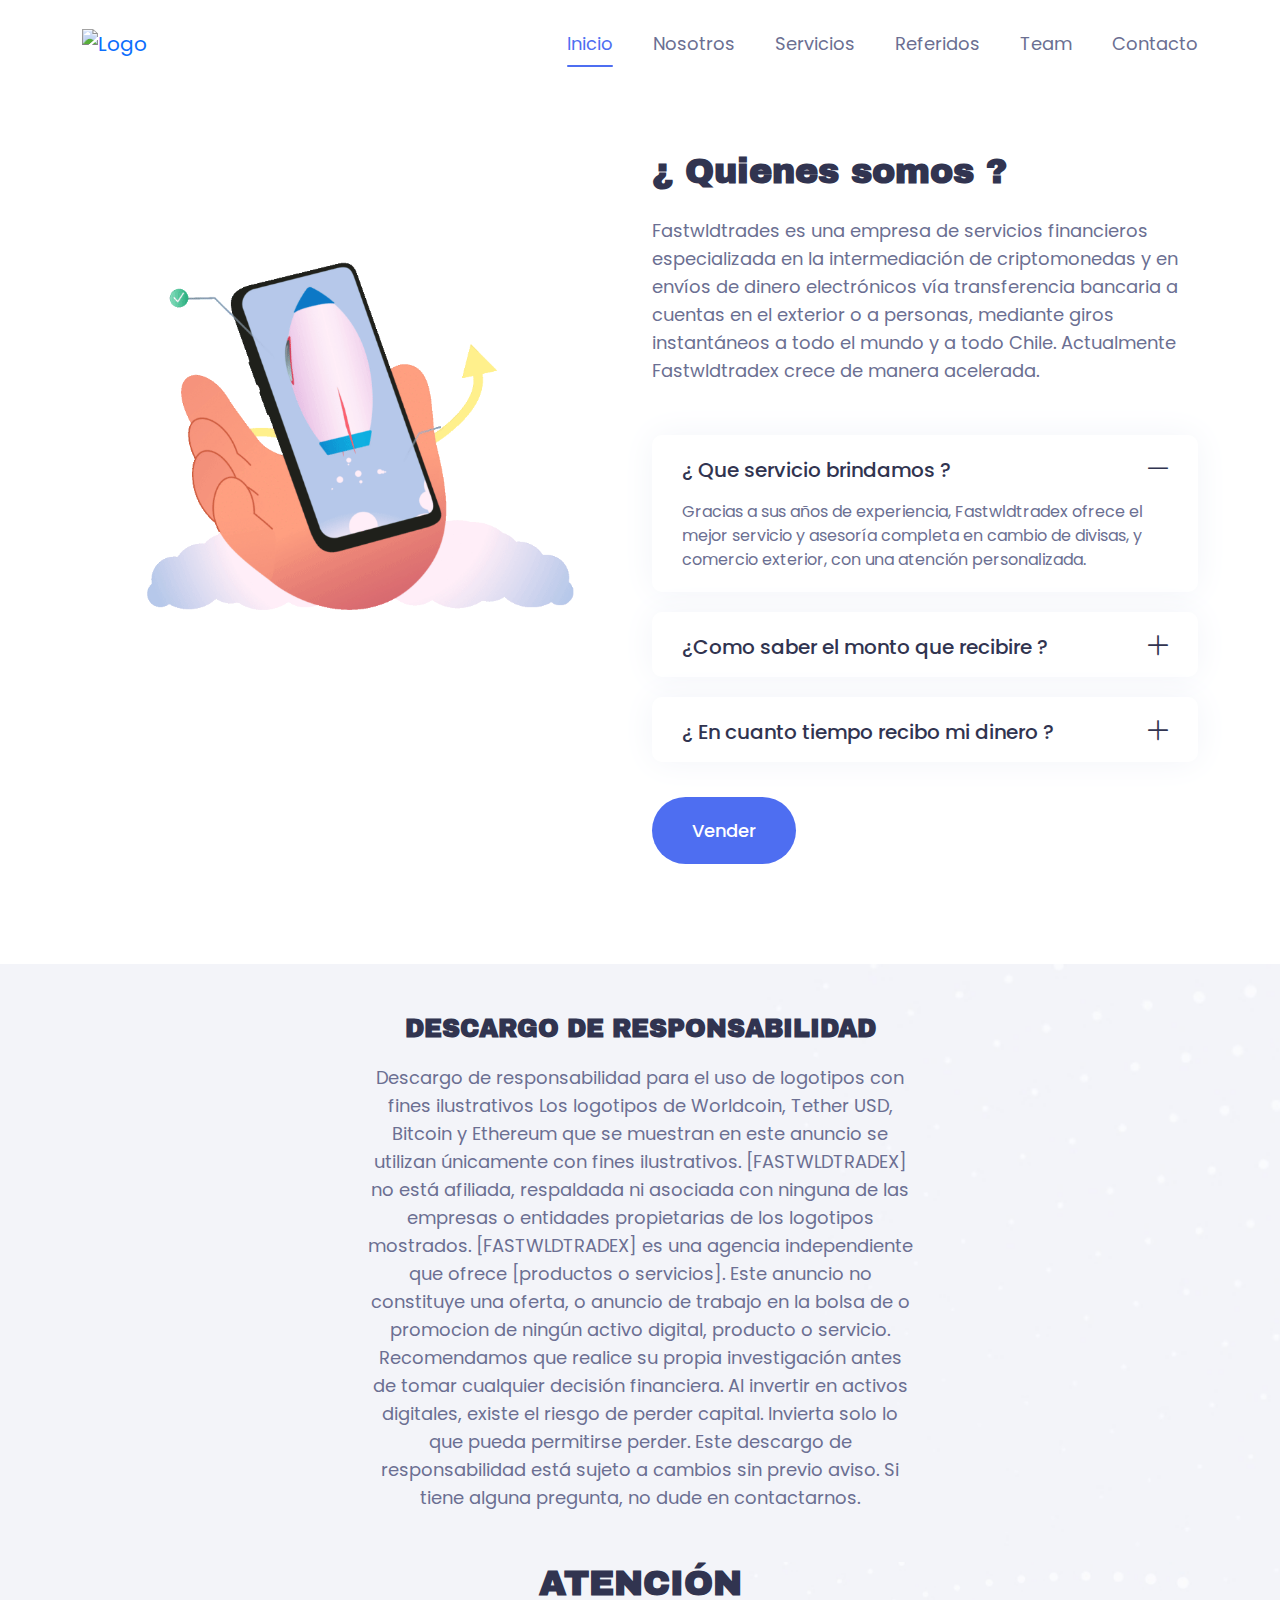
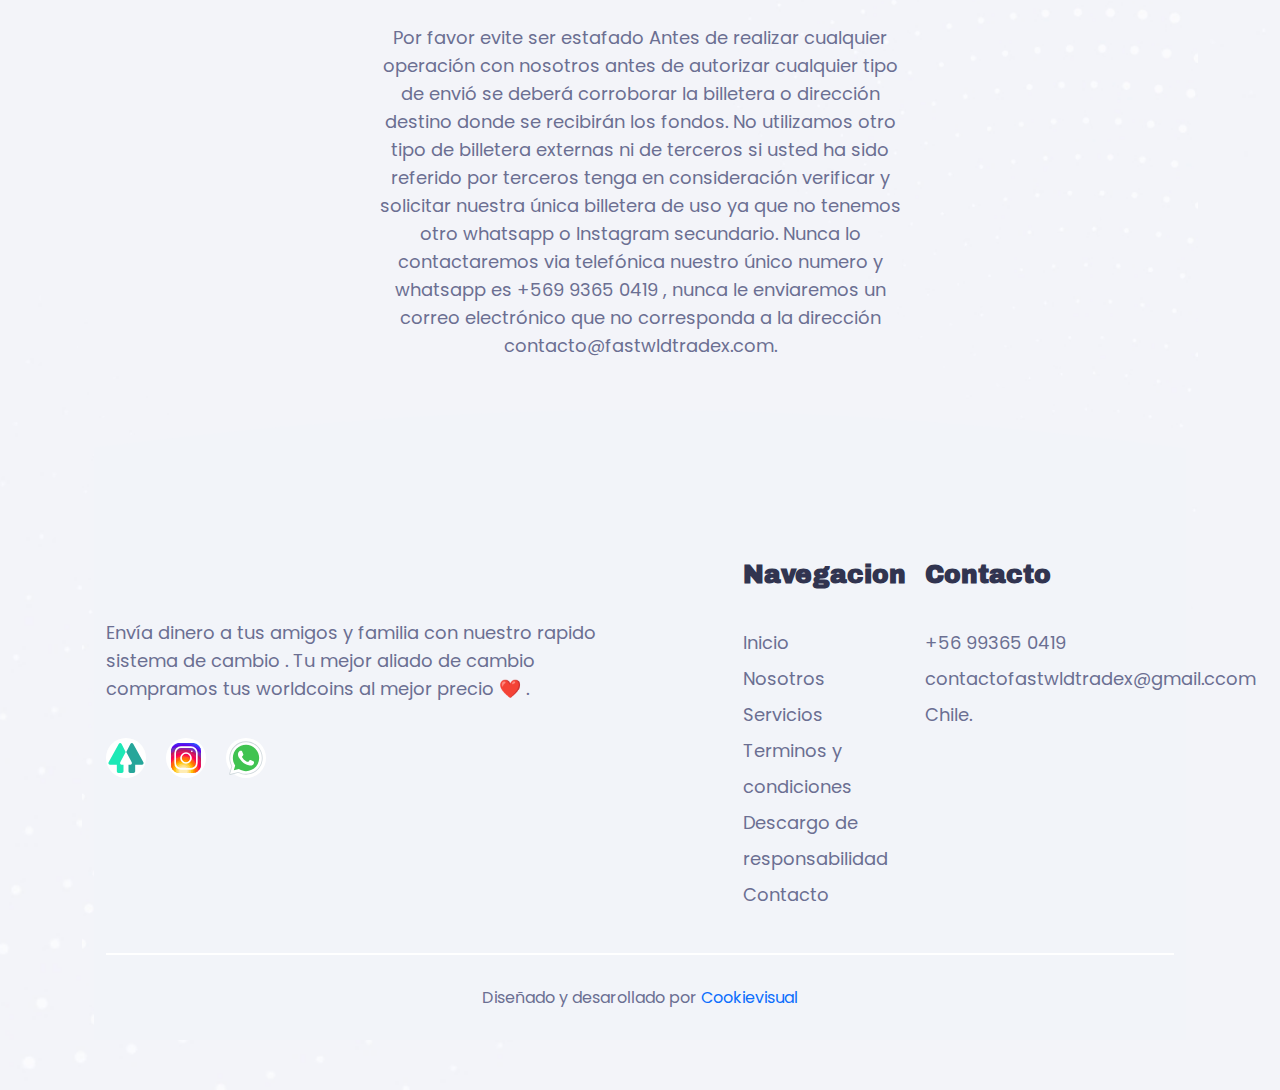
==== descargo-de-responsabilidad.html @ e29452a1 "Add files via upload" ====
<!DOCTYPE html>
<html class="no-js" lang="">
  <head>
    <meta charset="utf-8" />
    <meta http-equiv="x-ua-compatible" content="ie=edge" />
    <title>
      Fastwldtradex || Compra de criptomonedas - Compramos tus worldcoin
    </title>
    <meta name="description" content="" />
    <meta name="viewport" content="width=device-width, initial-scale=1" />
    <link
      rel="shortcut icon"
      type="image/x-icon"
      href="assets/img/logo/ico.svg"
    />
    <!-- Place favicon.ico in the root directory -->

    <!-- ========================= CSS here ========================= -->
    <link rel="stylesheet" href="assets/css/bootstrap-5.0.0-beta2.min.css" />
    <link rel="stylesheet" href="assets/css/LineIcons.2.0.css" />
    <link rel="stylesheet" href="assets/css/tiny-slider.css" />
    <link rel="stylesheet" href="assets/css/animate.css" />
    <link rel="stylesheet" href="assets/css/main.css" />
  </head>
  <body>
    <!-- ========================= preloader start ========================= -->
    <div class="preloader">
      <div class="loader">
        <div class="spinner">
          <div class="spinner-container">
            <div class="spinner-rotator">
              <div class="spinner-left">
                <div class="spinner-circle"></div>
              </div>
              <div class="spinner-right">
                <div class="spinner-circle"></div>
              </div>
            </div>
          </div>
        </div>
      </div>
    </div>
    <!-- preloader end -->

    <!-- ========================= header start ========================= -->
    <header class="header">
      <div class="navbar-area">
        <div class="container">
          <div class="row align-items-center">
            <div class="col-lg-12">
              <nav class="navbar navbar-expand-lg">
                <a class="navbar-brand" href="index.html">
                  <img src="assets/img/logo/logo3.svg" alt="Logo" />
                </a>
                <button
                  class="navbar-toggler"
                  type="button"
                  data-bs-toggle="collapse"
                  data-bs-target="#navbarSupportedContent"
                  aria-controls="navbarSupportedContent"
                  aria-expanded="false"
                  aria-label="Toggle navigation"
                >
                  <span class="toggler-icon"></span>
                  <span class="toggler-icon"></span>
                  <span class="toggler-icon"></span>
                </button>

                <div
                  class="collapse navbar-collapse sub-menu-bar"
                  id="navbarSupportedContent"
                >
                  <ul id="nav" class="navbar-nav ms-auto">
                    <li class="nav-item">
                      <a class="page-scroll active" href="#home">Inicio</a>
                    </li>
                    <li class="nav-item">
                      <a class="page-scroll" href="#about">Nosotros</a>
                    </li>
                    <li class="nav-item">
                      <a class="page-scroll" href="#service">Servicios</a>
                    </li>
                    <li class="nav-item">
                      <a
                        class=""
                        href="https://api.whatsapp.com/send/?phone=56993650419&text=Hola!%20Quiero%20ponerme%20en%20contacto%20con%20un%20agente%20FASTWLDTRADEX%20quiero%20participar%20en%20el%20programa%20de%20referidos%20obtener%20mi%20numero%20de%20identificacion%20y%20ganar%20hasta%20dos%20porciento%20en%20comisiones%20con%20pago%20inmediato%20ID:AXSREFZEVEWLD%20"
                        >Referidos</a
                      >
                    </li>
                    <li class="nav-item">
                      <a class="" href="https://www.linktr.ee/fastwldtradex"
                        >Team</a
                      >
                    </li>
                    <li class="nav-item">
                      <a
                        class=""
                        href="https://api.whatsapp.com/send/?phone=56993650419&text=Hola!%20Quiero%20ponerme%20en%20contacto%20con%20un%20agente%20FASTWLDTRADEX%20quiero%20convertir%20mis%20tokens%20a%20dinero%20real%20ID:AXSREFZEVEWLD%20"
                        >Contacto</a
                      >
                    </li>
                  </ul>
                </div>
                <!-- navbar collapse -->
              </nav>
              <!-- navbar -->
            </div>
          </div>
          <!-- row -->
        </div>
        <!-- container -->
      </div>
      <!-- navbar area -->
    </header>
    <!-- ========================= header end ========================= -->

  
   

    <!-- ========================= about-section start ========================= -->
    <section id="about" class="about-section pt-150">
      <div class="container">
        <div class="row">
          <div class="col-lg-6">
            <div class="about-img mb-50">
              <img src="assets/img/logo/colors-startup-business-launch-on-phone-screen.gif" alt="about" />
            </div>
          </div>
          <div class="col-lg-6">
            <div class="about-content mb-50">
              <div class="section-title mb-50">
                <h1 class="mb-25">¿ Quienes somos ?</h1>
                <p>
                  Fastwldtrades es una empresa de servicios financieros
                  especializada en la intermediación de criptomonedas y en
                  envíos de dinero electrónicos vía transferencia bancaria a
                  cuentas en el exterior o a personas, mediante giros
                  instantáneos a todo el mundo y a todo Chile. Actualmente
                  Fastwldtradex crece de manera acelerada.
                </p>
              </div>
              <div class="accordion pb-15" id="accordionExample">
                <div class="single-faq">
                  <button
                    class="w-100 text-start"
                    type="button"
                    data-bs-toggle="collapse"
                    data-bs-target="#collapseOne"
                    aria-expanded="true"
                    aria-controls="collapseOne"
                  >
                    ¿ Que servicio brindamos ?
                  </button>

                  <div
                    id="collapseOne"
                    class="collapse show"
                    aria-labelledby="headingOne"
                    data-bs-parent="#accordionExample"
                  >
                    <div class="faq-content">
                      Gracias a sus años de experiencia, Fastwldtradex ofrece el
                      mejor servicio y asesoría completa en cambio de divisas, y
                      comercio exterior, con una atención personalizada.
                    </div>
                  </div>
                </div>
                <div class="single-faq">
                  <button
                    class="w-100 text-start collapsed"
                    type="button"
                    data-bs-toggle="collapse"
                    data-bs-target="#collapseTwo"
                    aria-expanded="false"
                    aria-controls="collapseTwo"
                  >
                    ¿Como saber el monto que recibire ?
                  </button>
                  <div
                    id="collapseTwo"
                    class="collapse"
                    aria-labelledby="headingTwo"
                    data-bs-parent="#accordionExample"
                  >
                    <div class="faq-content">
                      Compramos y vendemos una gran variedad de divisas
                      internacionales, la activa participación que tenemos en el
                      Mercado Cambiario y el sistema de cotización en tiempo
                      real con el que contamos, nos permite valorar mucho más su
                      moneda, otorgando la mejor tasa de cambio del mercado..
                    </div>
                  </div>
                </div>
                <div class="single-faq">
                  <button
                    class="w-100 text-start collapsed"
                    type="button"
                    data-bs-toggle="collapse"
                    data-bs-target="#collapseThree"
                    aria-expanded="false"
                    aria-controls="collapseThree"
                  >
                    ¿ En cuanto tiempo recibo mi dinero ?
                  </button>
                  <div
                    id="collapseThree"
                    class="collapse"
                    aria-labelledby="headingThree"
                    data-bs-parent="#accordionExample"
                  >
                    <div class="faq-content">
                      En un plazo minimo desde 5 minutos y en un plazo maximo de
                      hasta 2 horas limite.
                    </div>
                  </div>
                </div>
              </div>
              <a
                href="https://api.whatsapp.com/send/?phone=56993650419&text=Hola!%20Quiero%20ponerme%20en%20contacto%20con%20un%20agente%20FASTWLDTRADEX%20quiero%20convertir%20mis%20tokens%20a%20dinero%20real%20ID:AXSREFZEVEWLD%20"
                class="main-btn btn-hover"
                >Vender</a
              >
            </div>
          </div>
        </div>
      </div>
    </section>
    <!-- ========================= about-section end ========================= -->

    <!-- ========================= service-section start ========================= -->
    <section id="service" class="service-section img-bg pt-50 pb-50 mt-50">
      <div class="container">
        <div class="row justify-content-center">
          <div class="col-xxl-6 col-xl-6 col-lg-7 col-md-8">
            <div class="section-title text-center mb-50">
              <h3 class="mb-20">DESCARGO DE RESPONSABILIDAD</h3>
              <p>
                Descargo de responsabilidad para el uso de logotipos con fines ilustrativos
                Los logotipos de Worldcoin, Tether USD, Bitcoin y Ethereum que se muestran en este anuncio se utilizan únicamente con fines ilustrativos.
                
                [FASTWLDTRADEX] no está afiliada, respaldada ni asociada con ninguna de las empresas o entidades propietarias de los logotipos mostrados.
                
                [FASTWLDTRADEX] es una agencia independiente que ofrece [productos o servicios].
                
                Este anuncio no constituye una oferta, o anuncio de trabajo  en la bolsa de o promocion de ningún activo digital, producto o servicio.
                
                Recomendamos que realice su propia investigación antes de tomar cualquier decisión financiera.
                
                Al invertir en activos digitales, existe el riesgo de perder capital. Invierta solo lo que pueda permitirse perder.
                
                Este descargo de responsabilidad está sujeto a cambios sin previo aviso.
                
                Si tiene alguna pregunta, no dude en contactarnos.
                
              </p>
            </div>
          </div>
        </div>
        <section id="service" class="service-section img-bg">
          <div class="container">
            <div class="row justify-content-center">
              <div class="col-xxl-6 col-xl-6 col-lg-7 col-md-8">
                <div class="section-title text-center mb-50">
                  <h1 class="mb-20">ATENCIÓN</h1>
                  <p>
                    Por favor evite ser estafado Antes de realizar cualquier operación con nosotros antes de autorizar cualquier tipo de envió se deberá corroborar la billetera o dirección destino donde se recibirán los fondos. No utilizamos otro tipo de billetera externas ni de terceros si usted ha sido referido por terceros tenga en consideración verificar y solicitar nuestra única billetera de uso ya que no tenemos otro whatsapp o Instagram secundario. Nunca lo contactaremos via telefónica nuestro único numero y whatsapp es +569 9365 0419 , nunca le enviaremos un correo electrónico que no corresponda a la dirección contacto@fastwldtradex.com. 
                    
                  </p>
                </div>
              </div>
            </div>

   <!-- ========================= footer start ========================= -->
   <footer class="footer">
    <div class="container">
      <div class="widget-wrapper">
        <div class="row">
          <div class="col-xl-6 col-md-6">
            <div class="footer-widget">
              <div class="logo mb-35">
                <a href="index.html">
                  <img src="assets/img/logo/logo3.svg" alt="" />
                </a>
              </div>
              <p class="desc mb-35">
                Envía dinero a tus amigos y familia con nuestro rapido sistema
                de cambio . Tu mejor aliado de cambio compramos tus worldcoins
                al mejor precio ❤️ .
              </p>
              <ul class="socials">
                <li>
                  <a href="https://www.linktr.ee/fastwldtradex">
                    <i
                      ><svg
                        xmlns="http://www.w3.org/2000/svg"
                        x="0px"
                        y="0px"
                        width="40"
                        height="40"
                        viewBox="0 0 48 48"
                      >
                        <path
                          fill="#1de9b6"
                          d="M18.89,32H21v8c0,1.1-0.9,2-2,2h-4c-1.1,0-2-0.9-2-2v-8H4.89c-1.52,0-2.48-1.64-1.75-2.97 L15.25,7.16c0.76-1.37,2.74-1.37,3.5,0l4.85,9.74l-6.46,12.13C16.41,30.36,17.37,32,18.89,32z"
                        ></path>
                        <path
                          fill="#26a69a"
                          d="M43.11,32H35v8c0,1.1-0.9,2-2,2h-4c-1.1,0-2-0.9-2-2v-8h2.11c1.52,0,2.48-1.64,1.75-2.97L24.3,16.9 l4.95-9.74c0.76-1.37,2.74-1.37,3.5,0l12.11,21.87C45.59,30.36,44.63,32,43.11,32z"
                        ></path></svg
                    ></i>
                  </a>
                </li>

                <li>
                  <a href="https://www.instagram.com/fastwldtradex">
                    <i
                      ><svg
                        xmlns="http://www.w3.org/2000/svg"
                        x="0px"
                        y="0px"
                        width="40"
                        height="40"
                        viewBox="0 0 48 48"
                      >
                        <path
                          fill="#304ffe"
                          d="M41.67,13.48c-0.4,0.26-0.97,0.5-1.21,0.77c-0.09,0.09-0.14,0.19-0.12,0.29v1.03l-0.3,1.01l-0.3,1l-0.33,1.1 l-0.68,2.25l-0.66,2.22l-0.5,1.67c0,0.26-0.01,0.52-0.03,0.77c-0.07,0.96-0.27,1.88-0.59,2.74c-0.19,0.53-0.42,1.04-0.7,1.52 c-0.1,0.19-0.22,0.38-0.34,0.56c-0.4,0.63-0.88,1.21-1.41,1.72c-0.41,0.41-0.86,0.79-1.35,1.11c0,0,0,0-0.01,0 c-0.08,0.07-0.17,0.13-0.27,0.18c-0.31,0.21-0.64,0.39-0.98,0.55c-0.23,0.12-0.46,0.22-0.7,0.31c-0.05,0.03-0.11,0.05-0.16,0.07 c-0.57,0.27-1.23,0.45-1.89,0.54c-0.04,0.01-0.07,0.01-0.11,0.02c-0.4,0.07-0.79,0.13-1.19,0.16c-0.18,0.02-0.37,0.03-0.55,0.03 l-0.71-0.04l-3.42-0.18c0-0.01-0.01,0-0.01,0l-1.72-0.09c-0.13,0-0.27,0-0.4-0.01c-0.54-0.02-1.06-0.08-1.58-0.19 c-0.01,0-0.01,0-0.01,0c-0.95-0.18-1.86-0.5-2.71-0.93c-0.47-0.24-0.93-0.51-1.36-0.82c-0.18-0.13-0.35-0.27-0.52-0.42 c-0.48-0.4-0.91-0.83-1.31-1.27c-0.06-0.06-0.11-0.12-0.16-0.18c-0.06-0.06-0.12-0.13-0.17-0.19c-0.38-0.48-0.7-0.97-0.96-1.49 c-0.24-0.46-0.43-0.95-0.58-1.49c-0.06-0.19-0.11-0.37-0.15-0.57c-0.01-0.01-0.02-0.03-0.02-0.05c-0.1-0.41-0.19-0.84-0.24-1.27 c-0.06-0.33-0.09-0.66-0.09-1c-0.02-0.13-0.02-0.27-0.02-0.4l1.91-2.95l1.87-2.88l0.85-1.31l0.77-1.18l0.26-0.41v-1.03 c0.02-0.23,0.03-0.47,0.02-0.69c-0.01-0.7-0.15-1.38-0.38-2.03c-0.22-0.69-0.53-1.34-0.85-1.94c-0.38-0.69-0.78-1.31-1.11-1.87 C14,7.4,13.66,6.73,13.75,6.26C14.47,6.09,15.23,6,16,6h16c4.18,0,7.78,2.6,9.27,6.26C41.43,12.65,41.57,13.06,41.67,13.48z"
                        ></path>
                        <path
                          fill="#4928f4"
                          d="M42,16v0.27l-1.38,0.8l-0.88,0.51l-0.97,0.56l-1.94,1.13l-1.9,1.1l-1.94,1.12l-0.77,0.45 c0,0.48-0.12,0.92-0.34,1.32c-0.31,0.58-0.83,1.06-1.49,1.47c-0.67,0.41-1.49,0.74-2.41,0.98c0,0,0-0.01-0.01,0 c-3.56,0.92-8.42,0.5-10.78-1.26c-0.66-0.49-1.12-1.09-1.32-1.78c-0.06-0.23-0.09-0.48-0.09-0.73v-7.19 c0.01-0.15-0.09-0.3-0.27-0.45c-0.54-0.43-1.81-0.84-3.23-1.25c-1.11-0.31-2.3-0.62-3.3-0.92c-0.79-0.24-1.46-0.48-1.86-0.71 c0.18-0.35,0.39-0.7,0.61-1.03c1.4-2.05,3.54-3.56,6.02-4.13C14.47,6.09,15.23,6,16,6h10.8c5.37,0.94,10.32,3.13,14.47,6.26 c0.16,0.39,0.3,0.8,0.4,1.22c0.18,0.66,0.29,1.34,0.32,2.05C42,15.68,42,15.84,42,16z"
                        ></path>
                        <path
                          fill="#6200ea"
                          d="M42,16v4.41l-0.22,0.68l-0.75,2.33l-0.78,2.4l-0.41,1.28l-0.38,1.19l-0.37,1.13l-0.36,1.12l-0.19,0.59 l-0.25,0.78c0,0.76-0.02,1.43-0.07,2c-0.01,0.06-0.02,0.12-0.02,0.18c-0.06,0.53-0.14,0.98-0.27,1.36 c-0.01,0.06-0.03,0.12-0.05,0.17c-0.26,0.72-0.65,1.18-1.23,1.48c-0.14,0.08-0.3,0.14-0.47,0.2c-0.53,0.18-1.2,0.27-2.02,0.32 c-0.6,0.04-1.29,0.05-2.07,0.05H31.4l-1.19-0.05L30,37.61l-2.17-0.09l-2.2-0.09l-7.25-0.3l-1.88-0.08h-0.26 c-0.78-0.01-1.45-0.06-2.03-0.14c-0.84-0.13-1.49-0.35-1.98-0.68c-0.7-0.45-1.11-1.11-1.35-2.03c-0.06-0.22-0.11-0.45-0.14-0.7 c-0.1-0.58-0.15-1.25-0.18-2c0-0.15,0-0.3-0.01-0.46c-0.01-0.01,0-0.01,0-0.01v-0.58c-0.01-0.29-0.01-0.59-0.01-0.9l0.05-1.61 l0.03-1.15l0.04-1.34v-0.19l0.07-2.46l0.07-2.46l0.07-2.31l0.06-2.27l0.02-0.6c0-0.31-1.05-0.49-2.22-0.64 c-0.93-0.12-1.95-0.23-2.56-0.37c0.05-0.23,0.1-0.46,0.16-0.68c0.18-0.72,0.45-1.4,0.79-2.05c0.18-0.35,0.39-0.7,0.61-1.03 c2.16-0.95,4.41-1.69,6.76-2.17c2.06-0.43,4.21-0.66,6.43-0.66c7.36,0,14.16,2.49,19.54,6.69c0.52,0.4,1.03,0.83,1.53,1.28 C42,15.68,42,15.84,42,16z"
                        ></path>
                        <path
                          fill="#673ab7"
                          d="M42,18.37v4.54l-0.55,1.06l-1.05,2.05l-0.56,1.08l-0.51,0.99l-0.22,0.43c0,0.31,0,0.61-0.02,0.9 c0,0.43-0.02,0.84-0.05,1.22c-0.04,0.45-0.1,0.86-0.16,1.24c-0.15,0.79-0.36,1.47-0.66,2.03c-0.04,0.07-0.08,0.14-0.12,0.2 c-0.11,0.18-0.24,0.35-0.38,0.51c-0.18,0.22-0.38,0.41-0.61,0.57c-0.34,0.26-0.74,0.47-1.2,0.63c-0.57,0.21-1.23,0.35-2.01,0.43 c-0.51,0.05-1.07,0.08-1.68,0.08l-0.42,0.02l-2.08,0.12h-0.01L27.5,36.6l-2.25,0.13l-3.1,0.18l-3.77,0.22l-0.55,0.03 c-0.51,0-0.99-0.03-1.45-0.09c-0.05-0.01-0.09-0.02-0.14-0.02c-0.68-0.11-1.3-0.29-1.86-0.54c-0.68-0.3-1.27-0.7-1.77-1.18 c-0.44-0.43-0.82-0.92-1.13-1.47c-0.07-0.13-0.14-0.25-0.2-0.39c-0.3-0.59-0.54-1.25-0.72-1.97c-0.03-0.12-0.06-0.25-0.08-0.38 c-0.06-0.23-0.11-0.47-0.14-0.72c-0.11-0.64-0.17-1.32-0.2-2.03v-0.01c-0.01-0.29-0.02-0.57-0.02-0.87l-0.49-1.17l-0.07-0.18 L9.5,25.99L8.75,24.2l-0.12-0.29l-0.72-1.73l-0.8-1.93c0,0,0,0-0.01,0L6.29,18.3L6,17.59V16c0-0.63,0.06-1.25,0.17-1.85 c0.05-0.23,0.1-0.46,0.16-0.68c0.85-0.49,1.74-0.94,2.65-1.34c2.08-0.93,4.31-1.62,6.62-2.04c1.72-0.31,3.51-0.48,5.32-0.48 c7.31,0,13.94,2.65,19.12,6.97c0.2,0.16,0.39,0.32,0.58,0.49C41.09,17.48,41.55,17.91,42,18.37z"
                        ></path>
                        <path
                          fill="#8e24aa"
                          d="M42,21.35v5.14l-0.57,1.19l-1.08,2.25l-0.01,0.03c0,0.43-0.02,0.82-0.05,1.17c-0.1,1.15-0.38,1.88-0.84,2.33 c-0.33,0.34-0.74,0.53-1.25,0.63c-0.03,0.01-0.07,0.01-0.1,0.02c-0.16,0.03-0.33,0.05-0.51,0.05c-0.62,0.06-1.35,0.02-2.19-0.04 c-0.09,0-0.19-0.01-0.29-0.02c-0.61-0.04-1.26-0.08-1.98-0.11c-0.39-0.01-0.8-0.02-1.22-0.02h-0.02l-1.01,0.08h-0.01l-2.27,0.16 l-2.59,0.2l-0.38,0.03l-3.03,0.22l-1.57,0.12l-1.55,0.11c-0.27,0-0.53,0-0.79-0.01c0,0-0.01-0.01-0.01,0 c-1.13-0.02-2.14-0.09-3.04-0.26c-0.83-0.14-1.56-0.36-2.18-0.69c-0.64-0.31-1.17-0.75-1.6-1.31c-0.41-0.55-0.71-1.24-0.9-2.07 c0-0.01,0-0.01,0-0.01c-0.14-0.67-0.22-1.45-0.22-2.33l-0.15-0.27L9.7,26.35l-0.13-0.22L9.5,25.99l-0.93-1.65l-0.46-0.83 l-0.58-1.03l-1-1.79L6,19.75v-3.68c0.88-0.58,1.79-1.09,2.73-1.55c1.14-0.58,2.32-1.07,3.55-1.47c1.34-0.44,2.74-0.79,4.17-1.02 c1.45-0.24,2.94-0.36,4.47-0.36c6.8,0,13.04,2.43,17.85,6.47c0.22,0.17,0.43,0.36,0.64,0.54c0.84,0.75,1.64,1.56,2.37,2.41 C41.86,21.18,41.94,21.26,42,21.35z"
                        ></path>
                        <path
                          fill="#c2185b"
                          d="M42,24.71v7.23c-0.24-0.14-0.57-0.31-0.98-0.49c-0.22-0.11-0.47-0.22-0.73-0.32 c-0.38-0.17-0.79-0.33-1.25-0.49c-0.1-0.04-0.2-0.07-0.31-0.1c-0.18-0.07-0.37-0.13-0.56-0.19c-0.59-0.18-1.24-0.35-1.92-0.5 c-0.26-0.05-0.53-0.1-0.8-0.14c-0.87-0.15-1.8-0.24-2.77-0.25c-0.08-0.01-0.17-0.01-0.25-0.01l-2.57,0.02l-3.5,0.02h-0.01 l-7.49,0.06c-2.38,0-3.84,0.57-4.72,0.8c0,0-0.01,0-0.01,0.01c-0.93,0.24-1.22,0.09-1.3-1.54c-0.02-0.45-0.03-1.03-0.03-1.74 l-0.56-0.43l-0.98-0.74l-0.6-0.46l-0.12-0.09L8.88,24.1l-0.25-0.19l-0.52-0.4l-0.96-0.72L6,21.91v-3.4 c0.1-0.08,0.19-0.15,0.29-0.21c1.45-1,3-1.85,4.64-2.54c1.46-0.62,3-1.11,4.58-1.46c0.43-0.09,0.87-0.18,1.32-0.24 c1.33-0.23,2.7-0.34,4.09-0.34c6.01,0,11.53,2.09,15.91,5.55c0.66,0.52,1.3,1.07,1.9,1.66c0.82,0.78,1.59,1.61,2.3,2.49 c0.14,0.18,0.28,0.36,0.42,0.55C41.64,24.21,41.82,24.46,42,24.71z"
                        ></path>
                        <path
                          fill="#d81b60"
                          d="M42,28.72V32c0,0.65-0.06,1.29-0.18,1.91c-0.18,0.92-0.49,1.8-0.91,2.62c-0.22,0.05-0.47,0.05-0.75,0.01 c-0.63-0.11-1.37-0.44-2.17-0.87c-0.04-0.01-0.08-0.03-0.11-0.05c-0.25-0.13-0.51-0.27-0.77-0.43c-0.53-0.29-1.09-0.61-1.65-0.91 c-0.12-0.06-0.24-0.12-0.35-0.18c-0.64-0.33-1.3-0.63-1.96-0.86c0,0,0,0-0.01,0c-0.14-0.05-0.29-0.1-0.44-0.14 c-0.57-0.16-1.15-0.26-1.71-0.26l-1.1-0.32l-4.87-1.41c0,0,0,0-0.01,0l-2.99-0.87h-0.01l-1.3-0.38c-3.76,0-6.07,1.6-7.19,0.99 c-0.44-0.23-0.7-0.81-0.79-1.95c-0.03-0.32-0.04-0.68-0.04-1.1l-1.17-0.57l-0.05-0.02h-0.01l-0.84-0.42L9.7,26.35l-0.07-0.03 l-0.17-0.09L7.5,25.28L6,24.55v-3.43c0.17-0.15,0.35-0.29,0.53-0.43c0.19-0.15,0.38-0.29,0.57-0.44c0.01,0,0.01,0,0.01,0 c1.18-0.85,2.43-1.6,3.76-2.22c1.55-0.74,3.2-1.31,4.91-1.68c0.25-0.06,0.51-0.12,0.77-0.16c1.42-0.27,2.88-0.41,4.37-0.41 c5.27,0,10.11,1.71,14.01,4.59c1.13,0.84,2.18,1.77,3.14,2.78c0.79,0.83,1.52,1.73,2.18,2.67c0.05,0.07,0.1,0.14,0.15,0.2 c0.37,0.54,0.71,1.09,1.03,1.66C41.64,28.02,41.82,28.37,42,28.72z"
                        ></path>
                        <path
                          fill="#f50057"
                          d="M41.82,33.91c-0.18,0.92-0.49,1.8-0.91,2.62c-0.19,0.37-0.4,0.72-0.63,1.06c-0.14,0.21-0.29,0.41-0.44,0.6 c-0.36-0.14-0.89-0.34-1.54-0.56c0,0,0,0,0-0.01c-0.49-0.17-1.05-0.35-1.65-0.52c-0.17-0.05-0.34-0.1-0.52-0.15 c-0.71-0.19-1.45-0.36-2.17-0.46c-0.6-0.1-1.19-0.16-1.74-0.16l-0.46-0.13h-0.01l-2.42-0.7l-1.49-0.43l-1.66-0.48h-0.01l-0.54-0.15 l-6.53-1.88l-1.88-0.54l-1.4-0.33l-2.28-0.54l-0.28-0.07c0,0,0,0-0.01,0l-2.29-0.53c0-0.01,0-0.01,0-0.01l-0.41-0.09l-0.21-0.05 l-1.67-0.39l-0.19-0.05l-1.42-1.17L6,27.9v-4.08c0.37-0.36,0.75-0.7,1.15-1.03c0.12-0.11,0.25-0.21,0.38-0.31 c0.12-0.1,0.25-0.2,0.38-0.3c0.91-0.69,1.87-1.31,2.89-1.84c1.3-0.7,2.68-1.26,4.13-1.66c0.28-0.09,0.56-0.17,0.85-0.23 c1.64-0.41,3.36-0.62,5.14-0.62c4.47,0,8.63,1.35,12.07,3.66c1.71,1.15,3.25,2.53,4.55,4.1c0.66,0.79,1.26,1.62,1.79,2.5 c0.05,0.07,0.09,0.13,0.13,0.2c0.32,0.53,0.62,1.08,0.89,1.64c0.25,0.5,0.47,1,0.67,1.52C41.34,32.25,41.6,33.07,41.82,33.91z"
                        ></path>
                        <path
                          fill="#ff1744"
                          d="M40.28,37.59c-0.14,0.21-0.29,0.41-0.44,0.6c-0.44,0.55-0.92,1.05-1.46,1.49c-0.47,0.39-0.97,0.74-1.5,1.04 c-0.2-0.05-0.4-0.11-0.61-0.19c-0.66-0.23-1.35-0.61-1.99-1.01c-0.96-0.61-1.79-1.27-2.16-1.57c-0.14-0.12-0.21-0.18-0.21-0.18 l-1.7-0.15L30,37.6l-2.2-0.19l-2.28-0.2l-3.37-0.3l-5.34-0.47l-0.02-0.01l-1.88-0.91l-1.9-0.92l-1.53-0.74l-0.33-0.16l-0.41-0.2 l-1.42-0.69L7.43,31.9l-0.59-0.29L6,31.35v-4.47c0.47-0.56,0.97-1.09,1.5-1.6c0.34-0.32,0.7-0.64,1.07-0.94 c0.06-0.05,0.12-0.1,0.18-0.14c0.04-0.05,0.09-0.08,0.13-0.1c0.59-0.48,1.21-0.91,1.85-1.3c0.74-0.47,1.52-0.89,2.33-1.24 c0.87-0.39,1.78-0.72,2.72-0.97c1.63-0.46,3.36-0.7,5.14-0.7c4.08,0,7.85,1.24,10.96,3.37c1.99,1.36,3.71,3.08,5.07,5.07 c0.45,0.64,0.85,1.32,1.22,2.02c0.13,0.26,0.26,0.52,0.37,0.78c0.12,0.25,0.23,0.5,0.34,0.75c0.21,0.52,0.4,1.04,0.57,1.58 c0.32,1,0.56,2.02,0.71,3.08C40.21,36.89,40.25,37.24,40.28,37.59z"
                        ></path>
                        <path
                          fill="#ff5722"
                          d="M38.39,39.42c0,0.08,0,0.17-0.01,0.26c-0.47,0.39-0.97,0.74-1.5,1.04c-0.22,0.12-0.44,0.24-0.67,0.34 c-0.23,0.11-0.46,0.21-0.7,0.3c-0.34-0.18-0.8-0.4-1.29-0.61c-0.69-0.31-1.44-0.59-2.02-0.68c-0.14-0.03-0.27-0.04-0.39-0.04 l-1.64-0.21h-0.02l-2.04-0.27l-2.06-0.27l-0.96-0.12l-7.56-0.98c-0.49,0-1.01-0.03-1.55-0.1c-0.66-0.06-1.35-0.16-2.04-0.3 c-0.68-0.12-1.37-0.28-2.03-0.45c-0.69-0.16-1.37-0.35-2-0.53c-0.73-0.22-1.41-0.43-1.98-0.62c-0.47-0.15-0.87-0.29-1.18-0.4 c-0.18-0.43-0.33-0.88-0.44-1.34C6.1,33.66,6,32.84,6,32v-1.67c0.32-0.53,0.67-1.05,1.06-1.54c0.71-0.94,1.52-1.8,2.4-2.56 c0.03-0.04,0.07-0.07,0.1-0.09l0.01-0.01c0.31-0.28,0.63-0.53,0.97-0.77c0.04-0.04,0.08-0.07,0.12-0.1 c0.16-0.12,0.33-0.24,0.51-0.35c1.43-0.97,3.01-1.73,4.7-2.24c1.6-0.48,3.29-0.73,5.05-0.73c3.49,0,6.75,1.03,9.47,2.79 c2.01,1.29,3.74,2.99,5.06,4.98c0.16,0.23,0.31,0.46,0.46,0.7c0.69,1.17,1.26,2.43,1.68,3.75c0.05,0.15,0.09,0.3,0.13,0.46 c0.08,0.27,0.15,0.55,0.21,0.83c0.02,0.07,0.04,0.14,0.06,0.22c0.14,0.63,0.24,1.29,0.31,1.95c0,0.01,0,0.01,0,0.01 C38.36,38.22,38.39,38.82,38.39,39.42z"
                        ></path>
                        <path
                          fill="#ff6f00"
                          d="M36.33,39.42c0,0.35-0.02,0.73-0.06,1.11c-0.02,0.18-0.04,0.36-0.06,0.53c-0.23,0.11-0.46,0.21-0.7,0.3 c-0.45,0.17-0.91,0.31-1.38,0.41c-0.32,0.07-0.65,0.13-0.98,0.16h-0.01c-0.31-0.19-0.67-0.42-1.04-0.68 c-0.67-0.47-1.37-1-1.93-1.43c-0.01-0.01-0.01-0.01-0.02-0.02c-0.59-0.45-1.01-0.79-1.01-0.79l-1.06,0.04l-2.04,0.07l-0.95,0.04 l-3.82,0.14l-3.23,0.12c-0.21,0.01-0.46,0.01-0.77,0h-0.01c-0.42-0.01-0.92-0.04-1.47-0.09c-0.64-0.05-1.34-0.11-2.05-0.18 c-0.69-0.08-1.39-0.16-2.06-0.24c-0.74-0.08-1.44-0.17-2.04-0.25c-0.47-0.06-0.88-0.11-1.21-0.15c-0.28-0.32-0.53-0.65-0.77-1.01 c-0.36-0.54-0.67-1.11-0.91-1.72c-0.18-0.43-0.33-0.88-0.44-1.34c0.29-0.89,0.67-1.73,1.12-2.54c0.36-0.66,0.78-1.29,1.24-1.89 c0.45-0.59,0.94-1.14,1.47-1.64v-0.01c0.15-0.15,0.3-0.29,0.45-0.42c0.28-0.26,0.57-0.5,0.87-0.73h0.01 c0.01-0.02,0.02-0.02,0.03-0.03c0.24-0.19,0.49-0.36,0.74-0.53c1.48-1.01,3.15-1.76,4.95-2.2c1.19-0.29,2.44-0.45,3.73-0.45 c2.54,0,4.94,0.61,7.05,1.71h0.01c1.81,0.93,3.41,2.21,4.7,3.75c0.71,0.82,1.32,1.72,1.82,2.67c0.35,0.64,0.65,1.31,0.9,1.99 c0.02,0.06,0.04,0.11,0.06,0.16c0.17,0.5,0.32,1.02,0.45,1.54c0.09,0.37,0.16,0.75,0.22,1.13c0.02,0.12,0.04,0.23,0.05,0.35 C36.28,37.99,36.33,38.7,36.33,39.42z"
                        ></path>
                        <path
                          fill="#ff9800"
                          d="M34.28,39.42v0.1c0,0.34-0.03,0.77-0.06,1.23c-0.03,0.34-0.06,0.69-0.09,1.02c-0.32,0.07-0.65,0.13-0.98,0.16 h-0.01C32.76,41.98,32.39,42,32,42h-1.75l-0.38-0.11l-1.97-0.6l-2-0.6l-4.63-1.39l-2-0.6c0,0-0.83,0.33-2,0.72h-0.01 c-0.45,0.15-0.94,0.31-1.46,0.47c-0.65,0.19-1.34,0.38-2.02,0.53c-0.7,0.16-1.39,0.28-2.01,0.33c-0.19,0.02-0.38,0.03-0.55,0.03 c-0.56-0.31-1.1-0.68-1.59-1.09c-0.43-0.36-0.83-0.75-1.2-1.18c-0.28-0.32-0.53-0.65-0.77-1.01c0.07-0.45,0.15-0.89,0.27-1.32 c0.3-1.19,0.77-2.33,1.39-3.37c0.34-0.59,0.72-1.16,1.16-1.69c0.01-0.03,0.04-0.06,0.07-0.08c-0.01-0.01,0-0.01,0-0.01 c0.13-0.17,0.27-0.33,0.41-0.48c0-0.01,0-0.01,0-0.01c0.41-0.44,0.83-0.86,1.29-1.25c0.16-0.13,0.31-0.26,0.48-0.39 c0.03-0.03,0.06-0.05,0.1-0.08c2.25-1.72,5.06-2.76,8.09-2.76c3.44,0,6.57,1.29,8.94,3.41c1.14,1.03,2.11,2.26,2.84,3.63 c0.06,0.1,0.12,0.21,0.17,0.32c0.09,0.18,0.18,0.37,0.26,0.57c0.33,0.72,0.59,1.48,0.77,2.26c0.02,0.08,0.04,0.16,0.06,0.24 c0.08,0.37,0.15,0.75,0.2,1.13C34.24,38.21,34.28,38.81,34.28,39.42z"
                        ></path>
                        <path
                          fill="#ffc107"
                          d="M32.22,39.42c0,0.2-0.01,0.42-0.02,0.65c-0.02,0.37-0.05,0.77-0.1,1.18c-0.02,0.25-0.06,0.5-0.1,0.75h-5.48 l-1.06-0.17l-4.14-0.66l-0.59-0.09l-1.35-0.22c-0.59,0-1.87,0.26-3.22,0.51c-0.71,0.13-1.43,0.27-2.08,0.36 c-0.08,0.01-0.16,0.02-0.23,0.03h-0.01c-0.7-0.15-1.38-0.38-2.02-0.68c-0.2-0.09-0.4-0.19-0.6-0.3c-0.56-0.31-1.1-0.68-1.59-1.09 c-0.01-0.12-0.02-0.22-0.02-0.27c0-0.26,0.01-0.51,0.03-0.76c0.04-0.64,0.13-1.26,0.27-1.86c0.22-0.91,0.54-1.79,0.97-2.6 c0.08-0.17,0.17-0.34,0.27-0.5c0.04-0.08,0.09-0.15,0.13-0.23c0.18-0.29,0.38-0.57,0.58-0.85c0.42-0.55,0.89-1.07,1.39-1.54 c0.01,0,0.01,0,0.01,0c0.04-0.04,0.08-0.08,0.12-0.11c0.05-0.04,0.09-0.09,0.14-0.12c0.2-0.18,0.4-0.34,0.61-0.49 c0-0.01,0.01-0.01,0.01-0.01c1.89-1.41,4.23-2.24,6.78-2.24c1.98,0,3.82,0.5,5.43,1.38h0.01c1.38,0.76,2.58,1.79,3.53,3.03 c0.37,0.48,0.7,0.99,0.98,1.53h0.01c0.05,0.1,0.1,0.2,0.15,0.3c0.3,0.59,0.54,1.21,0.72,1.85h0.01c0.01,0.05,0.03,0.1,0.04,0.15 c0.12,0.43,0.22,0.87,0.29,1.32c0.01,0.09,0.02,0.19,0.03,0.28C32.19,38.43,32.22,38.92,32.22,39.42z"
                        ></path>
                        <path
                          fill="#ffd54f"
                          d="M30.17,39.31c0,0.16,0,0.33-0.02,0.49v0.01c0,0.01,0,0.01,0,0.01c-0.02,0.72-0.12,1.43-0.28,2.07 c0,0.04-0.01,0.07-0.03,0.11h-4.67l-3.85-0.83l-0.51-0.11l-0.08,0.02l-4.27,0.88L16.27,42H16c-0.64,0-1.27-0.06-1.88-0.18 c-0.09-0.02-0.18-0.04-0.27-0.06h-0.01c-0.7-0.15-1.38-0.38-2.02-0.68c-0.02-0.11-0.04-0.22-0.05-0.33 c-0.07-0.43-0.1-0.88-0.1-1.33c0-0.17,0-0.34,0.01-0.51c0.03-0.54,0.11-1.07,0.23-1.58c0.08-0.38,0.19-0.75,0.32-1.1 c0.11-0.31,0.24-0.61,0.38-0.9c0.12-0.25,0.26-0.49,0.4-0.73c0.14-0.23,0.29-0.45,0.45-0.67c0.4-0.55,0.87-1.06,1.39-1.51 c0.3-0.26,0.63-0.51,0.97-0.73c1.46-0.96,3.21-1.52,5.1-1.52c0.37,0,0.73,0.02,1.08,0.07h0.02c1.07,0.12,2.07,0.42,2.99,0.87 c0.01,0,0.01,0,0.01,0c1.45,0.71,2.68,1.78,3.58,3.1c0.15,0.22,0.3,0.46,0.43,0.7c0.11,0.19,0.21,0.39,0.3,0.59 c0.14,0.31,0.27,0.64,0.38,0.97h0.01c0.11,0.37,0.21,0.74,0.28,1.13v0.01C30.11,38.16,30.17,38.73,30.17,39.31z"
                        ></path>
                        <path
                          fill="#ffe082"
                          d="M28.11,39.52v0.03c0,0.59-0.07,1.17-0.21,1.74c-0.05,0.24-0.12,0.48-0.21,0.71h-4.48l-2.29-0.63L18.63,42H16 c-0.64,0-1.27-0.06-1.88-0.18c-0.02-0.03-0.03-0.06-0.04-0.09c-0.14-0.43-0.25-0.86-0.3-1.31c-0.04-0.29-0.06-0.59-0.06-0.9 c0-0.12,0-0.25,0.02-0.37c0.01-0.47,0.08-0.93,0.2-1.37c0.06-0.3,0.15-0.59,0.27-0.87c0.04-0.14,0.1-0.27,0.17-0.4 c0.15-0.34,0.33-0.67,0.53-0.99c0.22-0.32,0.46-0.62,0.73-0.9c0.32-0.36,0.68-0.69,1.09-0.96c0.7-0.51,1.5-0.89,2.37-1.1 c0.58-0.16,1.19-0.24,1.82-0.24c2,0,3.79,0.8,5.09,2.09c0.05,0.05,0.11,0.11,0.16,0.18h0.01c0.14,0.15,0.27,0.3,0.4,0.47 c0.37,0.47,0.68,0.98,0.92,1.54c0.12,0.26,0.22,0.53,0.3,0.81c0.01,0.04,0.02,0.07,0.03,0.11c0.14,0.49,0.23,1,0.25,1.53 C28.1,39.2,28.11,39.36,28.11,39.52z"
                        ></path>
                        <path
                          fill="#ffecb3"
                          d="M26.06,39.52c0,0.41-0.05,0.8-0.16,1.17c-0.1,0.4-0.25,0.78-0.44,1.14c-0.03,0.06-0.1,0.17-0.1,0.17h-8.88 c-0.01-0.01-0.02-0.03-0.02-0.04c-0.12-0.19-0.22-0.38-0.3-0.59c-0.2-0.46-0.32-0.96-0.36-1.48c-0.02-0.12-0.02-0.25-0.02-0.37 c0-0.06,0-0.13,0.01-0.19c0.01-0.44,0.07-0.86,0.19-1.25c0.1-0.36,0.23-0.69,0.4-1.01c0,0,0.01-0.01,0.01-0.02 c0.12-0.21,0.25-0.42,0.4-0.62c0.49-0.66,1.14-1.2,1.89-1.55c0.01,0,0.01,0,0.01,0c0.24-0.12,0.49-0.22,0.75-0.29c0,0,0,0,0.01,0 c0.46-0.14,0.96-0.21,1.47-0.21c0.59,0,1.16,0.09,1.68,0.28c0.19,0.05,0.37,0.13,0.55,0.22c0,0,0,0,0.01,0 c0.86,0.41,1.59,1.05,2.09,1.85c0.1,0.15,0.19,0.31,0.27,0.48c0.04,0.07,0.08,0.15,0.11,0.22c0.23,0.52,0.37,1.09,0.41,1.69 c0.01,0.05,0.01,0.1,0.01,0.16C26.06,39.36,26.06,39.44,26.06,39.52z"
                        ></path>
                        <g>
                          <path
                            fill="none"
                            stroke="#fff"
                            stroke-linecap="round"
                            stroke-linejoin="round"
                            stroke-miterlimit="10"
                            stroke-width="2"
                            d="M30,11H18c-3.9,0-7,3.1-7,7v12c0,3.9,3.1,7,7,7h12c3.9,0,7-3.1,7-7V18C37,14.1,33.9,11,30,11z"
                          ></path>
                          <circle cx="31" cy="16" r="1" fill="#fff"></circle>
                        </g>
                        <g>
                          <circle
                            cx="24"
                            cy="24"
                            r="6"
                            fill="none"
                            stroke="#fff"
                            stroke-linecap="round"
                            stroke-linejoin="round"
                            stroke-miterlimit="10"
                            stroke-width="2"
                          ></circle>
                        </g></svg
                    ></i>
                  </a>
                </li>
                <li>
                  <a
                    href="https://api.whatsapp.com/send/?phone=56993650419&text=Hola!%20Quiero%20ponerme%20en%20contacto%20con%20un%20agente%20FASTWLDTRADEX%20quiero%20convertir%20mis%20tokens%20a%20dinero%20real%20ID:AXSREFZEVEWLD%20"
                  >
                    <i
                      ><svg
                        xmlns="http://www.w3.org/2000/svg"
                        x="0px"
                        y="0px"
                        width="40"
                        height="40"
                        viewBox="0 0 48 48"
                      >
                        <path
                          fill="#fff"
                          d="M4.868,43.303l2.694-9.835C5.9,30.59,5.026,27.324,5.027,23.979C5.032,13.514,13.548,5,24.014,5c5.079,0.002,9.845,1.979,13.43,5.566c3.584,3.588,5.558,8.356,5.556,13.428c-0.004,10.465-8.522,18.98-18.986,18.98c-0.001,0,0,0,0,0h-0.008c-3.177-0.001-6.3-0.798-9.073-2.311L4.868,43.303z"
                        ></path>
                        <path
                          fill="#fff"
                          d="M4.868,43.803c-0.132,0-0.26-0.052-0.355-0.148c-0.125-0.127-0.174-0.312-0.127-0.483l2.639-9.636c-1.636-2.906-2.499-6.206-2.497-9.556C4.532,13.238,13.273,4.5,24.014,4.5c5.21,0.002,10.105,2.031,13.784,5.713c3.679,3.683,5.704,8.577,5.702,13.781c-0.004,10.741-8.746,19.48-19.486,19.48c-3.189-0.001-6.344-0.788-9.144-2.277l-9.875,2.589C4.953,43.798,4.911,43.803,4.868,43.803z"
                        ></path>
                        <path
                          fill="#cfd8dc"
                          d="M24.014,5c5.079,0.002,9.845,1.979,13.43,5.566c3.584,3.588,5.558,8.356,5.556,13.428c-0.004,10.465-8.522,18.98-18.986,18.98h-0.008c-3.177-0.001-6.3-0.798-9.073-2.311L4.868,43.303l2.694-9.835C5.9,30.59,5.026,27.324,5.027,23.979C5.032,13.514,13.548,5,24.014,5 M24.014,42.974C24.014,42.974,24.014,42.974,24.014,42.974C24.014,42.974,24.014,42.974,24.014,42.974 M24.014,42.974C24.014,42.974,24.014,42.974,24.014,42.974C24.014,42.974,24.014,42.974,24.014,42.974 M24.014,4C24.014,4,24.014,4,24.014,4C12.998,4,4.032,12.962,4.027,23.979c-0.001,3.367,0.849,6.685,2.461,9.622l-2.585,9.439c-0.094,0.345,0.002,0.713,0.254,0.967c0.19,0.192,0.447,0.297,0.711,0.297c0.085,0,0.17-0.011,0.254-0.033l9.687-2.54c2.828,1.468,5.998,2.243,9.197,2.244c11.024,0,19.99-8.963,19.995-19.98c0.002-5.339-2.075-10.359-5.848-14.135C34.378,6.083,29.357,4.002,24.014,4L24.014,4z"
                        ></path>
                        <path
                          fill="#40c351"
                          d="M35.176,12.832c-2.98-2.982-6.941-4.625-11.157-4.626c-8.704,0-15.783,7.076-15.787,15.774c-0.001,2.981,0.833,5.883,2.413,8.396l0.376,0.597l-1.595,5.821l5.973-1.566l0.577,0.342c2.422,1.438,5.2,2.198,8.032,2.199h0.006c8.698,0,15.777-7.077,15.78-15.776C39.795,19.778,38.156,15.814,35.176,12.832z"
                        ></path>
                        <path
                          fill="#fff"
                          fill-rule="evenodd"
                          d="M19.268,16.045c-0.355-0.79-0.729-0.806-1.068-0.82c-0.277-0.012-0.593-0.011-0.909-0.011c-0.316,0-0.83,0.119-1.265,0.594c-0.435,0.475-1.661,1.622-1.661,3.956c0,2.334,1.7,4.59,1.937,4.906c0.237,0.316,3.282,5.259,8.104,7.161c4.007,1.58,4.823,1.266,5.693,1.187c0.87-0.079,2.807-1.147,3.202-2.255c0.395-1.108,0.395-2.057,0.277-2.255c-0.119-0.198-0.435-0.316-0.909-0.554s-2.807-1.385-3.242-1.543c-0.435-0.158-0.751-0.237-1.068,0.238c-0.316,0.474-1.225,1.543-1.502,1.859c-0.277,0.317-0.554,0.357-1.028,0.119c-0.474-0.238-2.002-0.738-3.815-2.354c-1.41-1.257-2.362-2.81-2.639-3.285c-0.277-0.474-0.03-0.731,0.208-0.968c0.213-0.213,0.474-0.554,0.712-0.831c0.237-0.277,0.316-0.475,0.474-0.791c0.158-0.317,0.079-0.594-0.04-0.831C20.612,19.329,19.69,16.983,19.268,16.045z"
                          clip-rule="evenodd"
                        ></path></svg
                    ></i>
                  </a>
                </li>
              </ul>
            </div>
          </div>

          <div class="col-xl-2 offset-xl-1 col-md-5 offset-md-1 col-sm-6">
            <div class="footer-widget">
              <h3>Navegacion</h3>
              <ul class="links">
                <li><a href="index.html">Inicio</a></li>
                <li><a href="#about">Nosotros</a></li>
                <li><a href="#service">Servicios</a></li>
                <li>
                  <a href="https://www.linktr.ee/fastwldtradex"
                    >Terminos y condiciones</a
                  >
                </li>
                <li>
                  <a href="https://www.linktr.ee/fastwldtradex"
                    >Descargo de responsabilidad</a
                  >
                </li>

                <li>
                  <a href="https://www.linktr.ee/fastwldtradex">Contacto</a>
                </li>
              </ul>
            </div>
          </div>

          <div class="col-xl-3 col-md-6">
            <div class="footer-widget">
              <h3>Contacto</h3>
              <ul>
                <li>
                  <a
                    href="https://api.whatsapp.com/send/?phone=56993650419&text=Hola!%20Quiero%20ponerme%20en%20contacto%20con%20un%20agente%20FASTWLDTRADEX%20quiero%20convertir%20mis%20tokens%20a%20dinero%20real%20ID:AXSREFZEVEWLD%20"
                    >+56 99365 0419</a
                  >
                </li>
                <li>
                  <a href="mailto:contactofastwldtradex@gmail.ccom"
                    >contactofastwldtradex@gmail.ccom</a
                  >
                </li>
                <li>Chile.</li>
              </ul>
              <div
                class="contact_map"
                style="width: 100%; height: 150px; margin-top: 25px"
              >
                <div class="gmap_canvas">
                  <iframe
                    id="gmap_canvas"
                    src="https://www.google.com/maps/embed?pb=!1m18!1m12!1m3!1d107070.07932304833!2d-71.61265957603652!3d-33.005357860338805!2m3!1f0!2f0!3f0!3m2!1i1024!2i768!4f13.1!3m3!1m2!1s0x9689de84ead41255%3A0x8e5fde76df3d413f!2zVmnDsWEgZGVsIE1hciwgVmFscGFyYcOtc28!5e0!3m2!1ses!2scl!4v1710814661804!5m2!1ses!2scl"
                    style="width: 100%"
                  ></iframe>
                </div>
              </div>
            </div>
          </div>
        </div>
      </div>

      <div class="copy-right">
        <p>
          Diseñado y desarollado por
          <a
            href="https://linktr.ee/cookievisual"
            rel="nofollow"
            target="_blank"
          >
            Cookievisual
          </a>
        </p>
      </div>
    </div>
  </footer>
  <!-- ========================= footer end ========================= -->

  <!-- ========================= scroll-top ========================= -->
  <a href="#" class="scroll-top btn-hover">
    <i class="lni lni-chevron-up"></i>
  </a>

  <!-- ========================= JS here ========================= -->
  <script src="assets/js/bootstrap-5.0.0-beta2.min.js"></script>
  <script src="assets/js/count-up.min.js"></script>
  <script src="assets/js/tiny-slider.js"></script>
  <script src="assets/js/wow.min.js"></script>
  <script src="assets/js/polifill.js"></script>
  <script src="assets/js/main.js"></script>
</body>
</html>
---- assets/css/tiny-slider.css ----
.tns-outer{padding:0 !important}.tns-outer [hidden]{display:none !important}.tns-outer [aria-controls],.tns-outer [data-action]{cursor:pointer}.tns-slider{-webkit-transition:all 0s;-moz-transition:all 0s;transition:all 0s}.tns-slider>.tns-item{-webkit-box-sizing:border-box;-moz-box-sizing:border-box;box-sizing:border-box}.tns-horizontal.tns-subpixel{white-space:nowrap}.tns-horizontal.tns-subpixel>.tns-item{display:inline-block;vertical-align:top;white-space:normal}.tns-horizontal.tns-no-subpixel:after{content:'';display:table;clear:both}.tns-horizontal.tns-no-subpixel>.tns-item{float:left}.tns-horizontal.tns-carousel.tns-no-subpixel>.tns-item{margin-right:-100%}.tns-no-calc{position:relative;left:0}.tns-gallery{position:relative;left:0;min-height:1px}.tns-gallery>.tns-item{position:absolute;left:-100%;-webkit-transition:transform 0s, opacity 0s;-moz-transition:transform 0s, opacity 0s;transition:transform 0s, opacity 0s}.tns-gallery>.tns-slide-active{position:relative;left:auto !important}.tns-gallery>.tns-moving{-webkit-transition:all 0.25s;-moz-transition:all 0.25s;transition:all 0.25s}.tns-autowidth{display:inline-block}.tns-lazy-img{-webkit-transition:opacity 0.6s;-moz-transition:opacity 0.6s;transition:opacity 0.6s;opacity:0.6}.tns-lazy-img.tns-complete{opacity:1}.tns-ah{-webkit-transition:height 0s;-moz-transition:height 0s;transition:height 0s}.tns-ovh{overflow:hidden}.tns-visually-hidden{position:absolute;left:-10000em}.tns-transparent{opacity:0;visibility:hidden}.tns-fadeIn{opacity:1;filter:alpha(opacity=100);z-index:0}.tns-normal,.tns-fadeOut{opacity:0;filter:alpha(opacity=0);z-index:-1}.tns-vpfix{white-space:nowrap}.tns-vpfix>div,.tns-vpfix>li{display:inline-block}.tns-t-subp2{margin:0 auto;width:310px;position:relative;height:10px;overflow:hidden}.tns-t-ct{width:2333.3333333%;width:-webkit-calc(100% * 70 / 3);width:-moz-calc(100% * 70 / 3);width:calc(100% * 70 / 3);position:absolute;right:0}.tns-t-ct:after{content:'';display:table;clear:both}.tns-t-ct>div{width:1.4285714%;width:-webkit-calc(100% / 70);width:-moz-calc(100% / 70);width:calc(100% / 70);height:10px;float:left}

/*# sourceMappingURL=sourcemaps/tiny-slider.css.map */
---- assets/css/main.css ----
/* ============================
  Template Name: Bliss
  Author: uideck
  Description: Digital Agency Bootstrap 5 Landing Page.
  Version: 1.0
=============================== */
@import url("https://fonts.googleapis.com/css2?family=Archivo+Black&family=Archivo:wght@400;500;600;700&family=Poppins:wght@400;500;600;700&display=swap");
.counter-up-section .counter-up-content .counter-up-wrapper .single-counter .icon, .footer .widget-wrapper .footer-widget .socials li a {
  display: flex;
  justify-content: center;
  align-items: center;
}

/*===========================
    01.COMMON css 
===========================*/
html {
  scroll-behavior: smooth;
}

body {
  font-family: "Poppins", sans-serif;
  font-weight: normal;
  font-style: normal;
  color: #6B6F92;
  overflow-x: hidden;
}

* {
  margin: 0;
  padding: 0;
  box-sizing: border-box;
}

a:focus,
input:focus,
textarea:focus,
button:focus,
.btn:focus,
.btn.focus,
.btn:not(:disabled):not(.disabled).active,
.btn:not(:disabled):not(.disabled):active {
  text-decoration: none;
  outline: none;
  box-shadow: none;
}

a:hover {
  color: #4E6EF1;
}

a {
  transition: all 0.3s ease-out 0s;
}

a,
a:focus,
a:hover {
  text-decoration: none;
}

i,
span,
a {
  display: inline-block;
}

audio,
canvas,
iframe,
img,
svg,
video {
  vertical-align: middle;
}

h1,
h2,
h3,
h4,
h5,
h6 {
  font-family: "Archivo Black", sans-serif;
  font-weight: 700;
  margin: 0px;
  color: #313450;
}

.section-title p {
  font-size: 18px;
  line-height: 28px;
}

h1 a,
h2 a,
h3 a,
h4 a,
h5 a,
h6 a {
  color: inherit;
}

h1 {
  font-size: 35px;
}

h2 {
  font-size: 30px;
}

h3 {
  font-size: 25px;
}

h4 {
  font-size: 20px;
}

h5 {
  font-size: 18px;
}

h6 {
  font-size: 16px;
}

ul,
ol {
  margin: 0px;
  padding: 0px;
  list-style-type: none;
}

p {
  font-size: 16px;
  font-weight: 400;
  line-height: 25px;
  margin: 0px;
}

.img-bg {
  background-position: center center;
  background-size: cover;
  background-repeat: no-repeat;
  width: 100%;
  height: 100%;
}

.error {
  color: orangered;
}

.success {
  color: green;
}

/*===== All Button Style =====*/
.main-btn {
  display: inline-block;
  font-weight: 500;
  text-align: center;
  white-space: nowrap;
  vertical-align: middle;
  user-select: none;
  padding: 20px 40px;
  font-size: 18px;
  border-radius: 50px;
  color: #fff;
  cursor: pointer;
  z-index: 5;
  transition: all .4s ease-in-out;
  border: none;
  background: #4E6EF1;
  overflow: hidden;
}

.main-btn:hover {
  color: #fff;
}

.main-btn.border-btn {
  border: 2px solid #4E6EF1;
  background: transparent;
  color: #313450;
}

.btn-hover {
  position: relative;
  overflow: hidden;
}

.btn-hover::after {
  content: '';
  position: absolute;
  width: 0%;
  height: 0%;
  border-radius: 50%;
  background: rgba(0, 0, 0, 0.05);
  top: 50%;
  left: 50%;
  padding: 50%;
  z-index: -1;
  transition: all 0.3s ease-out 0s;
  transform: translate3d(-50%, -50%, 0) scale(0);
}

.btn-hover:hover::after {
  transform: translate3d(-50%, -50%, 0) scale(1.3);
}

.scroll-top {
  width: 45px;
  height: 45px;
  background: #4E6EF1;
  display: none;
  justify-content: center;
  align-items: center;
  font-size: 18px;
  color: #fff;
  border-radius: 5px;
  position: fixed;
  bottom: 30px;
  right: 30px;
  z-index: 9;
  cursor: pointer;
  transition: all 0.3s ease-out 0s;
}

.scroll-top:hover {
  color: #fff;
  background: rgba(78, 110, 241, 0.8);
}

@keyframes animation1 {
  0% {
    transform: translateY(30px);
  }
  50% {
    transform: translateY(-30px);
  }
  100% {
    transform: translateY(30px);
  }
}

/*===== All Preloader Style =====*/
.preloader {
  /* Body Overlay */
  position: fixed;
  top: 0;
  left: 0;
  display: table;
  height: 100%;
  width: 100%;
  /* Change Background Color */
  background: #fff;
  z-index: 99999;
}

.preloader .loader {
  display: table-cell;
  vertical-align: middle;
  text-align: center;
}

.preloader .loader .spinner {
  position: absolute;
  left: 50%;
  top: 50%;
  width: 64px;
  margin-left: -32px;
  z-index: 18;
  pointer-events: none;
}

.preloader .loader .spinner .spinner-container {
  pointer-events: none;
  position: absolute;
  width: 100%;
  padding-bottom: 100%;
  top: 50%;
  left: 50%;
  margin-top: -50%;
  margin-left: -50%;
  animation: spinner-linspin 1568.2353ms linear infinite;
}

.preloader .loader .spinner .spinner-container .spinner-rotator {
  position: absolute;
  width: 100%;
  height: 100%;
  animation: spinner-easespin 5332ms cubic-bezier(0.4, 0, 0.2, 1) infinite both;
}

.preloader .loader .spinner .spinner-container .spinner-rotator .spinner-left {
  position: absolute;
  top: 0;
  left: 0;
  bottom: 0;
  overflow: hidden;
  right: 50%;
}

.preloader .loader .spinner .spinner-container .spinner-rotator .spinner-right {
  position: absolute;
  top: 0;
  right: 0;
  bottom: 0;
  overflow: hidden;
  left: 50%;
}

.preloader .loader .spinner-circle {
  box-sizing: border-box;
  position: absolute;
  width: 200%;
  height: 100%;
  border-style: solid;
  /* Spinner Color */
  border-color: #4E6EF1 #4E6EF1 #ddd;
  border-radius: 50%;
  border-width: 6px;
}

.preloader .loader .spinner-left .spinner-circle {
  left: 0;
  right: -100%;
  border-right-color: #ddd;
  animation: spinner-left-spin 1333ms cubic-bezier(0.4, 0, 0.2, 1) infinite both;
}

.preloader .loader .spinner-right .spinner-circle {
  left: -100%;
  right: 0;
  border-left-color: #ddd;
  animation: right-spin 1333ms cubic-bezier(0.4, 0, 0.2, 1) infinite both;
}

/* Preloader Animations */

@keyframes spinner-linspin {
  to {
    transform: rotate(360deg);
  }
}

@keyframes spinner-easespin {
  12.5% {
    transform: rotate(135deg);
  }
  25% {
    transform: rotate(270deg);
  }
  37.5% {
    transform: rotate(405deg);
  }
  50% {
    transform: rotate(540deg);
  }
  62.5% {
    transform: rotate(675deg);
  }
  75% {
    transform: rotate(810deg);
  }
  87.5% {
    transform: rotate(945deg);
  }
  to {
    transform: rotate(1080deg);
  }
}

@keyframes spinner-left-spin {
  0% {
    transform: rotate(130deg);
  }
  50% {
    transform: rotate(-5deg);
  }
  to {
    transform: rotate(130deg);
  }
}

@keyframes right-spin {
  0% {
    transform: rotate(-130deg);
  }
  50% {
    transform: rotate(5deg);
  }
  to {
    transform: rotate(-130deg);
  }
}

/*===========================
    02.HEADER css 
===========================*/
/*===== NAVBAR =====*/
.navbar-area {
  position: absolute;
  top: 0;
  left: 0;
  width: 100%;
  z-index: 99;
  transition: all 0.3s ease-out 0s;
}

.sticky {
  position: fixed;
  z-index: 99;
  background-color: #fff;
  box-shadow: 0px 20px 50px 0px rgba(0, 0, 0, 0.05);
  transition: all 0.3s ease-out 0s;
}

.sticky .navbar {
  padding: 17px 0;
}

@media only screen and (min-width: 768px) and (max-width: 991px), (max-width: 767px) {
  .sticky .navbar {
    padding: 15px 0;
  }
}

.sticky .navbar .navbar-nav .nav-item a {
  color: #313450;
}

.sticky .navbar .navbar-toggler .toggler-icon {
  background: #313450;
}

.navbar {
  padding: 0;
  border-radius: 5px;
  position: relative;
  transition: all 0.3s ease-out 0s;
  padding: 20px 0;
}

@media only screen and (min-width: 768px) and (max-width: 991px), (max-width: 767px) {
  .navbar {
    padding: 17px 0;
  }
}

.navbar-brand {
  padding: 0;
}

.navbar-brand img {
  max-width: 180px;
}

.navbar-toggler {
  padding: 0;
}

.navbar-toggler:focus {
  outline: none;
  box-shadow: none;
}

.navbar-toggler .toggler-icon {
  width: 30px;
  height: 2px;
  background-color: #313450;
  display: block;
  margin: 5px 0;
  position: relative;
  transition: all 0.3s ease-out 0s;
}

.navbar-toggler.active .toggler-icon:nth-of-type(1) {
  transform: rotate(45deg);
  top: 7px;
}

.navbar-toggler.active .toggler-icon:nth-of-type(2) {
  opacity: 0;
}

.navbar-toggler.active .toggler-icon:nth-of-type(3) {
  transform: rotate(135deg);
  top: -7px;
}

@media only screen and (min-width: 768px) and (max-width: 991px), (max-width: 767px) {
  .navbar-collapse {
    position: absolute;
    top: 100%;
    left: 0;
    width: 100%;
    background-color: #fff;
    z-index: 9;
    box-shadow: 0px 15px 20px 0px rgba(0, 0, 0, 0.1);
    padding: 5px 12px;
  }
}

.navbar-nav .nav-item {
  position: relative;
  margin-left: 40px;
}

@media only screen and (min-width: 768px) and (max-width: 991px), (max-width: 767px) {
  .navbar-nav .nav-item {
    margin-left: 20px;
  }
}

.navbar-nav .nav-item a {
  font-size: 18px;
  font-weight: 400;
  color: #6B6F92;
  transition: all 0.3s ease-out 0s;
  padding: 10px 0;
  position: relative;
}

@media only screen and (min-width: 768px) and (max-width: 991px), (max-width: 767px) {
  .navbar-nav .nav-item a {
    display: inline-block;
    padding: 6px 0px;
    color: #6B6F92;
  }
}

.navbar-nav .nav-item a::before {
  content: '';
  position: absolute;
  bottom: 0;
  right: 0;
  left: auto;
  width: 0;
  height: 2px;
  background: #4E6EF1;
  z-index: -1;
  opacity: 0;
  border-radius: 10px;
  transition: all 0.3s ease-out 0s;
}

.navbar-nav .nav-item a:hover, .navbar-nav .nav-item a.active {
  color: #4E6EF1;
}

.navbar-nav .nav-item a:hover::before, .navbar-nav .nav-item a.active::before {
  right: auto;
  left: 0;
  opacity: 1;
  width: 100%;
}

.navbar-nav .nav-item:hover .sub-menu {
  top: 100%;
  opacity: 1;
  visibility: visible;
}

@media only screen and (min-width: 768px) and (max-width: 991px) {
  .navbar-nav .nav-item:hover .sub-menu {
    top: 0;
  }
}

@media (max-width: 767px) {
  .navbar-nav .nav-item:hover .sub-menu {
    top: 0;
  }
}

.navbar-nav .nav-item .sub-menu {
  width: 200px;
  background-color: #fff;
  box-shadow: 0px 0px 20px 0px rgba(0, 0, 0, 0.1);
  position: absolute;
  top: 110%;
  left: 0;
  opacity: 0;
  visibility: hidden;
  transition: all 0.3s ease-out 0s;
}

@media only screen and (min-width: 768px) and (max-width: 991px) {
  .navbar-nav .nav-item .sub-menu {
    position: relative;
    width: 100%;
    top: 0;
    display: none;
    opacity: 1;
    visibility: visible;
  }
}

@media (max-width: 767px) {
  .navbar-nav .nav-item .sub-menu {
    position: relative;
    width: 100%;
    top: 0;
    display: none;
    opacity: 1;
    visibility: visible;
  }
}

.navbar-nav .nav-item .sub-menu li {
  display: block;
}

.navbar-nav .nav-item .sub-menu li a {
  display: block;
  padding: 8px 20px;
  color: #222;
}

.navbar-nav .nav-item .sub-menu li a.active, .navbar-nav .nav-item .sub-menu li a:hover {
  padding-left: 25px;
  color: #4E6EF1;
}

.navbar-nav .sub-nav-toggler {
  display: none;
}

@media only screen and (min-width: 768px) and (max-width: 991px) {
  .navbar-nav .sub-nav-toggler {
    display: block;
    position: absolute;
    right: 0;
    top: 0;
    background: none;
    color: #222;
    font-size: 18px;
    border: 0;
    width: 30px;
    height: 30px;
  }
}

@media (max-width: 767px) {
  .navbar-nav .sub-nav-toggler {
    display: block;
    position: absolute;
    right: 0;
    top: 0;
    background: none;
    color: #222;
    font-size: 18px;
    border: 0;
    width: 30px;
    height: 30px;
  }
}

.navbar-nav .sub-nav-toggler span {
  width: 8px;
  height: 8px;
  border-left: 1px solid #222;
  border-bottom: 1px solid #222;
  transform: rotate(-45deg);
  position: relative;
  top: -5px;
}

/* ============== hero-area ============ */
.hero-section {
  position: relative;
  z-index: 1;
  padding: 160px 0 120px;
  background-image: url("../img/hero/hero-bg.jpg");
  background-repeat: no-repeat;
  background-position: left bottom;
  background-size: cover;
}

@media only screen and (min-width: 1200px) and (max-width: 1399px) {
  .hero-section {
    padding: 180px 0 140px;
  }
}

@media only screen and (min-width: 992px) and (max-width: 1199px) {
  .hero-section {
    padding: 180px 0 140px;
  }
}

@media only screen and (min-width: 768px) and (max-width: 991px) {
  .hero-section .hero-content {
    margin-bottom: 50px;
  }
}

@media (max-width: 767px) {
  .hero-section .hero-content {
    margin-bottom: 50px;
  }
}

.hero-section .hero-content span {
  font-family: "Archivo Black", sans-serif;
  font-size: 30px;
  color: #4E6EF1;
  margin-bottom: 20px;
}

@media only screen and (min-width: 992px) and (max-width: 1199px) {
  .hero-section .hero-content span {
    font-size: 25px;
  }
}

.hero-section .hero-content h1 {
  font-size: 50px;
  margin-bottom: 35px;
}

@media only screen and (min-width: 1200px) and (max-width: 1399px) {
  .hero-section .hero-content h1 {
    font-size: 45px;
  }
}

@media only screen and (min-width: 992px) and (max-width: 1199px) {
  .hero-section .hero-content h1 {
    font-size: 37px;
  }
}

@media (max-width: 767px) {
  .hero-section .hero-content h1 {
    font-size: 36px;
  }
}

@media only screen and (min-width: 480px) and (max-width: 767px) {
  .hero-section .hero-content h1 {
    font-size: 45px;
  }
}

.hero-section .hero-content p {
  margin-bottom: 40px;
}

@media only screen and (min-width: 1200px) and (max-width: 1399px) {
  .hero-section .hero-img img {
    width: 100%;
  }
}

@media only screen and (min-width: 992px) and (max-width: 1199px) {
  .hero-section .hero-img img {
    width: 100%;
  }
}

@media only screen and (min-width: 768px) and (max-width: 991px) {
  .hero-section .hero-img img {
    width: 100%;
  }
}

@media (max-width: 767px) {
  .hero-section .hero-img img {
    width: 100%;
  }
}

.hero-section .hero-shape .shape {
  position: absolute;
  z-index: -1;
}

.hero-section .hero-shape .shape.shape-1 {
  top: -285px;
  right: -300px;
}

@media only screen and (min-width: 1200px) and (max-width: 1399px) {
  .hero-section .hero-shape .shape.shape-1 {
    top: -420px;
    right: -550px;
  }
}

@media only screen and (min-width: 992px) and (max-width: 1199px) {
  .hero-section .hero-shape .shape.shape-1 {
    top: -400px;
    right: -550px;
  }
}

@media only screen and (min-width: 768px) and (max-width: 991px) {
  .hero-section .hero-shape .shape.shape-1 {
    display: none;
  }
}

@media (max-width: 767px) {
  .hero-section .hero-shape .shape.shape-1 {
    display: none;
  }
}

.client-logo-section .single-logo {
  opacity: .43;
  transition: all 0.3s ease-out 0s;
}

.client-logo-section .single-logo:hover {
  opacity: 1;
}

.client-logo-section .single-logo img {
  max-width: 100%;
}

/* ======= about css ========*/
.about-section .about-img img {
  width: 100%;
}

.about-section .accordion .single-faq {
  margin-bottom: 20px;
  border-radius: 10px;
  background: #fff;
  box-shadow: 0px 0px 35px #f2f4f9;
}

.about-section .accordion .single-faq button {
  padding: 20px 30px 15px;
  border: none;
  background: none;
  font-size: 20px;
  font-weight: 500;
  color: #313450;
  position: relative;
}

.about-section .accordion .single-faq button::after {
  content: "\eb2c";
  font: normal normal normal 1em/1 "LineIcons";
  position: absolute;
  right: 30px;
  top: 50%;
  transform: translateY(-50%);
  transition: all 0.3s ease-out 0s;
}

.about-section .accordion .single-faq button.collapsed::after {
  content: "\eb53";
}

.about-section .accordion .single-faq .faq-content {
  padding: 0 30px;
  padding-bottom: 20px;
}

/* ============== service css ==============*/
.service-section {
  background-image: url("../img/service/service-bg.jpg");
}

.service-section .single-service {
  text-align: center;
  padding: 50px 30px;
  border-radius: 10px;
  background: #fff;
  margin-bottom: 30px;
}

.service-section .single-service:hover .icon {
  color: #fff;
}

.service-section .single-service:hover .icon.color-1 {
  background: #FB32FB;
}

.service-section .single-service:hover .icon.color-2 {
  background: #4E6EF1;
}

.service-section .single-service:hover .icon.color-3 {
  background: #FF3B3B;
}

.service-section .single-service:hover .icon.color-4 {
  background: #5A37FF;
}

.service-section .single-service .icon {
  width: 95px;
  height: 95px;
  border-radius: 50%;
  display: flex;
  justify-content: center;
  align-items: center;
  margin: auto;
  margin-bottom: 30px;
  font-size: 40px;
  color: #313450;
  transition: all 0.3s ease-out 0s;
}

.service-section .single-service .icon.color-1 {
  background: #FFEFFF;
}

.service-section .single-service .icon.color-2 {
  background: #E4E9FF;
}

.service-section .single-service .icon.color-3 {
  background: #FFEAEA;
}

.service-section .single-service .icon.color-4 {
  background: #ECE8FF;
}

.service-section .single-service .content h3 {
  font-size: 24px;
  margin-bottom: 15px;
}

/* ============= counter-up css =========== */
@media only screen and (min-width: 1400px) {
  .counter-up-section .counter-up-content {
    margin-right: 65px;
  }
}

.counter-up-section .counter-up-content .counter-up-wrapper .single-counter {
  margin-bottom: 35px;
}

.counter-up-section .counter-up-content .counter-up-wrapper .single-counter .icon {
  width: 80px;
  height: 80px;
  border-radius: 10px;
  margin-bottom: 20px;
  color: #4E6EF1;
  font-size: 42px;
}

.counter-up-section .counter-up-content .counter-up-wrapper .single-counter .icon.color-1 {
  background: #FFEFFF;
}

.counter-up-section .counter-up-content .counter-up-wrapper .single-counter .icon.color-2 {
  background: #E1F2FB;
}

.counter-up-section .counter-up-content .counter-up-wrapper .single-counter .icon.color-3 {
  background: #FFEAEA;
}

.counter-up-section .counter-up-content .counter-up-wrapper .single-counter .icon.color-4 {
  background: #ECE8FF;
}

.counter-up-section .counter-up-content .counter-up-wrapper .single-counter .content h1 {
  font-size: 45px;
  margin-bottom: 10px;
}

@media only screen and (min-width: 992px) and (max-width: 1199px) {
  .counter-up-section .counter-up-content .counter-up-wrapper .single-counter .content h1 {
    font-size: 38px;
  }
}

.counter-up-section .counter-up-content .counter-up-wrapper .single-counter .content span {
  font-size: 25px;
  font-weight: 500;
}

@media only screen and (min-width: 992px) and (max-width: 1199px) {
  .counter-up-section .counter-up-content .counter-up-wrapper .single-counter .content span {
    font-size: 18px;
  }
}

.counter-up-section .counter-up-img img {
  width: 100%;
}

/* =========== footer css =========== */
.footer {
  background-image: url("../img/footer/footer-bg.svg");
  background-size: cover;
  background-position: top center;
  padding-top: 150px;
}

.footer .widget-wrapper .footer-widget {
  margin-bottom: 40px;
}

.footer .widget-wrapper .footer-widget .desc {
  font-size: 18px;
  line-height: 28px;
}

.footer .widget-wrapper .footer-widget .socials {
  display: flex;
  align-items: center;
}

.footer .widget-wrapper .footer-widget .socials li {
  margin-right: 20px;
}

.footer .widget-wrapper .footer-widget .socials li a {
  width: 40px;
  height: 40px;
  border-radius: 50%;
  color: #6B6F92;
  background: #fff;
}

.footer .widget-wrapper .footer-widget .socials li a:hover {
  padding-left: 0px;
}

.footer .widget-wrapper .footer-widget h3 {
  margin-bottom: 35px;
}

.footer .widget-wrapper .footer-widget ul li {
  font-size: 18px;
  line-height: 36px;
}

.footer .widget-wrapper .footer-widget ul li a {
  color: #6B6F92;
}

.footer .widget-wrapper .footer-widget ul li a:hover {
  color: #4E6EF1;
  padding-left: 7px;
}

.footer .copy-right {
  text-align: center;
  padding: 30px 0;
  border-top: 2px solid #fff;
}

/* ======================
    DEFAULT CSS
========================= */
.mt-5 {
  margin-top: 5px;
}

.mt-10 {
  margin-top: 10px;
}

.mt-15 {
  margin-top: 15px;
}

.mt-20 {
  margin-top: 20px;
}

.mt-25 {
  margin-top: 25px;
}

.mt-30 {
  margin-top: 30px;
}

.mt-35 {
  margin-top: 35px;
}

.mt-40 {
  margin-top: 40px;
}

.mt-45 {
  margin-top: 45px;
}

.mt-50 {
  margin-top: 50px;
}

.mt-55 {
  margin-top: 55px;
}

.mt-60 {
  margin-top: 60px;
}

.mt-65 {
  margin-top: 65px;
}

.mt-70 {
  margin-top: 70px;
}

.mt-75 {
  margin-top: 75px;
}

.mt-80 {
  margin-top: 80px;
}

.mt-85 {
  margin-top: 85px;
}

.mt-90 {
  margin-top: 90px;
}

.mt-95 {
  margin-top: 95px;
}

.mt-100 {
  margin-top: 100px;
}

.mt-105 {
  margin-top: 105px;
}

.mt-110 {
  margin-top: 110px;
}

.mt-115 {
  margin-top: 115px;
}

.mt-120 {
  margin-top: 120px;
}

.mt-125 {
  margin-top: 125px;
}

.mt-130 {
  margin-top: 130px;
}

.mt-135 {
  margin-top: 135px;
}

.mt-140 {
  margin-top: 140px;
}

.mt-145 {
  margin-top: 145px;
}

.mt-150 {
  margin-top: 150px;
}

.mt-155 {
  margin-top: 155px;
}

.mt-160 {
  margin-top: 160px;
}

.mt-165 {
  margin-top: 165px;
}

.mt-170 {
  margin-top: 170px;
}

.mt-175 {
  margin-top: 175px;
}

.mt-180 {
  margin-top: 180px;
}

.mt-185 {
  margin-top: 185px;
}

.mt-190 {
  margin-top: 190px;
}

.mt-195 {
  margin-top: 195px;
}

.mt-200 {
  margin-top: 200px;
}

.mt-205 {
  margin-top: 205px;
}

.mt-210 {
  margin-top: 210px;
}

.mt-215 {
  margin-top: 215px;
}

.mt-220 {
  margin-top: 220px;
}

.mt-225 {
  margin-top: 225px;
}

.mb-5 {
  margin-bottom: 5px;
}

.mb-10 {
  margin-bottom: 10px;
}

.mb-15 {
  margin-bottom: 15px;
}

.mb-20 {
  margin-bottom: 20px;
}

.mb-25 {
  margin-bottom: 25px;
}

.mb-30 {
  margin-bottom: 30px;
}

.mb-35 {
  margin-bottom: 35px;
}

.mb-40 {
  margin-bottom: 40px;
}

.mb-45 {
  margin-bottom: 45px;
}

.mb-50 {
  margin-bottom: 50px;
}

.mb-55 {
  margin-bottom: 55px;
}

.mb-60 {
  margin-bottom: 60px;
}

.mb-65 {
  margin-bottom: 65px;
}

.mb-70 {
  margin-bottom: 70px;
}

.mb-75 {
  margin-bottom: 75px;
}

.mb-80 {
  margin-bottom: 80px;
}

.mb-85 {
  margin-bottom: 85px;
}

.mb-90 {
  margin-bottom: 90px;
}

.mb-95 {
  margin-bottom: 95px;
}

.mb-100 {
  margin-bottom: 100px;
}

.mb-105 {
  margin-bottom: 105px;
}

.mb-110 {
  margin-bottom: 110px;
}

.mb-115 {
  margin-bottom: 115px;
}

.mb-120 {
  margin-bottom: 120px;
}

.mb-125 {
  margin-bottom: 125px;
}

.mb-130 {
  margin-bottom: 130px;
}

.mb-135 {
  margin-bottom: 135px;
}

.mb-140 {
  margin-bottom: 140px;
}

.mb-145 {
  margin-bottom: 145px;
}

.mb-150 {
  margin-bottom: 150px;
}

.mb-155 {
  margin-bottom: 155px;
}

.mb-160 {
  margin-bottom: 160px;
}

.mb-165 {
  margin-bottom: 165px;
}

.mb-170 {
  margin-bottom: 170px;
}

.mb-175 {
  margin-bottom: 175px;
}

.mb-180 {
  margin-bottom: 180px;
}

.mb-185 {
  margin-bottom: 185px;
}

.mb-190 {
  margin-bottom: 190px;
}

.mb-195 {
  margin-bottom: 195px;
}

.mb-200 {
  margin-bottom: 200px;
}

.mb-205 {
  margin-bottom: 205px;
}

.mb-210 {
  margin-bottom: 210px;
}

.mb-215 {
  margin-bottom: 215px;
}

.mb-220 {
  margin-bottom: 220px;
}

.mb-225 {
  margin-bottom: 225px;
}

.pt-5 {
  padding-top: 5px;
}

.pt-10 {
  padding-top: 10px;
}

.pt-15 {
  padding-top: 15px;
}

.pt-20 {
  padding-top: 20px;
}

.pt-25 {
  padding-top: 25px;
}

.pt-30 {
  padding-top: 30px;
}

.pt-35 {
  padding-top: 35px;
}

.pt-40 {
  padding-top: 40px;
}

.pt-45 {
  padding-top: 45px;
}

.pt-50 {
  padding-top: 50px;
}

.pt-55 {
  padding-top: 55px;
}

.pt-60 {
  padding-top: 60px;
}

.pt-65 {
  padding-top: 65px;
}

.pt-70 {
  padding-top: 70px;
}

.pt-75 {
  padding-top: 75px;
}

.pt-80 {
  padding-top: 80px;
}

.pt-85 {
  padding-top: 85px;
}

.pt-90 {
  padding-top: 90px;
}

.pt-95 {
  padding-top: 95px;
}

.pt-100 {
  padding-top: 100px;
}

.pt-105 {
  padding-top: 105px;
}

.pt-110 {
  padding-top: 110px;
}

.pt-115 {
  padding-top: 115px;
}

.pt-120 {
  padding-top: 120px;
}

.pt-125 {
  padding-top: 125px;
}

.pt-130 {
  padding-top: 130px;
}

.pt-135 {
  padding-top: 135px;
}

.pt-140 {
  padding-top: 140px;
}

.pt-145 {
  padding-top: 145px;
}

.pt-150 {
  padding-top: 150px;
}

.pt-155 {
  padding-top: 155px;
}

.pt-160 {
  padding-top: 160px;
}

.pt-165 {
  padding-top: 165px;
}

.pt-170 {
  padding-top: 170px;
}

.pt-175 {
  padding-top: 175px;
}

.pt-180 {
  padding-top: 180px;
}

.pt-185 {
  padding-top: 185px;
}

.pt-190 {
  padding-top: 190px;
}

.pt-195 {
  padding-top: 195px;
}

.pt-200 {
  padding-top: 200px;
}

.pt-205 {
  padding-top: 205px;
}

.pt-210 {
  padding-top: 210px;
}

.pt-215 {
  padding-top: 215px;
}

.pt-220 {
  padding-top: 220px;
}

.pt-225 {
  padding-top: 225px;
}

.pb-5 {
  padding-bottom: 5px;
}

.pb-10 {
  padding-bottom: 10px;
}

.pb-15 {
  padding-bottom: 15px;
}

.pb-20 {
  padding-bottom: 20px;
}

.pb-25 {
  padding-bottom: 25px;
}

.pb-30 {
  padding-bottom: 30px;
}

.pb-35 {
  padding-bottom: 35px;
}

.pb-40 {
  padding-bottom: 40px;
}

.pb-45 {
  padding-bottom: 45px;
}

.pb-50 {
  padding-bottom: 50px;
}

.pb-55 {
  padding-bottom: 55px;
}

.pb-60 {
  padding-bottom: 60px;
}

.pb-65 {
  padding-bottom: 65px;
}

.pb-70 {
  padding-bottom: 70px;
}

.pb-75 {
  padding-bottom: 75px;
}

.pb-80 {
  padding-bottom: 80px;
}

.pb-85 {
  padding-bottom: 85px;
}

.pb-90 {
  padding-bottom: 90px;
}

.pb-95 {
  padding-bottom: 95px;
}

.pb-100 {
  padding-bottom: 100px;
}

.pb-105 {
  padding-bottom: 105px;
}

.pb-110 {
  padding-bottom: 110px;
}

.pb-115 {
  padding-bottom: 115px;
}

.pb-120 {
  padding-bottom: 120px;
}

.pb-125 {
  padding-bottom: 125px;
}

.pb-130 {
  padding-bottom: 130px;
}

.pb-135 {
  padding-bottom: 135px;
}

.pb-140 {
  padding-bottom: 140px;
}

.pb-145 {
  padding-bottom: 145px;
}

.pb-150 {
  padding-bottom: 150px;
}

.pb-155 {
  padding-bottom: 155px;
}

.pb-160 {
  padding-bottom: 160px;
}

.pb-165 {
  padding-bottom: 165px;
}

.pb-170 {
  padding-bottom: 170px;
}

.pb-175 {
  padding-bottom: 175px;
}

.pb-180 {
  padding-bottom: 180px;
}

.pb-185 {
  padding-bottom: 185px;
}

.pb-190 {
  padding-bottom: 190px;
}

.pb-195 {
  padding-bottom: 195px;
}

.pb-200 {
  padding-bottom: 200px;
}

.pb-205 {
  padding-bottom: 205px;
}

.pb-210 {
  padding-bottom: 210px;
}

.pb-215 {
  padding-bottom: 215px;
}

.pb-220 {
  padding-bottom: 220px;
}

.pb-225 {
  padding-bottom: 225px;
}
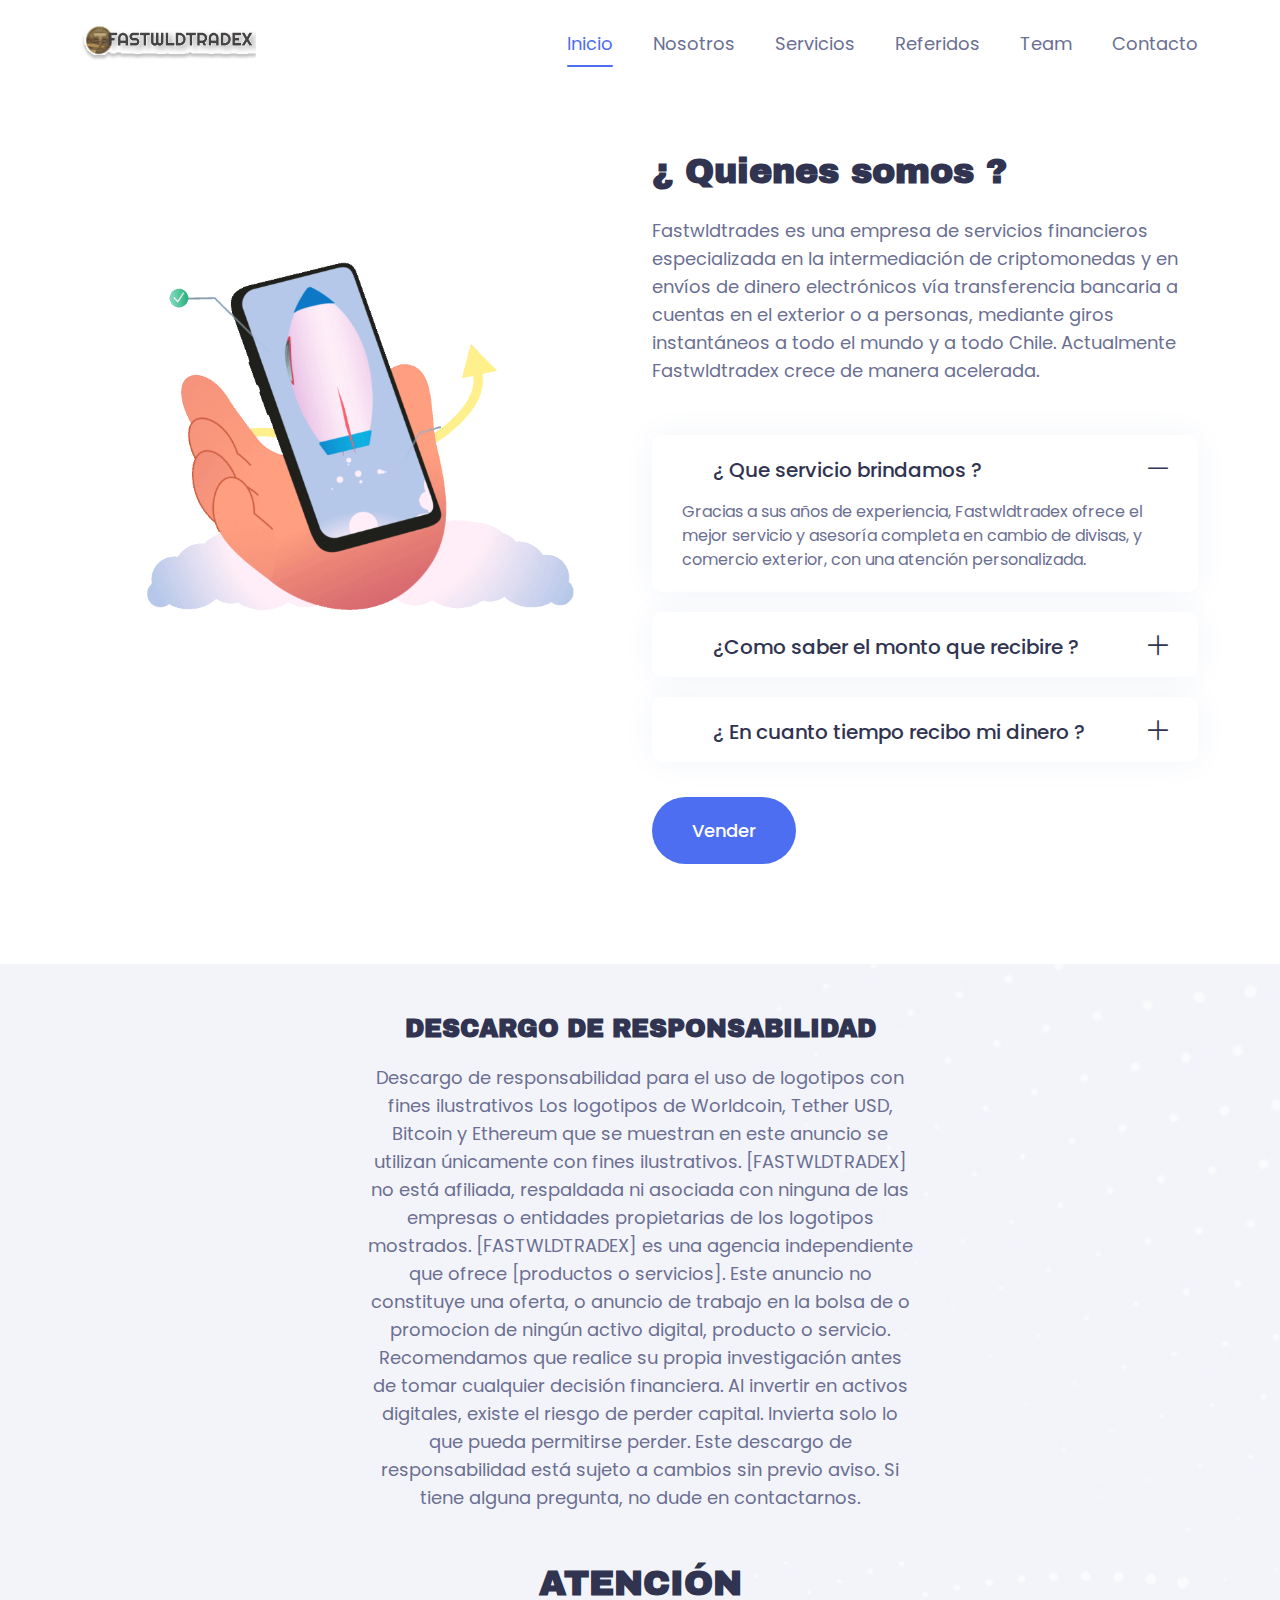
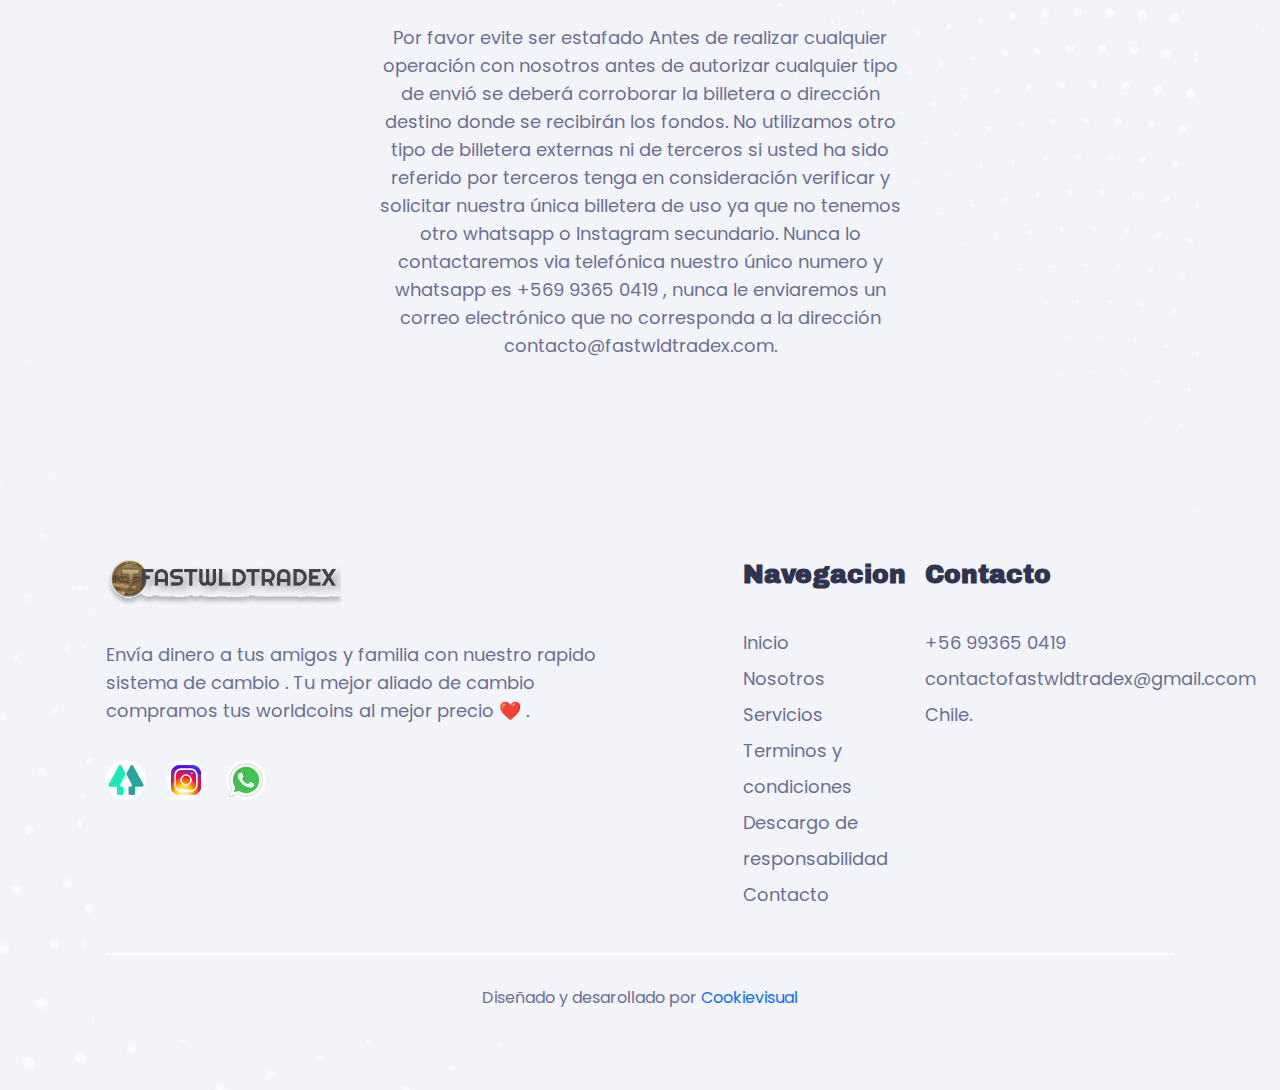
==== commit 9d8b72b2: "Update descargo-de-responsabilidad.html" ====
--- a/descargo-de-responsabilidad.html
+++ b/descargo-de-responsabilidad.html
@@ -469,7 +469,7 @@
                   >
                 </li>
                 <li>
-                  <a href="https://www.linktr.ee/fastwldtradex"
+                  <a href="./descargo-de-responsabilidad.html"
                     >Descargo de responsabilidad</a
                   >
                 </li>
--- a/assets/css/main.css
+++ b/assets/css/main.css
@@ -3,1776 +3,1776 @@
   Author: uideck
   Description: Digital Agency Bootstrap 5 Landing Page.
   Version: 1.0
-=============================== */
-@import url("https://fonts.googleapis.com/css2?family=Archivo+Black&family=Archivo:wght@400;500;600;700&family=Poppins:wght@400;500;600;700&display=swap");
-.counter-up-section .counter-up-content .counter-up-wrapper .single-counter .icon, .footer .widget-wrapper .footer-widget .socials li a {
-  display: flex;
-  justify-content: center;
-  align-items: center;
-}
-
+=============================== */
+@import url("https://fonts.googleapis.com/css2?family=Archivo+Black&family=Archivo:wght@400;500;600;700&family=Poppins:wght@400;500;600;700&display=swap");
+.counter-up-section .counter-up-content .counter-up-wrapper .single-counter .icon, .footer .widget-wrapper .footer-widget .socials li a {
+  display: flex;
+  justify-content: center;
+  align-items: center;
+}
+
 /*===========================
     01.COMMON css 
-===========================*/
-html {
-  scroll-behavior: smooth;
-}
-
-body {
-  font-family: "Poppins", sans-serif;
-  font-weight: normal;
-  font-style: normal;
-  color: #6B6F92;
-  overflow-x: hidden;
-}
-
-* {
-  margin: 0;
-  padding: 0;
-  box-sizing: border-box;
-}
-
-a:focus,
-input:focus,
-textarea:focus,
-button:focus,
-.btn:focus,
-.btn.focus,
-.btn:not(:disabled):not(.disabled).active,
-.btn:not(:disabled):not(.disabled):active {
-  text-decoration: none;
-  outline: none;
-  box-shadow: none;
-}
-
-a:hover {
-  color: #4E6EF1;
-}
-
-a {
-  transition: all 0.3s ease-out 0s;
-}
-
-a,
-a:focus,
-a:hover {
-  text-decoration: none;
-}
-
-i,
-span,
-a {
-  display: inline-block;
-}
-
-audio,
-canvas,
-iframe,
-img,
-svg,
-video {
-  vertical-align: middle;
-}
-
-h1,
-h2,
-h3,
-h4,
-h5,
-h6 {
-  font-family: "Archivo Black", sans-serif;
-  font-weight: 700;
-  margin: 0px;
-  color: #313450;
-}
-
-.section-title p {
-  font-size: 18px;
-  line-height: 28px;
-}
-
-h1 a,
-h2 a,
-h3 a,
-h4 a,
-h5 a,
-h6 a {
-  color: inherit;
-}
-
-h1 {
-  font-size: 35px;
-}
-
-h2 {
-  font-size: 30px;
-}
-
-h3 {
-  font-size: 25px;
-}
-
-h4 {
-  font-size: 20px;
-}
-
-h5 {
-  font-size: 18px;
-}
-
-h6 {
-  font-size: 16px;
-}
-
-ul,
-ol {
-  margin: 0px;
-  padding: 0px;
-  list-style-type: none;
-}
-
-p {
-  font-size: 16px;
-  font-weight: 400;
-  line-height: 25px;
-  margin: 0px;
-}
-
-.img-bg {
-  background-position: center center;
-  background-size: cover;
-  background-repeat: no-repeat;
-  width: 100%;
-  height: 100%;
-}
-
-.error {
-  color: orangered;
-}
-
-.success {
-  color: green;
-}
-
-/*===== All Button Style =====*/
-.main-btn {
-  display: inline-block;
-  font-weight: 500;
-  text-align: center;
-  white-space: nowrap;
-  vertical-align: middle;
-  user-select: none;
-  padding: 20px 40px;
-  font-size: 18px;
-  border-radius: 50px;
-  color: #fff;
-  cursor: pointer;
-  z-index: 5;
-  transition: all .4s ease-in-out;
-  border: none;
-  background: #4E6EF1;
-  overflow: hidden;
-}
-
-.main-btn:hover {
-  color: #fff;
-}
-
-.main-btn.border-btn {
-  border: 2px solid #4E6EF1;
-  background: transparent;
-  color: #313450;
-}
-
-.btn-hover {
-  position: relative;
-  overflow: hidden;
-}
-
-.btn-hover::after {
-  content: '';
-  position: absolute;
-  width: 0%;
-  height: 0%;
-  border-radius: 50%;
-  background: rgba(0, 0, 0, 0.05);
-  top: 50%;
-  left: 50%;
-  padding: 50%;
-  z-index: -1;
-  transition: all 0.3s ease-out 0s;
-  transform: translate3d(-50%, -50%, 0) scale(0);
-}
-
-.btn-hover:hover::after {
-  transform: translate3d(-50%, -50%, 0) scale(1.3);
-}
-
-.scroll-top {
-  width: 45px;
-  height: 45px;
-  background: #4E6EF1;
-  display: none;
-  justify-content: center;
-  align-items: center;
-  font-size: 18px;
-  color: #fff;
-  border-radius: 5px;
-  position: fixed;
-  bottom: 30px;
-  right: 30px;
-  z-index: 9;
-  cursor: pointer;
-  transition: all 0.3s ease-out 0s;
-}
-
-.scroll-top:hover {
-  color: #fff;
-  background: rgba(78, 110, 241, 0.8);
-}
-
-@keyframes animation1 {
-  0% {
-    transform: translateY(30px);
-  }
-  50% {
-    transform: translateY(-30px);
-  }
-  100% {
-    transform: translateY(30px);
-  }
-}
-
-/*===== All Preloader Style =====*/
-.preloader {
-  /* Body Overlay */
-  position: fixed;
-  top: 0;
-  left: 0;
-  display: table;
-  height: 100%;
-  width: 100%;
-  /* Change Background Color */
-  background: #fff;
-  z-index: 99999;
-}
-
-.preloader .loader {
-  display: table-cell;
-  vertical-align: middle;
-  text-align: center;
-}
-
-.preloader .loader .spinner {
-  position: absolute;
-  left: 50%;
-  top: 50%;
-  width: 64px;
-  margin-left: -32px;
-  z-index: 18;
-  pointer-events: none;
-}
-
-.preloader .loader .spinner .spinner-container {
-  pointer-events: none;
-  position: absolute;
-  width: 100%;
-  padding-bottom: 100%;
-  top: 50%;
-  left: 50%;
-  margin-top: -50%;
-  margin-left: -50%;
-  animation: spinner-linspin 1568.2353ms linear infinite;
-}
-
-.preloader .loader .spinner .spinner-container .spinner-rotator {
-  position: absolute;
-  width: 100%;
-  height: 100%;
-  animation: spinner-easespin 5332ms cubic-bezier(0.4, 0, 0.2, 1) infinite both;
-}
-
-.preloader .loader .spinner .spinner-container .spinner-rotator .spinner-left {
-  position: absolute;
-  top: 0;
-  left: 0;
-  bottom: 0;
-  overflow: hidden;
-  right: 50%;
-}
-
-.preloader .loader .spinner .spinner-container .spinner-rotator .spinner-right {
-  position: absolute;
-  top: 0;
-  right: 0;
-  bottom: 0;
-  overflow: hidden;
-  left: 50%;
-}
-
-.preloader .loader .spinner-circle {
-  box-sizing: border-box;
-  position: absolute;
-  width: 200%;
-  height: 100%;
-  border-style: solid;
-  /* Spinner Color */
-  border-color: #4E6EF1 #4E6EF1 #ddd;
-  border-radius: 50%;
-  border-width: 6px;
-}
-
-.preloader .loader .spinner-left .spinner-circle {
-  left: 0;
-  right: -100%;
-  border-right-color: #ddd;
-  animation: spinner-left-spin 1333ms cubic-bezier(0.4, 0, 0.2, 1) infinite both;
-}
-
-.preloader .loader .spinner-right .spinner-circle {
-  left: -100%;
-  right: 0;
-  border-left-color: #ddd;
-  animation: right-spin 1333ms cubic-bezier(0.4, 0, 0.2, 1) infinite both;
-}
-
-/* Preloader Animations */
-
-@keyframes spinner-linspin {
-  to {
-    transform: rotate(360deg);
-  }
-}
-
-@keyframes spinner-easespin {
-  12.5% {
-    transform: rotate(135deg);
-  }
-  25% {
-    transform: rotate(270deg);
-  }
-  37.5% {
-    transform: rotate(405deg);
-  }
-  50% {
-    transform: rotate(540deg);
-  }
-  62.5% {
-    transform: rotate(675deg);
-  }
-  75% {
-    transform: rotate(810deg);
-  }
-  87.5% {
-    transform: rotate(945deg);
-  }
-  to {
-    transform: rotate(1080deg);
-  }
-}
-
-@keyframes spinner-left-spin {
-  0% {
-    transform: rotate(130deg);
-  }
-  50% {
-    transform: rotate(-5deg);
-  }
-  to {
-    transform: rotate(130deg);
-  }
-}
-
-@keyframes right-spin {
-  0% {
-    transform: rotate(-130deg);
-  }
-  50% {
-    transform: rotate(5deg);
-  }
-  to {
-    transform: rotate(-130deg);
-  }
-}
-
+===========================*/
+html {
+  scroll-behavior: smooth;
+}
+
+body {
+  font-family: "Poppins", sans-serif;
+  font-weight: normal;
+  font-style: normal;
+  color: #6B6F92;
+  overflow-x: hidden;
+}
+
+* {
+  margin: 0;
+  padding: 0;
+  box-sizing: border-box;
+}
+
+a:focus,
+input:focus,
+textarea:focus,
+button:focus,
+.btn:focus,
+.btn.focus,
+.btn:not(:disabled):not(.disabled).active,
+.btn:not(:disabled):not(.disabled):active {
+  text-decoration: none;
+  outline: none;
+  box-shadow: none;
+}
+
+a:hover {
+  color: #4E6EF1;
+}
+
+a {
+  transition: all 0.3s ease-out 0s;
+}
+
+a,
+a:focus,
+a:hover {
+  text-decoration: none;
+}
+
+i,
+span,
+a {
+  display: inline-block;
+}
+
+audio,
+canvas,
+iframe,
+img,
+svg,
+video {
+  vertical-align: middle;
+}
+
+h1,
+h2,
+h3,
+h4,
+h5,
+h6 {
+  font-family: "Archivo Black", sans-serif;
+  font-weight: 700;
+  margin: 0px;
+  color: #313450;
+}
+
+.section-title p {
+  font-size: 18px;
+  line-height: 28px;
+}
+
+h1 a,
+h2 a,
+h3 a,
+h4 a,
+h5 a,
+h6 a {
+  color: inherit;
+}
+
+h1 {
+  font-size: 35px;
+}
+
+h2 {
+  font-size: 30px;
+}
+
+h3 {
+  font-size: 25px;
+}
+
+h4 {
+  font-size: 20px;
+}
+
+h5 {
+  font-size: 18px;
+}
+
+h6 {
+  font-size: 16px;
+}
+
+ul,
+ol {
+  margin: 0px;
+  padding: 0px;
+  list-style-type: none;
+}
+
+p {
+  font-size: 16px;
+  font-weight: 400;
+  line-height: 25px;
+  margin: 0px;
+}
+
+.img-bg {
+  background-position: center center;
+  background-size: cover;
+  background-repeat: no-repeat;
+  width: 100%;
+  height: 100%;
+}
+
+.error {
+  color: orangered;
+}
+
+.success {
+  color: green;
+}
+
+/*===== All Button Style =====*/
+.main-btn {
+  display: inline-block;
+  font-weight: 500;
+  text-align: center;
+  white-space: nowrap;
+  vertical-align: middle;
+  user-select: none;
+  padding: 20px 40px;
+  font-size: 18px;
+  border-radius: 50px;
+  color: #fff;
+  cursor: pointer;
+  z-index: 5;
+  transition: all .4s ease-in-out;
+  border: none;
+  background: #4E6EF1;
+  overflow: hidden;
+}
+
+.main-btn:hover {
+  color: #fff;
+}
+
+.main-btn.border-btn {
+  border: 2px solid #4E6EF1;
+  background: transparent;
+  color: #313450;
+}
+
+.btn-hover {
+  position: relative;
+  overflow: hidden;
+}
+
+.btn-hover::after {
+  content: '';
+  position: absolute;
+  width: 0%;
+  height: 0%;
+  border-radius: 50%;
+  background: rgba(0, 0, 0, 0.05);
+  top: 50%;
+  left: 50%;
+  padding: 50%;
+  z-index: -1;
+  transition: all 0.3s ease-out 0s;
+  transform: translate3d(-50%, -50%, 0) scale(0);
+}
+
+.btn-hover:hover::after {
+  transform: translate3d(-50%, -50%, 0) scale(1.3);
+}
+
+.scroll-top {
+  width: 45px;
+  height: 45px;
+  background: #4E6EF1;
+  display: none;
+  justify-content: center;
+  align-items: center;
+  font-size: 18px;
+  color: #fff;
+  border-radius: 5px;
+  position: fixed;
+  bottom: 30px;
+  right: 30px;
+  z-index: 9;
+  cursor: pointer;
+  transition: all 0.3s ease-out 0s;
+}
+
+.scroll-top:hover {
+  color: #fff;
+  background: rgba(78, 110, 241, 0.8);
+}
+
+@keyframes animation1 {
+  0% {
+    transform: translateY(30px);
+  }
+  50% {
+    transform: translateY(-30px);
+  }
+  100% {
+    transform: translateY(30px);
+  }
+}
+
+/*===== All Preloader Style =====*/
+.preloader {
+  /* Body Overlay */
+  position: fixed;
+  top: 0;
+  left: 0;
+  display: table;
+  height: 100%;
+  width: 100%;
+  /* Change Background Color */
+  background: #fff;
+  z-index: 99999;
+}
+
+.preloader .loader {
+  display: table-cell;
+  vertical-align: middle;
+  text-align: center;
+}
+
+.preloader .loader .spinner {
+  position: absolute;
+  left: 50%;
+  top: 50%;
+  width: 64px;
+  margin-left: -32px;
+  z-index: 18;
+  pointer-events: none;
+}
+
+.preloader .loader .spinner .spinner-container {
+  pointer-events: none;
+  position: absolute;
+  width: 100%;
+  padding-bottom: 100%;
+  top: 50%;
+  left: 50%;
+  margin-top: -50%;
+  margin-left: -50%;
+  animation: spinner-linspin 1568.2353ms linear infinite;
+}
+
+.preloader .loader .spinner .spinner-container .spinner-rotator {
+  position: absolute;
+  width: 100%;
+  height: 100%;
+  animation: spinner-easespin 5332ms cubic-bezier(0.4, 0, 0.2, 1) infinite both;
+}
+
+.preloader .loader .spinner .spinner-container .spinner-rotator .spinner-left {
+  position: absolute;
+  top: 0;
+  left: 0;
+  bottom: 0;
+  overflow: hidden;
+  right: 50%;
+}
+
+.preloader .loader .spinner .spinner-container .spinner-rotator .spinner-right {
+  position: absolute;
+  top: 0;
+  right: 0;
+  bottom: 0;
+  overflow: hidden;
+  left: 50%;
+}
+
+.preloader .loader .spinner-circle {
+  box-sizing: border-box;
+  position: absolute;
+  width: 200%;
+  height: 100%;
+  border-style: solid;
+  /* Spinner Color */
+  border-color: #4E6EF1 #4E6EF1 #ddd;
+  border-radius: 50%;
+  border-width: 6px;
+}
+
+.preloader .loader .spinner-left .spinner-circle {
+  left: 0;
+  right: -100%;
+  border-right-color: #ddd;
+  animation: spinner-left-spin 1333ms cubic-bezier(0.4, 0, 0.2, 1) infinite both;
+}
+
+.preloader .loader .spinner-right .spinner-circle {
+  left: -100%;
+  right: 0;
+  border-left-color: #ddd;
+  animation: right-spin 1333ms cubic-bezier(0.4, 0, 0.2, 1) infinite both;
+}
+
+/* Preloader Animations */
+
+@keyframes spinner-linspin {
+  to {
+    transform: rotate(360deg);
+  }
+}
+
+@keyframes spinner-easespin {
+  12.5% {
+    transform: rotate(135deg);
+  }
+  25% {
+    transform: rotate(270deg);
+  }
+  37.5% {
+    transform: rotate(405deg);
+  }
+  50% {
+    transform: rotate(540deg);
+  }
+  62.5% {
+    transform: rotate(675deg);
+  }
+  75% {
+    transform: rotate(810deg);
+  }
+  87.5% {
+    transform: rotate(945deg);
+  }
+  to {
+    transform: rotate(1080deg);
+  }
+}
+
+@keyframes spinner-left-spin {
+  0% {
+    transform: rotate(130deg);
+  }
+  50% {
+    transform: rotate(-5deg);
+  }
+  to {
+    transform: rotate(130deg);
+  }
+}
+
+@keyframes right-spin {
+  0% {
+    transform: rotate(-130deg);
+  }
+  50% {
+    transform: rotate(5deg);
+  }
+  to {
+    transform: rotate(-130deg);
+  }
+}
+
 /*===========================
     02.HEADER css 
-===========================*/
-/*===== NAVBAR =====*/
-.navbar-area {
-  position: absolute;
-  top: 0;
-  left: 0;
-  width: 100%;
-  z-index: 99;
-  transition: all 0.3s ease-out 0s;
-}
-
-.sticky {
-  position: fixed;
-  z-index: 99;
-  background-color: #fff;
-  box-shadow: 0px 20px 50px 0px rgba(0, 0, 0, 0.05);
-  transition: all 0.3s ease-out 0s;
-}
-
-.sticky .navbar {
-  padding: 17px 0;
-}
-
-@media only screen and (min-width: 768px) and (max-width: 991px), (max-width: 767px) {
-  .sticky .navbar {
-    padding: 15px 0;
-  }
-}
-
-.sticky .navbar .navbar-nav .nav-item a {
-  color: #313450;
-}
-
-.sticky .navbar .navbar-toggler .toggler-icon {
-  background: #313450;
-}
-
-.navbar {
-  padding: 0;
-  border-radius: 5px;
-  position: relative;
-  transition: all 0.3s ease-out 0s;
-  padding: 20px 0;
-}
-
-@media only screen and (min-width: 768px) and (max-width: 991px), (max-width: 767px) {
-  .navbar {
-    padding: 17px 0;
-  }
-}
-
-.navbar-brand {
-  padding: 0;
-}
-
-.navbar-brand img {
-  max-width: 180px;
-}
-
-.navbar-toggler {
-  padding: 0;
-}
-
-.navbar-toggler:focus {
-  outline: none;
-  box-shadow: none;
-}
-
-.navbar-toggler .toggler-icon {
-  width: 30px;
-  height: 2px;
-  background-color: #313450;
-  display: block;
-  margin: 5px 0;
-  position: relative;
-  transition: all 0.3s ease-out 0s;
-}
-
-.navbar-toggler.active .toggler-icon:nth-of-type(1) {
-  transform: rotate(45deg);
-  top: 7px;
-}
-
-.navbar-toggler.active .toggler-icon:nth-of-type(2) {
-  opacity: 0;
-}
-
-.navbar-toggler.active .toggler-icon:nth-of-type(3) {
-  transform: rotate(135deg);
-  top: -7px;
-}
-
-@media only screen and (min-width: 768px) and (max-width: 991px), (max-width: 767px) {
-  .navbar-collapse {
-    position: absolute;
-    top: 100%;
-    left: 0;
-    width: 100%;
-    background-color: #fff;
-    z-index: 9;
-    box-shadow: 0px 15px 20px 0px rgba(0, 0, 0, 0.1);
-    padding: 5px 12px;
-  }
-}
-
-.navbar-nav .nav-item {
-  position: relative;
-  margin-left: 40px;
-}
-
-@media only screen and (min-width: 768px) and (max-width: 991px), (max-width: 767px) {
-  .navbar-nav .nav-item {
-    margin-left: 20px;
-  }
-}
-
-.navbar-nav .nav-item a {
-  font-size: 18px;
-  font-weight: 400;
-  color: #6B6F92;
-  transition: all 0.3s ease-out 0s;
-  padding: 10px 0;
-  position: relative;
-}
-
-@media only screen and (min-width: 768px) and (max-width: 991px), (max-width: 767px) {
-  .navbar-nav .nav-item a {
-    display: inline-block;
-    padding: 6px 0px;
-    color: #6B6F92;
-  }
-}
-
-.navbar-nav .nav-item a::before {
-  content: '';
-  position: absolute;
-  bottom: 0;
-  right: 0;
-  left: auto;
-  width: 0;
-  height: 2px;
-  background: #4E6EF1;
-  z-index: -1;
-  opacity: 0;
-  border-radius: 10px;
-  transition: all 0.3s ease-out 0s;
-}
-
-.navbar-nav .nav-item a:hover, .navbar-nav .nav-item a.active {
-  color: #4E6EF1;
-}
-
-.navbar-nav .nav-item a:hover::before, .navbar-nav .nav-item a.active::before {
-  right: auto;
-  left: 0;
-  opacity: 1;
-  width: 100%;
-}
-
-.navbar-nav .nav-item:hover .sub-menu {
-  top: 100%;
-  opacity: 1;
-  visibility: visible;
-}
-
-@media only screen and (min-width: 768px) and (max-width: 991px) {
-  .navbar-nav .nav-item:hover .sub-menu {
-    top: 0;
-  }
-}
-
-@media (max-width: 767px) {
-  .navbar-nav .nav-item:hover .sub-menu {
-    top: 0;
-  }
-}
-
-.navbar-nav .nav-item .sub-menu {
-  width: 200px;
-  background-color: #fff;
-  box-shadow: 0px 0px 20px 0px rgba(0, 0, 0, 0.1);
-  position: absolute;
-  top: 110%;
-  left: 0;
-  opacity: 0;
-  visibility: hidden;
-  transition: all 0.3s ease-out 0s;
-}
-
-@media only screen and (min-width: 768px) and (max-width: 991px) {
-  .navbar-nav .nav-item .sub-menu {
-    position: relative;
-    width: 100%;
-    top: 0;
-    display: none;
-    opacity: 1;
-    visibility: visible;
-  }
-}
-
-@media (max-width: 767px) {
-  .navbar-nav .nav-item .sub-menu {
-    position: relative;
-    width: 100%;
-    top: 0;
-    display: none;
-    opacity: 1;
-    visibility: visible;
-  }
-}
-
-.navbar-nav .nav-item .sub-menu li {
-  display: block;
-}
-
-.navbar-nav .nav-item .sub-menu li a {
-  display: block;
-  padding: 8px 20px;
-  color: #222;
-}
-
-.navbar-nav .nav-item .sub-menu li a.active, .navbar-nav .nav-item .sub-menu li a:hover {
-  padding-left: 25px;
-  color: #4E6EF1;
-}
-
-.navbar-nav .sub-nav-toggler {
-  display: none;
-}
-
-@media only screen and (min-width: 768px) and (max-width: 991px) {
-  .navbar-nav .sub-nav-toggler {
-    display: block;
-    position: absolute;
-    right: 0;
-    top: 0;
-    background: none;
-    color: #222;
-    font-size: 18px;
-    border: 0;
-    width: 30px;
-    height: 30px;
-  }
-}
-
-@media (max-width: 767px) {
-  .navbar-nav .sub-nav-toggler {
-    display: block;
-    position: absolute;
-    right: 0;
-    top: 0;
-    background: none;
-    color: #222;
-    font-size: 18px;
-    border: 0;
-    width: 30px;
-    height: 30px;
-  }
-}
-
-.navbar-nav .sub-nav-toggler span {
-  width: 8px;
-  height: 8px;
-  border-left: 1px solid #222;
-  border-bottom: 1px solid #222;
-  transform: rotate(-45deg);
-  position: relative;
-  top: -5px;
-}
-
-/* ============== hero-area ============ */
-.hero-section {
-  position: relative;
-  z-index: 1;
-  padding: 160px 0 120px;
-  background-image: url("../img/hero/hero-bg.jpg");
-  background-repeat: no-repeat;
-  background-position: left bottom;
-  background-size: cover;
-}
-
-@media only screen and (min-width: 1200px) and (max-width: 1399px) {
-  .hero-section {
-    padding: 180px 0 140px;
-  }
-}
-
-@media only screen and (min-width: 992px) and (max-width: 1199px) {
-  .hero-section {
-    padding: 180px 0 140px;
-  }
-}
-
-@media only screen and (min-width: 768px) and (max-width: 991px) {
-  .hero-section .hero-content {
-    margin-bottom: 50px;
-  }
-}
-
-@media (max-width: 767px) {
-  .hero-section .hero-content {
-    margin-bottom: 50px;
-  }
-}
-
-.hero-section .hero-content span {
-  font-family: "Archivo Black", sans-serif;
-  font-size: 30px;
-  color: #4E6EF1;
-  margin-bottom: 20px;
-}
-
-@media only screen and (min-width: 992px) and (max-width: 1199px) {
-  .hero-section .hero-content span {
-    font-size: 25px;
-  }
-}
-
-.hero-section .hero-content h1 {
-  font-size: 50px;
-  margin-bottom: 35px;
-}
-
-@media only screen and (min-width: 1200px) and (max-width: 1399px) {
-  .hero-section .hero-content h1 {
-    font-size: 45px;
-  }
-}
-
-@media only screen and (min-width: 992px) and (max-width: 1199px) {
-  .hero-section .hero-content h1 {
-    font-size: 37px;
-  }
-}
-
-@media (max-width: 767px) {
-  .hero-section .hero-content h1 {
-    font-size: 36px;
-  }
-}
-
-@media only screen and (min-width: 480px) and (max-width: 767px) {
-  .hero-section .hero-content h1 {
-    font-size: 45px;
-  }
-}
-
-.hero-section .hero-content p {
-  margin-bottom: 40px;
-}
-
-@media only screen and (min-width: 1200px) and (max-width: 1399px) {
-  .hero-section .hero-img img {
-    width: 100%;
-  }
-}
-
-@media only screen and (min-width: 992px) and (max-width: 1199px) {
-  .hero-section .hero-img img {
-    width: 100%;
-  }
-}
-
-@media only screen and (min-width: 768px) and (max-width: 991px) {
-  .hero-section .hero-img img {
-    width: 100%;
-  }
-}
-
-@media (max-width: 767px) {
-  .hero-section .hero-img img {
-    width: 100%;
-  }
-}
-
-.hero-section .hero-shape .shape {
-  position: absolute;
-  z-index: -1;
-}
-
-.hero-section .hero-shape .shape.shape-1 {
-  top: -285px;
-  right: -300px;
-}
-
-@media only screen and (min-width: 1200px) and (max-width: 1399px) {
-  .hero-section .hero-shape .shape.shape-1 {
-    top: -420px;
-    right: -550px;
-  }
-}
-
-@media only screen and (min-width: 992px) and (max-width: 1199px) {
-  .hero-section .hero-shape .shape.shape-1 {
-    top: -400px;
-    right: -550px;
-  }
-}
-
-@media only screen and (min-width: 768px) and (max-width: 991px) {
-  .hero-section .hero-shape .shape.shape-1 {
-    display: none;
-  }
-}
-
-@media (max-width: 767px) {
-  .hero-section .hero-shape .shape.shape-1 {
-    display: none;
-  }
-}
-
-.client-logo-section .single-logo {
-  opacity: .43;
-  transition: all 0.3s ease-out 0s;
-}
-
-.client-logo-section .single-logo:hover {
-  opacity: 1;
-}
-
-.client-logo-section .single-logo img {
-  max-width: 100%;
-}
-
-/* ======= about css ========*/
-.about-section .about-img img {
-  width: 100%;
-}
-
-.about-section .accordion .single-faq {
-  margin-bottom: 20px;
-  border-radius: 10px;
-  background: #fff;
-  box-shadow: 0px 0px 35px #f2f4f9;
-}
-
-.about-section .accordion .single-faq button {
-  padding: 20px 30px 15px;
-  border: none;
-  background: none;
-  font-size: 20px;
-  font-weight: 500;
-  color: #313450;
-  position: relative;
-}
-
-.about-section .accordion .single-faq button::after {
-  content: "\eb2c";
-  font: normal normal normal 1em/1 "LineIcons";
-  position: absolute;
-  right: 30px;
-  top: 50%;
-  transform: translateY(-50%);
-  transition: all 0.3s ease-out 0s;
-}
-
-.about-section .accordion .single-faq button.collapsed::after {
-  content: "\eb53";
-}
-
-.about-section .accordion .single-faq .faq-content {
-  padding: 0 30px;
-  padding-bottom: 20px;
-}
-
-/* ============== service css ==============*/
-.service-section {
-  background-image: url("../img/service/service-bg.jpg");
-}
-
-.service-section .single-service {
-  text-align: center;
-  padding: 50px 30px;
-  border-radius: 10px;
-  background: #fff;
-  margin-bottom: 30px;
-}
-
-.service-section .single-service:hover .icon {
-  color: #fff;
-}
-
-.service-section .single-service:hover .icon.color-1 {
-  background: #FB32FB;
-}
-
-.service-section .single-service:hover .icon.color-2 {
-  background: #4E6EF1;
-}
-
-.service-section .single-service:hover .icon.color-3 {
-  background: #FF3B3B;
-}
-
-.service-section .single-service:hover .icon.color-4 {
-  background: #5A37FF;
-}
-
-.service-section .single-service .icon {
-  width: 95px;
-  height: 95px;
-  border-radius: 50%;
-  display: flex;
-  justify-content: center;
-  align-items: center;
-  margin: auto;
-  margin-bottom: 30px;
-  font-size: 40px;
-  color: #313450;
-  transition: all 0.3s ease-out 0s;
-}
-
-.service-section .single-service .icon.color-1 {
-  background: #FFEFFF;
-}
-
-.service-section .single-service .icon.color-2 {
-  background: #E4E9FF;
-}
-
-.service-section .single-service .icon.color-3 {
-  background: #FFEAEA;
-}
-
-.service-section .single-service .icon.color-4 {
-  background: #ECE8FF;
-}
-
-.service-section .single-service .content h3 {
-  font-size: 24px;
-  margin-bottom: 15px;
-}
-
-/* ============= counter-up css =========== */
-@media only screen and (min-width: 1400px) {
-  .counter-up-section .counter-up-content {
-    margin-right: 65px;
-  }
-}
-
-.counter-up-section .counter-up-content .counter-up-wrapper .single-counter {
-  margin-bottom: 35px;
-}
-
-.counter-up-section .counter-up-content .counter-up-wrapper .single-counter .icon {
-  width: 80px;
-  height: 80px;
-  border-radius: 10px;
-  margin-bottom: 20px;
-  color: #4E6EF1;
-  font-size: 42px;
-}
-
-.counter-up-section .counter-up-content .counter-up-wrapper .single-counter .icon.color-1 {
-  background: #FFEFFF;
-}
-
-.counter-up-section .counter-up-content .counter-up-wrapper .single-counter .icon.color-2 {
-  background: #E1F2FB;
-}
-
-.counter-up-section .counter-up-content .counter-up-wrapper .single-counter .icon.color-3 {
-  background: #FFEAEA;
-}
-
-.counter-up-section .counter-up-content .counter-up-wrapper .single-counter .icon.color-4 {
-  background: #ECE8FF;
-}
-
-.counter-up-section .counter-up-content .counter-up-wrapper .single-counter .content h1 {
-  font-size: 45px;
-  margin-bottom: 10px;
-}
-
-@media only screen and (min-width: 992px) and (max-width: 1199px) {
-  .counter-up-section .counter-up-content .counter-up-wrapper .single-counter .content h1 {
-    font-size: 38px;
-  }
-}
-
-.counter-up-section .counter-up-content .counter-up-wrapper .single-counter .content span {
-  font-size: 25px;
-  font-weight: 500;
-}
-
-@media only screen and (min-width: 992px) and (max-width: 1199px) {
-  .counter-up-section .counter-up-content .counter-up-wrapper .single-counter .content span {
-    font-size: 18px;
-  }
-}
-
-.counter-up-section .counter-up-img img {
-  width: 100%;
-}
-
-/* =========== footer css =========== */
-.footer {
-  background-image: url("../img/footer/footer-bg.svg");
-  background-size: cover;
-  background-position: top center;
-  padding-top: 150px;
-}
-
-.footer .widget-wrapper .footer-widget {
-  margin-bottom: 40px;
-}
-
-.footer .widget-wrapper .footer-widget .desc {
-  font-size: 18px;
-  line-height: 28px;
-}
-
-.footer .widget-wrapper .footer-widget .socials {
-  display: flex;
-  align-items: center;
-}
-
-.footer .widget-wrapper .footer-widget .socials li {
-  margin-right: 20px;
-}
-
-.footer .widget-wrapper .footer-widget .socials li a {
-  width: 40px;
-  height: 40px;
-  border-radius: 50%;
-  color: #6B6F92;
-  background: #fff;
-}
-
-.footer .widget-wrapper .footer-widget .socials li a:hover {
-  padding-left: 0px;
-}
-
-.footer .widget-wrapper .footer-widget h3 {
-  margin-bottom: 35px;
-}
-
-.footer .widget-wrapper .footer-widget ul li {
-  font-size: 18px;
-  line-height: 36px;
-}
-
-.footer .widget-wrapper .footer-widget ul li a {
-  color: #6B6F92;
-}
-
-.footer .widget-wrapper .footer-widget ul li a:hover {
-  color: #4E6EF1;
-  padding-left: 7px;
-}
-
-.footer .copy-right {
-  text-align: center;
-  padding: 30px 0;
-  border-top: 2px solid #fff;
-}
-
+===========================*/
+/*===== NAVBAR =====*/
+.navbar-area {
+  position: absolute;
+  top: 0;
+  left: 0;
+  width: 100%;
+  z-index: 99;
+  transition: all 0.3s ease-out 0s;
+}
+
+.sticky {
+  position: fixed;
+  z-index: 99;
+  background-color: #fff;
+  box-shadow: 0px 20px 50px 0px rgba(0, 0, 0, 0.05);
+  transition: all 0.3s ease-out 0s;
+}
+
+.sticky .navbar {
+  padding: 17px 0;
+}
+
+@media only screen and (min-width: 768px) and (max-width: 991px), (max-width: 767px) {
+  .sticky .navbar {
+    padding: 15px 0;
+  }
+}
+
+.sticky .navbar .navbar-nav .nav-item a {
+  color: #313450;
+}
+
+.sticky .navbar .navbar-toggler .toggler-icon {
+  background: #313450;
+}
+
+.navbar {
+  padding: 0;
+  border-radius: 5px;
+  position: relative;
+  transition: all 0.3s ease-out 0s;
+  padding: 20px 0;
+}
+
+@media only screen and (min-width: 768px) and (max-width: 991px), (max-width: 767px) {
+  .navbar {
+    padding: 17px 0;
+  }
+}
+
+.navbar-brand {
+  padding: 0;
+}
+
+.navbar-brand img {
+  max-width: 180px;
+}
+
+.navbar-toggler {
+  padding: 0;
+}
+
+.navbar-toggler:focus {
+  outline: none;
+  box-shadow: none;
+}
+
+.navbar-toggler .toggler-icon {
+  width: 30px;
+  height: 2px;
+  background-color: #313450;
+  display: block;
+  margin: 5px 0;
+  position: relative;
+  transition: all 0.3s ease-out 0s;
+}
+
+.navbar-toggler.active .toggler-icon:nth-of-type(1) {
+  transform: rotate(45deg);
+  top: 7px;
+}
+
+.navbar-toggler.active .toggler-icon:nth-of-type(2) {
+  opacity: 0;
+}
+
+.navbar-toggler.active .toggler-icon:nth-of-type(3) {
+  transform: rotate(135deg);
+  top: -7px;
+}
+
+@media only screen and (min-width: 768px) and (max-width: 991px), (max-width: 767px) {
+  .navbar-collapse {
+    position: absolute;
+    top: 100%;
+    left: 0;
+    width: 100%;
+    background-color: #fff;
+    z-index: 9;
+    box-shadow: 0px 15px 20px 0px rgba(0, 0, 0, 0.1);
+    padding: 5px 12px;
+  }
+}
+
+.navbar-nav .nav-item {
+  position: relative;
+  margin-left: 40px;
+}
+
+@media only screen and (min-width: 768px) and (max-width: 991px), (max-width: 767px) {
+  .navbar-nav .nav-item {
+    margin-left: 20px;
+  }
+}
+
+.navbar-nav .nav-item a {
+  font-size: 18px;
+  font-weight: 400;
+  color: #6B6F92;
+  transition: all 0.3s ease-out 0s;
+  padding: 10px 0;
+  position: relative;
+}
+
+@media only screen and (min-width: 768px) and (max-width: 991px), (max-width: 767px) {
+  .navbar-nav .nav-item a {
+    display: inline-block;
+    padding: 6px 0px;
+    color: #6B6F92;
+  }
+}
+
+.navbar-nav .nav-item a::before {
+  content: '';
+  position: absolute;
+  bottom: 0;
+  right: 0;
+  left: auto;
+  width: 0;
+  height: 2px;
+  background: #4E6EF1;
+  z-index: -1;
+  opacity: 0;
+  border-radius: 10px;
+  transition: all 0.3s ease-out 0s;
+}
+
+.navbar-nav .nav-item a:hover, .navbar-nav .nav-item a.active {
+  color: #4E6EF1;
+}
+
+.navbar-nav .nav-item a:hover::before, .navbar-nav .nav-item a.active::before {
+  right: auto;
+  left: 0;
+  opacity: 1;
+  width: 100%;
+}
+
+.navbar-nav .nav-item:hover .sub-menu {
+  top: 100%;
+  opacity: 1;
+  visibility: visible;
+}
+
+@media only screen and (min-width: 768px) and (max-width: 991px) {
+  .navbar-nav .nav-item:hover .sub-menu {
+    top: 0;
+  }
+}
+
+@media (max-width: 767px) {
+  .navbar-nav .nav-item:hover .sub-menu {
+    top: 0;
+  }
+}
+
+.navbar-nav .nav-item .sub-menu {
+  width: 200px;
+  background-color: #fff;
+  box-shadow: 0px 0px 20px 0px rgba(0, 0, 0, 0.1);
+  position: absolute;
+  top: 110%;
+  left: 0;
+  opacity: 0;
+  visibility: hidden;
+  transition: all 0.3s ease-out 0s;
+}
+
+@media only screen and (min-width: 768px) and (max-width: 991px) {
+  .navbar-nav .nav-item .sub-menu {
+    position: relative;
+    width: 100%;
+    top: 0;
+    display: none;
+    opacity: 1;
+    visibility: visible;
+  }
+}
+
+@media (max-width: 767px) {
+  .navbar-nav .nav-item .sub-menu {
+    position: relative;
+    width: 100%;
+    top: 0;
+    display: none;
+    opacity: 1;
+    visibility: visible;
+  }
+}
+
+.navbar-nav .nav-item .sub-menu li {
+  display: block;
+}
+
+.navbar-nav .nav-item .sub-menu li a {
+  display: block;
+  padding: 8px 20px;
+  color: #222;
+}
+
+.navbar-nav .nav-item .sub-menu li a.active, .navbar-nav .nav-item .sub-menu li a:hover {
+  padding-left: 25px;
+  color: #4E6EF1;
+}
+
+.navbar-nav .sub-nav-toggler {
+  display: none;
+}
+
+@media only screen and (min-width: 768px) and (max-width: 991px) {
+  .navbar-nav .sub-nav-toggler {
+    display: block;
+    position: absolute;
+    right: 0;
+    top: 0;
+    background: none;
+    color: #222;
+    font-size: 18px;
+    border: 0;
+    width: 30px;
+    height: 30px;
+  }
+}
+
+@media (max-width: 767px) {
+  .navbar-nav .sub-nav-toggler {
+    display: block;
+    position: absolute;
+    right: 0;
+    top: 0;
+    background: none;
+    color: #222;
+    font-size: 18px;
+    border: 0;
+    width: 30px;
+    height: 30px;
+  }
+}
+
+.navbar-nav .sub-nav-toggler span {
+  width: 8px;
+  height: 8px;
+  border-left: 1px solid #222;
+  border-bottom: 1px solid #222;
+  transform: rotate(-45deg);
+  position: relative;
+  top: -5px;
+}
+
+/* ============== hero-area ============ */
+.hero-section {
+  position: relative;
+  z-index: 1;
+  padding: 160px 0 120px;
+  background-image: url("../img/hero/hero-bg.jpg");
+  background-repeat: no-repeat;
+  background-position: left bottom;
+  background-size: cover;
+}
+
+@media only screen and (min-width: 1200px) and (max-width: 1399px) {
+  .hero-section {
+    padding: 180px 0 140px;
+  }
+}
+
+@media only screen and (min-width: 992px) and (max-width: 1199px) {
+  .hero-section {
+    padding: 180px 0 140px;
+  }
+}
+
+@media only screen and (min-width: 768px) and (max-width: 991px) {
+  .hero-section .hero-content {
+    margin-bottom: 50px;
+  }
+}
+
+@media (max-width: 767px) {
+  .hero-section .hero-content {
+    margin-bottom: 50px;
+  }
+}
+
+.hero-section .hero-content span {
+  font-family: "Archivo Black", sans-serif;
+  font-size: 30px;
+  color: #4E6EF1;
+  margin-bottom: 20px;
+}
+
+@media only screen and (min-width: 992px) and (max-width: 1199px) {
+  .hero-section .hero-content span {
+    font-size: 25px;
+  }
+}
+
+.hero-section .hero-content h1 {
+  font-size: 50px;
+  margin-bottom: 35px;
+}
+
+@media only screen and (min-width: 1200px) and (max-width: 1399px) {
+  .hero-section .hero-content h1 {
+    font-size: 45px;
+  }
+}
+
+@media only screen and (min-width: 992px) and (max-width: 1199px) {
+  .hero-section .hero-content h1 {
+    font-size: 37px;
+  }
+}
+
+@media (max-width: 767px) {
+  .hero-section .hero-content h1 {
+    font-size: 36px;
+  }
+}
+
+@media only screen and (min-width: 480px) and (max-width: 767px) {
+  .hero-section .hero-content h1 {
+    font-size: 45px;
+  }
+}
+
+.hero-section .hero-content p {
+  margin-bottom: 40px;
+}
+
+@media only screen and (min-width: 1200px) and (max-width: 1399px) {
+  .hero-section .hero-img img {
+    width: 100%;
+  }
+}
+
+@media only screen and (min-width: 992px) and (max-width: 1199px) {
+  .hero-section .hero-img img {
+    width: 100%;
+  }
+}
+
+@media only screen and (min-width: 768px) and (max-width: 991px) {
+  .hero-section .hero-img img {
+    width: 100%;
+  }
+}
+
+@media (max-width: 767px) {
+  .hero-section .hero-img img {
+    width: 100%;
+  }
+}
+
+.hero-section .hero-shape .shape {
+  position: absolute;
+  z-index: -1;
+}
+
+.hero-section .hero-shape .shape.shape-1 {
+  top: -285px;
+  right: -300px;
+}
+
+@media only screen and (min-width: 1200px) and (max-width: 1399px) {
+  .hero-section .hero-shape .shape.shape-1 {
+    top: -420px;
+    right: -550px;
+  }
+}
+
+@media only screen and (min-width: 992px) and (max-width: 1199px) {
+  .hero-section .hero-shape .shape.shape-1 {
+    top: -400px;
+    right: -550px;
+  }
+}
+
+@media only screen and (min-width: 768px) and (max-width: 991px) {
+  .hero-section .hero-shape .shape.shape-1 {
+    display: none;
+  }
+}
+
+@media (max-width: 767px) {
+  .hero-section .hero-shape .shape.shape-1 {
+    display: none;
+  }
+}
+
+.client-logo-section .single-logo {
+  opacity: .43;
+  transition: all 0.3s ease-out 0s;
+}
+
+.client-logo-section .single-logo:hover {
+  opacity: 1;
+}
+
+.client-logo-section .single-logo img {
+  max-width: 100%;
+}
+
+/* ======= about css ========*/
+.about-section .about-img img {
+  width: 100%;
+}
+
+.about-section .accordion .single-faq {
+  margin-bottom: 20px;
+  border-radius: 10px;
+  background: #fff;
+  box-shadow: 0px 0px 35px #f2f4f9;
+}
+
+.about-section .accordion .single-faq button {
+  padding: 20px 61px 15px;
+  border: none;
+  background: none;
+  font-size: 20px;
+  font-weight: 500;
+  color: #313450;
+  position: relative;
+}
+
+.about-section .accordion .single-faq button::after {
+  content: "\eb2c";
+  font: normal normal normal 1em/1 "LineIcons";
+  position: absolute;
+  right: 30px;
+  top: 50%;
+  transform: translateY(-50%);
+  transition: all 0.3s ease-out 0s;
+}
+
+.about-section .accordion .single-faq button.collapsed::after {
+  content: "\eb53";
+}
+
+.about-section .accordion .single-faq .faq-content {
+  padding: 0 30px;
+  padding-bottom: 20px;
+}
+
+/* ============== service css ==============*/
+.service-section {
+  background-image: url("../img/service/service-bg.jpg");
+}
+
+.service-section .single-service {
+  text-align: center;
+  padding: 50px 30px;
+  border-radius: 10px;
+  background: #fff;
+  margin-bottom: 30px;
+}
+
+.service-section .single-service:hover .icon {
+  color: #fff;
+}
+
+.service-section .single-service:hover .icon.color-1 {
+  background: #FB32FB;
+}
+
+.service-section .single-service:hover .icon.color-2 {
+  background: #4E6EF1;
+}
+
+.service-section .single-service:hover .icon.color-3 {
+  background: #FF3B3B;
+}
+
+.service-section .single-service:hover .icon.color-4 {
+  background: #5A37FF;
+}
+
+.service-section .single-service .icon {
+  width: 95px;
+  height: 95px;
+  border-radius: 50%;
+  display: flex;
+  justify-content: center;
+  align-items: center;
+  margin: auto;
+  margin-bottom: 30px;
+  font-size: 40px;
+  color: #313450;
+  transition: all 0.3s ease-out 0s;
+}
+
+.service-section .single-service .icon.color-1 {
+  background: #FFEFFF;
+}
+
+.service-section .single-service .icon.color-2 {
+  background: #E4E9FF;
+}
+
+.service-section .single-service .icon.color-3 {
+  background: #FFEAEA;
+}
+
+.service-section .single-service .icon.color-4 {
+  background: #ECE8FF;
+}
+
+.service-section .single-service .content h3 {
+  font-size: 24px;
+  margin-bottom: 15px;
+}
+
+/* ============= counter-up css =========== */
+@media only screen and (min-width: 1400px) {
+  .counter-up-section .counter-up-content {
+    margin-right: 65px;
+  }
+}
+
+.counter-up-section .counter-up-content .counter-up-wrapper .single-counter {
+  margin-bottom: 35px;
+}
+
+.counter-up-section .counter-up-content .counter-up-wrapper .single-counter .icon {
+  width: 80px;
+  height: 80px;
+  border-radius: 10px;
+  margin-bottom: 20px;
+  color: #4E6EF1;
+  font-size: 42px;
+}
+
+.counter-up-section .counter-up-content .counter-up-wrapper .single-counter .icon.color-1 {
+  background: #FFEFFF;
+}
+
+.counter-up-section .counter-up-content .counter-up-wrapper .single-counter .icon.color-2 {
+  background: #E1F2FB;
+}
+
+.counter-up-section .counter-up-content .counter-up-wrapper .single-counter .icon.color-3 {
+  background: #FFEAEA;
+}
+
+.counter-up-section .counter-up-content .counter-up-wrapper .single-counter .icon.color-4 {
+  background: #ECE8FF;
+}
+
+.counter-up-section .counter-up-content .counter-up-wrapper .single-counter .content h1 {
+  font-size: 45px;
+  margin-bottom: 10px;
+}
+
+@media only screen and (min-width: 992px) and (max-width: 1199px) {
+  .counter-up-section .counter-up-content .counter-up-wrapper .single-counter .content h1 {
+    font-size: 38px;
+  }
+}
+
+.counter-up-section .counter-up-content .counter-up-wrapper .single-counter .content span {
+  font-size: 25px;
+  font-weight: 500;
+}
+
+@media only screen and (min-width: 992px) and (max-width: 1199px) {
+  .counter-up-section .counter-up-content .counter-up-wrapper .single-counter .content span {
+    font-size: 18px;
+  }
+}
+
+.counter-up-section .counter-up-img img {
+  width: 100%;
+}
+
+/* =========== footer css =========== */
+.footer {
+  background-image: url("../img/footer/footer-bg.svg");
+  background-size: cover;
+  background-position: top center;
+  padding-top: 150px;
+}
+
+.footer .widget-wrapper .footer-widget {
+  margin-bottom: 40px;
+}
+
+.footer .widget-wrapper .footer-widget .desc {
+  font-size: 18px;
+  line-height: 28px;
+}
+
+.footer .widget-wrapper .footer-widget .socials {
+  display: flex;
+  align-items: center;
+}
+
+.footer .widget-wrapper .footer-widget .socials li {
+  margin-right: 20px;
+}
+
+.footer .widget-wrapper .footer-widget .socials li a {
+  width: 40px;
+  height: 40px;
+  border-radius: 50%;
+  color: #6B6F92;
+  background: #fff;
+}
+
+.footer .widget-wrapper .footer-widget .socials li a:hover {
+  padding-left: 0px;
+}
+
+.footer .widget-wrapper .footer-widget h3 {
+  margin-bottom: 35px;
+}
+
+.footer .widget-wrapper .footer-widget ul li {
+  font-size: 18px;
+  line-height: 36px;
+}
+
+.footer .widget-wrapper .footer-widget ul li a {
+  color: #6B6F92;
+}
+
+.footer .widget-wrapper .footer-widget ul li a:hover {
+  color: #4E6EF1;
+  padding-left: 7px;
+}
+
+.footer .copy-right {
+  text-align: center;
+  padding: 30px 0;
+  border-top: 2px solid #fff;
+}
+
 /* ======================
     DEFAULT CSS
-========================= */
-.mt-5 {
-  margin-top: 5px;
-}
-
-.mt-10 {
-  margin-top: 10px;
-}
-
-.mt-15 {
-  margin-top: 15px;
-}
-
-.mt-20 {
-  margin-top: 20px;
-}
-
-.mt-25 {
-  margin-top: 25px;
-}
-
-.mt-30 {
-  margin-top: 30px;
-}
-
-.mt-35 {
-  margin-top: 35px;
-}
-
-.mt-40 {
-  margin-top: 40px;
-}
-
-.mt-45 {
-  margin-top: 45px;
-}
-
-.mt-50 {
-  margin-top: 50px;
-}
-
-.mt-55 {
-  margin-top: 55px;
-}
-
-.mt-60 {
-  margin-top: 60px;
-}
-
-.mt-65 {
-  margin-top: 65px;
-}
-
-.mt-70 {
-  margin-top: 70px;
-}
-
-.mt-75 {
-  margin-top: 75px;
-}
-
-.mt-80 {
-  margin-top: 80px;
-}
-
-.mt-85 {
-  margin-top: 85px;
-}
-
-.mt-90 {
-  margin-top: 90px;
-}
-
-.mt-95 {
-  margin-top: 95px;
-}
-
-.mt-100 {
-  margin-top: 100px;
-}
-
-.mt-105 {
-  margin-top: 105px;
-}
-
-.mt-110 {
-  margin-top: 110px;
-}
-
-.mt-115 {
-  margin-top: 115px;
-}
-
-.mt-120 {
-  margin-top: 120px;
-}
-
-.mt-125 {
-  margin-top: 125px;
-}
-
-.mt-130 {
-  margin-top: 130px;
-}
-
-.mt-135 {
-  margin-top: 135px;
-}
-
-.mt-140 {
-  margin-top: 140px;
-}
-
-.mt-145 {
-  margin-top: 145px;
-}
-
-.mt-150 {
-  margin-top: 150px;
-}
-
-.mt-155 {
-  margin-top: 155px;
-}
-
-.mt-160 {
-  margin-top: 160px;
-}
-
-.mt-165 {
-  margin-top: 165px;
-}
-
-.mt-170 {
-  margin-top: 170px;
-}
-
-.mt-175 {
-  margin-top: 175px;
-}
-
-.mt-180 {
-  margin-top: 180px;
-}
-
-.mt-185 {
-  margin-top: 185px;
-}
-
-.mt-190 {
-  margin-top: 190px;
-}
-
-.mt-195 {
-  margin-top: 195px;
-}
-
-.mt-200 {
-  margin-top: 200px;
-}
-
-.mt-205 {
-  margin-top: 205px;
-}
-
-.mt-210 {
-  margin-top: 210px;
-}
-
-.mt-215 {
-  margin-top: 215px;
-}
-
-.mt-220 {
-  margin-top: 220px;
-}
-
-.mt-225 {
-  margin-top: 225px;
-}
-
-.mb-5 {
-  margin-bottom: 5px;
-}
-
-.mb-10 {
-  margin-bottom: 10px;
-}
-
-.mb-15 {
-  margin-bottom: 15px;
-}
-
-.mb-20 {
-  margin-bottom: 20px;
-}
-
-.mb-25 {
-  margin-bottom: 25px;
-}
-
-.mb-30 {
-  margin-bottom: 30px;
-}
-
-.mb-35 {
-  margin-bottom: 35px;
-}
-
-.mb-40 {
-  margin-bottom: 40px;
-}
-
-.mb-45 {
-  margin-bottom: 45px;
-}
-
-.mb-50 {
-  margin-bottom: 50px;
-}
-
-.mb-55 {
-  margin-bottom: 55px;
-}
-
-.mb-60 {
-  margin-bottom: 60px;
-}
-
-.mb-65 {
-  margin-bottom: 65px;
-}
-
-.mb-70 {
-  margin-bottom: 70px;
-}
-
-.mb-75 {
-  margin-bottom: 75px;
-}
-
-.mb-80 {
-  margin-bottom: 80px;
-}
-
-.mb-85 {
-  margin-bottom: 85px;
-}
-
-.mb-90 {
-  margin-bottom: 90px;
-}
-
-.mb-95 {
-  margin-bottom: 95px;
-}
-
-.mb-100 {
-  margin-bottom: 100px;
-}
-
-.mb-105 {
-  margin-bottom: 105px;
-}
-
-.mb-110 {
-  margin-bottom: 110px;
-}
-
-.mb-115 {
-  margin-bottom: 115px;
-}
-
-.mb-120 {
-  margin-bottom: 120px;
-}
-
-.mb-125 {
-  margin-bottom: 125px;
-}
-
-.mb-130 {
-  margin-bottom: 130px;
-}
-
-.mb-135 {
-  margin-bottom: 135px;
-}
-
-.mb-140 {
-  margin-bottom: 140px;
-}
-
-.mb-145 {
-  margin-bottom: 145px;
-}
-
-.mb-150 {
-  margin-bottom: 150px;
-}
-
-.mb-155 {
-  margin-bottom: 155px;
-}
-
-.mb-160 {
-  margin-bottom: 160px;
-}
-
-.mb-165 {
-  margin-bottom: 165px;
-}
-
-.mb-170 {
-  margin-bottom: 170px;
-}
-
-.mb-175 {
-  margin-bottom: 175px;
-}
-
-.mb-180 {
-  margin-bottom: 180px;
-}
-
-.mb-185 {
-  margin-bottom: 185px;
-}
-
-.mb-190 {
-  margin-bottom: 190px;
-}
-
-.mb-195 {
-  margin-bottom: 195px;
-}
-
-.mb-200 {
-  margin-bottom: 200px;
-}
-
-.mb-205 {
-  margin-bottom: 205px;
-}
-
-.mb-210 {
-  margin-bottom: 210px;
-}
-
-.mb-215 {
-  margin-bottom: 215px;
-}
-
-.mb-220 {
-  margin-bottom: 220px;
-}
-
-.mb-225 {
-  margin-bottom: 225px;
-}
-
-.pt-5 {
-  padding-top: 5px;
-}
-
-.pt-10 {
-  padding-top: 10px;
-}
-
-.pt-15 {
-  padding-top: 15px;
-}
-
-.pt-20 {
-  padding-top: 20px;
-}
-
-.pt-25 {
-  padding-top: 25px;
-}
-
-.pt-30 {
-  padding-top: 30px;
-}
-
-.pt-35 {
-  padding-top: 35px;
-}
-
-.pt-40 {
-  padding-top: 40px;
-}
-
-.pt-45 {
-  padding-top: 45px;
-}
-
-.pt-50 {
-  padding-top: 50px;
-}
-
-.pt-55 {
-  padding-top: 55px;
-}
-
-.pt-60 {
-  padding-top: 60px;
-}
-
-.pt-65 {
-  padding-top: 65px;
-}
-
-.pt-70 {
-  padding-top: 70px;
-}
-
-.pt-75 {
-  padding-top: 75px;
-}
-
-.pt-80 {
-  padding-top: 80px;
-}
-
-.pt-85 {
-  padding-top: 85px;
-}
-
-.pt-90 {
-  padding-top: 90px;
-}
-
-.pt-95 {
-  padding-top: 95px;
-}
-
-.pt-100 {
-  padding-top: 100px;
-}
-
-.pt-105 {
-  padding-top: 105px;
-}
-
-.pt-110 {
-  padding-top: 110px;
-}
-
-.pt-115 {
-  padding-top: 115px;
-}
-
-.pt-120 {
-  padding-top: 120px;
-}
-
-.pt-125 {
-  padding-top: 125px;
-}
-
-.pt-130 {
-  padding-top: 130px;
-}
-
-.pt-135 {
-  padding-top: 135px;
-}
-
-.pt-140 {
-  padding-top: 140px;
-}
-
-.pt-145 {
-  padding-top: 145px;
-}
-
-.pt-150 {
-  padding-top: 150px;
-}
-
-.pt-155 {
-  padding-top: 155px;
-}
-
-.pt-160 {
-  padding-top: 160px;
-}
-
-.pt-165 {
-  padding-top: 165px;
-}
-
-.pt-170 {
-  padding-top: 170px;
-}
-
-.pt-175 {
-  padding-top: 175px;
-}
-
-.pt-180 {
-  padding-top: 180px;
-}
-
-.pt-185 {
-  padding-top: 185px;
-}
-
-.pt-190 {
-  padding-top: 190px;
-}
-
-.pt-195 {
-  padding-top: 195px;
-}
-
-.pt-200 {
-  padding-top: 200px;
-}
-
-.pt-205 {
-  padding-top: 205px;
-}
-
-.pt-210 {
-  padding-top: 210px;
-}
-
-.pt-215 {
-  padding-top: 215px;
-}
-
-.pt-220 {
-  padding-top: 220px;
-}
-
-.pt-225 {
-  padding-top: 225px;
-}
-
-.pb-5 {
-  padding-bottom: 5px;
-}
-
-.pb-10 {
-  padding-bottom: 10px;
-}
-
-.pb-15 {
-  padding-bottom: 15px;
-}
-
-.pb-20 {
-  padding-bottom: 20px;
-}
-
-.pb-25 {
-  padding-bottom: 25px;
-}
-
-.pb-30 {
-  padding-bottom: 30px;
-}
-
-.pb-35 {
-  padding-bottom: 35px;
-}
-
-.pb-40 {
-  padding-bottom: 40px;
-}
-
-.pb-45 {
-  padding-bottom: 45px;
-}
-
-.pb-50 {
-  padding-bottom: 50px;
-}
-
-.pb-55 {
-  padding-bottom: 55px;
-}
-
-.pb-60 {
-  padding-bottom: 60px;
-}
-
-.pb-65 {
-  padding-bottom: 65px;
-}
-
-.pb-70 {
-  padding-bottom: 70px;
-}
-
-.pb-75 {
-  padding-bottom: 75px;
-}
-
-.pb-80 {
-  padding-bottom: 80px;
-}
-
-.pb-85 {
-  padding-bottom: 85px;
-}
-
-.pb-90 {
-  padding-bottom: 90px;
-}
-
-.pb-95 {
-  padding-bottom: 95px;
-}
-
-.pb-100 {
-  padding-bottom: 100px;
-}
-
-.pb-105 {
-  padding-bottom: 105px;
-}
-
-.pb-110 {
-  padding-bottom: 110px;
-}
-
-.pb-115 {
-  padding-bottom: 115px;
-}
-
-.pb-120 {
-  padding-bottom: 120px;
-}
-
-.pb-125 {
-  padding-bottom: 125px;
-}
-
-.pb-130 {
-  padding-bottom: 130px;
-}
-
-.pb-135 {
-  padding-bottom: 135px;
-}
-
-.pb-140 {
-  padding-bottom: 140px;
-}
-
-.pb-145 {
-  padding-bottom: 145px;
-}
-
-.pb-150 {
-  padding-bottom: 150px;
-}
-
-.pb-155 {
-  padding-bottom: 155px;
-}
-
-.pb-160 {
-  padding-bottom: 160px;
-}
-
-.pb-165 {
-  padding-bottom: 165px;
-}
-
-.pb-170 {
-  padding-bottom: 170px;
-}
-
-.pb-175 {
-  padding-bottom: 175px;
-}
-
-.pb-180 {
-  padding-bottom: 180px;
-}
-
-.pb-185 {
-  padding-bottom: 185px;
-}
-
-.pb-190 {
-  padding-bottom: 190px;
-}
-
-.pb-195 {
-  padding-bottom: 195px;
-}
-
-.pb-200 {
-  padding-bottom: 200px;
-}
-
-.pb-205 {
-  padding-bottom: 205px;
-}
-
-.pb-210 {
-  padding-bottom: 210px;
-}
-
-.pb-215 {
-  padding-bottom: 215px;
-}
-
-.pb-220 {
-  padding-bottom: 220px;
-}
-
-.pb-225 {
-  padding-bottom: 225px;
-}
+========================= */
+.mt-5 {
+  margin-top: 5px;
+}
+
+.mt-10 {
+  margin-top: 10px;
+}
+
+.mt-15 {
+  margin-top: 15px;
+}
+
+.mt-20 {
+  margin-top: 20px;
+}
+
+.mt-25 {
+  margin-top: 25px;
+}
+
+.mt-30 {
+  margin-top: 30px;
+}
+
+.mt-35 {
+  margin-top: 35px;
+}
+
+.mt-40 {
+  margin-top: 40px;
+}
+
+.mt-45 {
+  margin-top: 45px;
+}
+
+.mt-50 {
+  margin-top: 50px;
+}
+
+.mt-55 {
+  margin-top: 55px;
+}
+
+.mt-60 {
+  margin-top: 60px;
+}
+
+.mt-65 {
+  margin-top: 65px;
+}
+
+.mt-70 {
+  margin-top: 70px;
+}
+
+.mt-75 {
+  margin-top: 75px;
+}
+
+.mt-80 {
+  margin-top: 80px;
+}
+
+.mt-85 {
+  margin-top: 85px;
+}
+
+.mt-90 {
+  margin-top: 90px;
+}
+
+.mt-95 {
+  margin-top: 95px;
+}
+
+.mt-100 {
+  margin-top: 100px;
+}
+
+.mt-105 {
+  margin-top: 105px;
+}
+
+.mt-110 {
+  margin-top: 110px;
+}
+
+.mt-115 {
+  margin-top: 115px;
+}
+
+.mt-120 {
+  margin-top: 120px;
+}
+
+.mt-125 {
+  margin-top: 125px;
+}
+
+.mt-130 {
+  margin-top: 130px;
+}
+
+.mt-135 {
+  margin-top: 135px;
+}
+
+.mt-140 {
+  margin-top: 140px;
+}
+
+.mt-145 {
+  margin-top: 145px;
+}
+
+.mt-150 {
+  margin-top: 150px;
+}
+
+.mt-155 {
+  margin-top: 155px;
+}
+
+.mt-160 {
+  margin-top: 160px;
+}
+
+.mt-165 {
+  margin-top: 165px;
+}
+
+.mt-170 {
+  margin-top: 170px;
+}
+
+.mt-175 {
+  margin-top: 175px;
+}
+
+.mt-180 {
+  margin-top: 180px;
+}
+
+.mt-185 {
+  margin-top: 185px;
+}
+
+.mt-190 {
+  margin-top: 190px;
+}
+
+.mt-195 {
+  margin-top: 195px;
+}
+
+.mt-200 {
+  margin-top: 200px;
+}
+
+.mt-205 {
+  margin-top: 205px;
+}
+
+.mt-210 {
+  margin-top: 210px;
+}
+
+.mt-215 {
+  margin-top: 215px;
+}
+
+.mt-220 {
+  margin-top: 220px;
+}
+
+.mt-225 {
+  margin-top: 225px;
+}
+
+.mb-5 {
+  margin-bottom: 5px;
+}
+
+.mb-10 {
+  margin-bottom: 10px;
+}
+
+.mb-15 {
+  margin-bottom: 15px;
+}
+
+.mb-20 {
+  margin-bottom: 20px;
+}
+
+.mb-25 {
+  margin-bottom: 25px;
+}
+
+.mb-30 {
+  margin-bottom: 30px;
+}
+
+.mb-35 {
+  margin-bottom: 35px;
+}
+
+.mb-40 {
+  margin-bottom: 40px;
+}
+
+.mb-45 {
+  margin-bottom: 45px;
+}
+
+.mb-50 {
+  margin-bottom: 50px;
+}
+
+.mb-55 {
+  margin-bottom: 55px;
+}
+
+.mb-60 {
+  margin-bottom: 60px;
+}
+
+.mb-65 {
+  margin-bottom: 65px;
+}
+
+.mb-70 {
+  margin-bottom: 70px;
+}
+
+.mb-75 {
+  margin-bottom: 75px;
+}
+
+.mb-80 {
+  margin-bottom: 80px;
+}
+
+.mb-85 {
+  margin-bottom: 85px;
+}
+
+.mb-90 {
+  margin-bottom: 90px;
+}
+
+.mb-95 {
+  margin-bottom: 95px;
+}
+
+.mb-100 {
+  margin-bottom: 100px;
+}
+
+.mb-105 {
+  margin-bottom: 105px;
+}
+
+.mb-110 {
+  margin-bottom: 110px;
+}
+
+.mb-115 {
+  margin-bottom: 115px;
+}
+
+.mb-120 {
+  margin-bottom: 120px;
+}
+
+.mb-125 {
+  margin-bottom: 125px;
+}
+
+.mb-130 {
+  margin-bottom: 130px;
+}
+
+.mb-135 {
+  margin-bottom: 135px;
+}
+
+.mb-140 {
+  margin-bottom: 140px;
+}
+
+.mb-145 {
+  margin-bottom: 145px;
+}
+
+.mb-150 {
+  margin-bottom: 150px;
+}
+
+.mb-155 {
+  margin-bottom: 155px;
+}
+
+.mb-160 {
+  margin-bottom: 160px;
+}
+
+.mb-165 {
+  margin-bottom: 165px;
+}
+
+.mb-170 {
+  margin-bottom: 170px;
+}
+
+.mb-175 {
+  margin-bottom: 175px;
+}
+
+.mb-180 {
+  margin-bottom: 180px;
+}
+
+.mb-185 {
+  margin-bottom: 185px;
+}
+
+.mb-190 {
+  margin-bottom: 190px;
+}
+
+.mb-195 {
+  margin-bottom: 195px;
+}
+
+.mb-200 {
+  margin-bottom: 200px;
+}
+
+.mb-205 {
+  margin-bottom: 205px;
+}
+
+.mb-210 {
+  margin-bottom: 210px;
+}
+
+.mb-215 {
+  margin-bottom: 215px;
+}
+
+.mb-220 {
+  margin-bottom: 220px;
+}
+
+.mb-225 {
+  margin-bottom: 225px;
+}
+
+.pt-5 {
+  padding-top: 5px;
+}
+
+.pt-10 {
+  padding-top: 10px;
+}
+
+.pt-15 {
+  padding-top: 15px;
+}
+
+.pt-20 {
+  padding-top: 20px;
+}
+
+.pt-25 {
+  padding-top: 25px;
+}
+
+.pt-30 {
+  padding-top: 30px;
+}
+
+.pt-35 {
+  padding-top: 35px;
+}
+
+.pt-40 {
+  padding-top: 40px;
+}
+
+.pt-45 {
+  padding-top: 45px;
+}
+
+.pt-50 {
+  padding-top: 50px;
+}
+
+.pt-55 {
+  padding-top: 55px;
+}
+
+.pt-60 {
+  padding-top: 60px;
+}
+
+.pt-65 {
+  padding-top: 65px;
+}
+
+.pt-70 {
+  padding-top: 70px;
+}
+
+.pt-75 {
+  padding-top: 75px;
+}
+
+.pt-80 {
+  padding-top: 80px;
+}
+
+.pt-85 {
+  padding-top: 85px;
+}
+
+.pt-90 {
+  padding-top: 90px;
+}
+
+.pt-95 {
+  padding-top: 95px;
+}
+
+.pt-100 {
+  padding-top: 100px;
+}
+
+.pt-105 {
+  padding-top: 105px;
+}
+
+.pt-110 {
+  padding-top: 110px;
+}
+
+.pt-115 {
+  padding-top: 115px;
+}
+
+.pt-120 {
+  padding-top: 120px;
+}
+
+.pt-125 {
+  padding-top: 125px;
+}
+
+.pt-130 {
+  padding-top: 130px;
+}
+
+.pt-135 {
+  padding-top: 135px;
+}
+
+.pt-140 {
+  padding-top: 140px;
+}
+
+.pt-145 {
+  padding-top: 145px;
+}
+
+.pt-150 {
+  padding-top: 150px;
+}
+
+.pt-155 {
+  padding-top: 155px;
+}
+
+.pt-160 {
+  padding-top: 160px;
+}
+
+.pt-165 {
+  padding-top: 165px;
+}
+
+.pt-170 {
+  padding-top: 170px;
+}
+
+.pt-175 {
+  padding-top: 175px;
+}
+
+.pt-180 {
+  padding-top: 180px;
+}
+
+.pt-185 {
+  padding-top: 185px;
+}
+
+.pt-190 {
+  padding-top: 190px;
+}
+
+.pt-195 {
+  padding-top: 195px;
+}
+
+.pt-200 {
+  padding-top: 200px;
+}
+
+.pt-205 {
+  padding-top: 205px;
+}
+
+.pt-210 {
+  padding-top: 210px;
+}
+
+.pt-215 {
+  padding-top: 215px;
+}
+
+.pt-220 {
+  padding-top: 220px;
+}
+
+.pt-225 {
+  padding-top: 225px;
+}
+
+.pb-5 {
+  padding-bottom: 5px;
+}
+
+.pb-10 {
+  padding-bottom: 10px;
+}
+
+.pb-15 {
+  padding-bottom: 15px;
+}
+
+.pb-20 {
+  padding-bottom: 20px;
+}
+
+.pb-25 {
+  padding-bottom: 25px;
+}
+
+.pb-30 {
+  padding-bottom: 30px;
+}
+
+.pb-35 {
+  padding-bottom: 35px;
+}
+
+.pb-40 {
+  padding-bottom: 40px;
+}
+
+.pb-45 {
+  padding-bottom: 45px;
+}
+
+.pb-50 {
+  padding-bottom: 50px;
+}
+
+.pb-55 {
+  padding-bottom: 55px;
+}
+
+.pb-60 {
+  padding-bottom: 60px;
+}
+
+.pb-65 {
+  padding-bottom: 65px;
+}
+
+.pb-70 {
+  padding-bottom: 70px;
+}
+
+.pb-75 {
+  padding-bottom: 75px;
+}
+
+.pb-80 {
+  padding-bottom: 80px;
+}
+
+.pb-85 {
+  padding-bottom: 85px;
+}
+
+.pb-90 {
+  padding-bottom: 90px;
+}
+
+.pb-95 {
+  padding-bottom: 95px;
+}
+
+.pb-100 {
+  padding-bottom: 100px;
+}
+
+.pb-105 {
+  padding-bottom: 105px;
+}
+
+.pb-110 {
+  padding-bottom: 110px;
+}
+
+.pb-115 {
+  padding-bottom: 115px;
+}
+
+.pb-120 {
+  padding-bottom: 120px;
+}
+
+.pb-125 {
+  padding-bottom: 125px;
+}
+
+.pb-130 {
+  padding-bottom: 130px;
+}
+
+.pb-135 {
+  padding-bottom: 135px;
+}
+
+.pb-140 {
+  padding-bottom: 140px;
+}
+
+.pb-145 {
+  padding-bottom: 145px;
+}
+
+.pb-150 {
+  padding-bottom: 150px;
+}
+
+.pb-155 {
+  padding-bottom: 155px;
+}
+
+.pb-160 {
+  padding-bottom: 160px;
+}
+
+.pb-165 {
+  padding-bottom: 165px;
+}
+
+.pb-170 {
+  padding-bottom: 170px;
+}
+
+.pb-175 {
+  padding-bottom: 175px;
+}
+
+.pb-180 {
+  padding-bottom: 180px;
+}
+
+.pb-185 {
+  padding-bottom: 185px;
+}
+
+.pb-190 {
+  padding-bottom: 190px;
+}
+
+.pb-195 {
+  padding-bottom: 195px;
+}
+
+.pb-200 {
+  padding-bottom: 200px;
+}
+
+.pb-205 {
+  padding-bottom: 205px;
+}
+
+.pb-210 {
+  padding-bottom: 210px;
+}
+
+.pb-215 {
+  padding-bottom: 215px;
+}
+
+.pb-220 {
+  padding-bottom: 220px;
+}
+
+.pb-225 {
+  padding-bottom: 225px;
+}
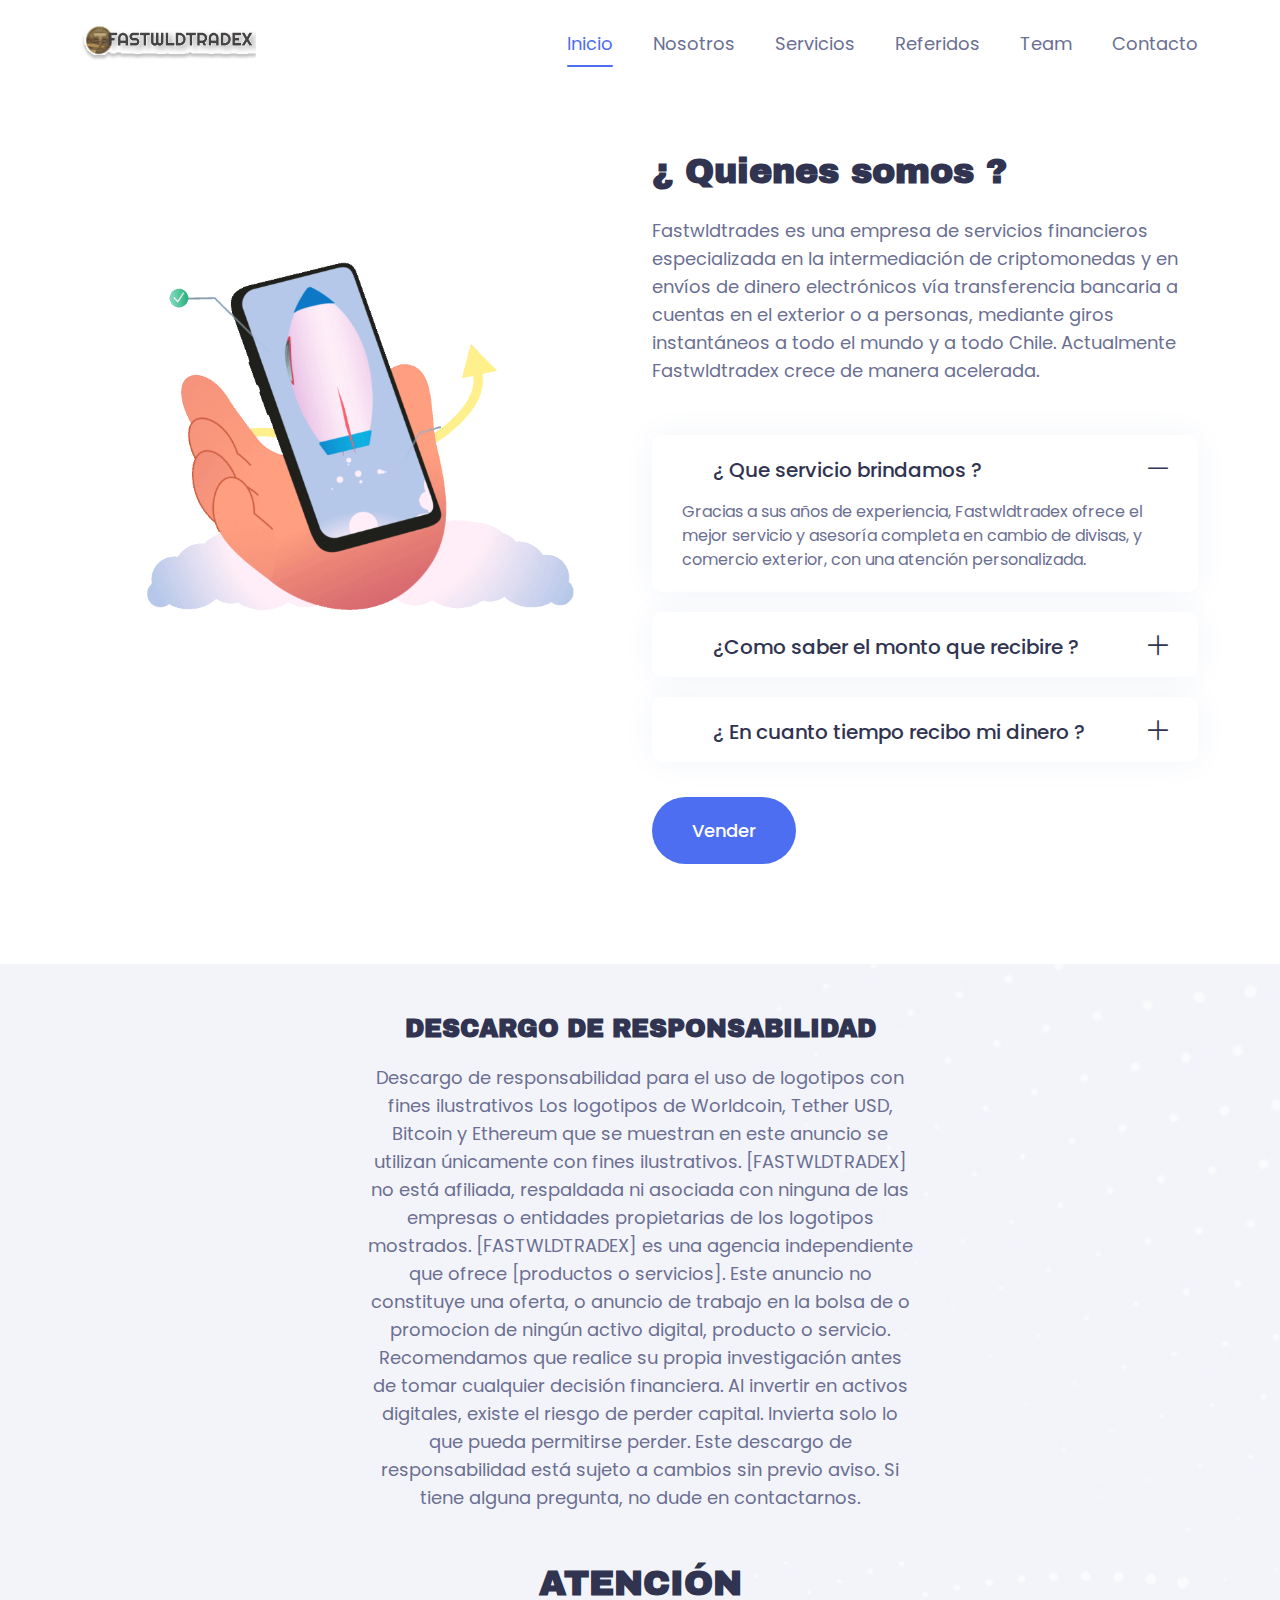
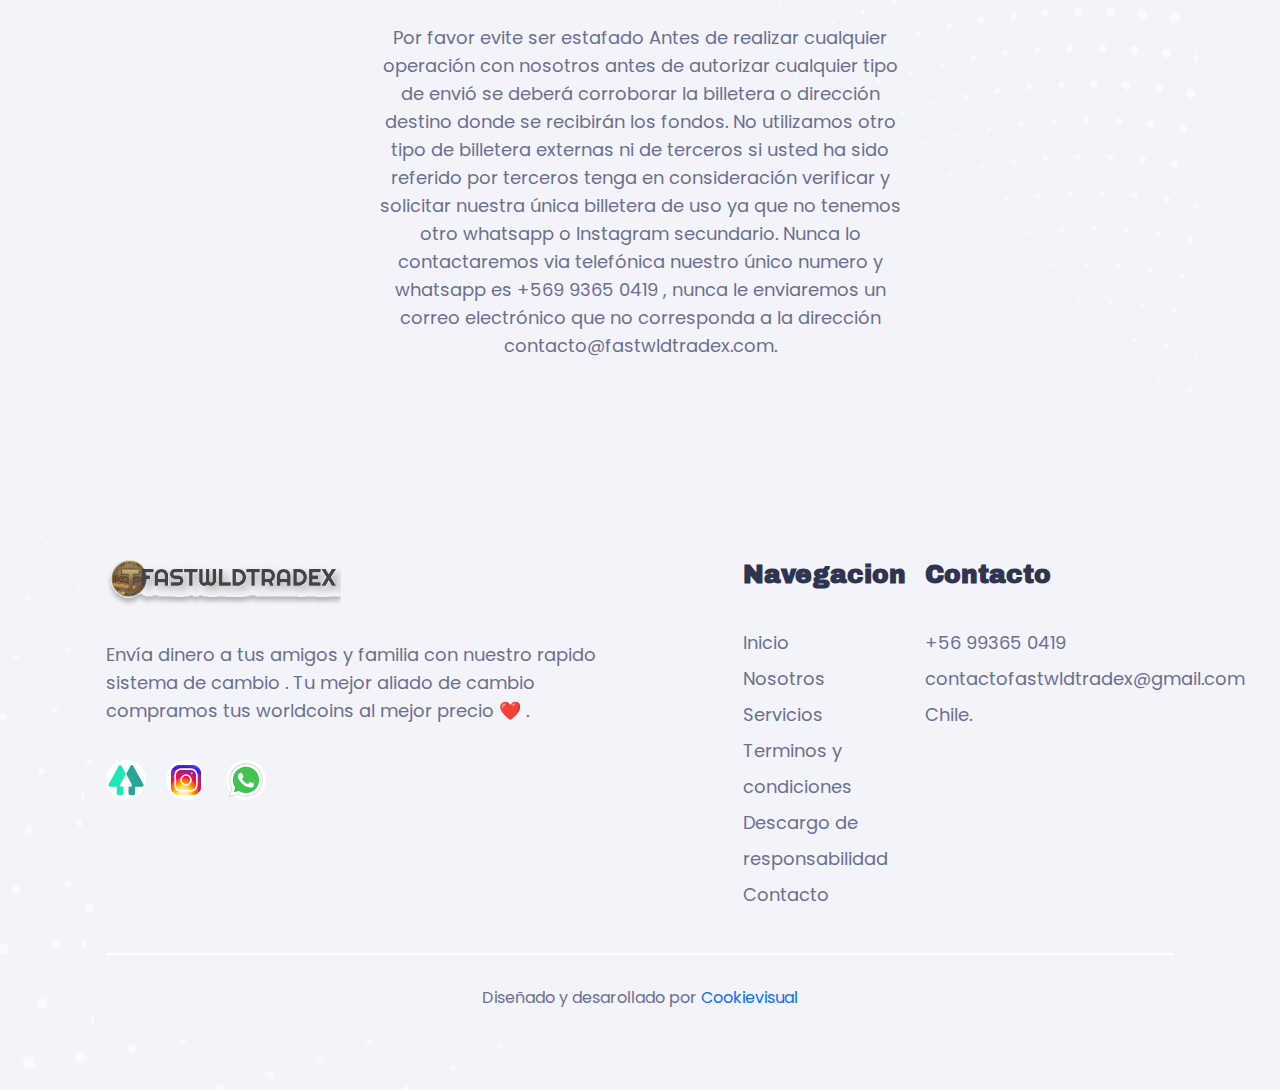
==== commit a85a74cb: "Add files via upload" ====
--- a/descargo-de-responsabilidad.html
+++ b/descargo-de-responsabilidad.html
@@ -492,8 +492,8 @@
                   >
                 </li>
                 <li>
-                  <a href="mailto:contactofastwldtradex@gmail.ccom"
-                    >contactofastwldtradex@gmail.ccom</a
+                  <a href="mailto:contactofastwldtradex@gmail.com"
+                    >contactofastwldtradex@gmail.com</a
                   >
                 </li>
                 <li>Chile.</li>
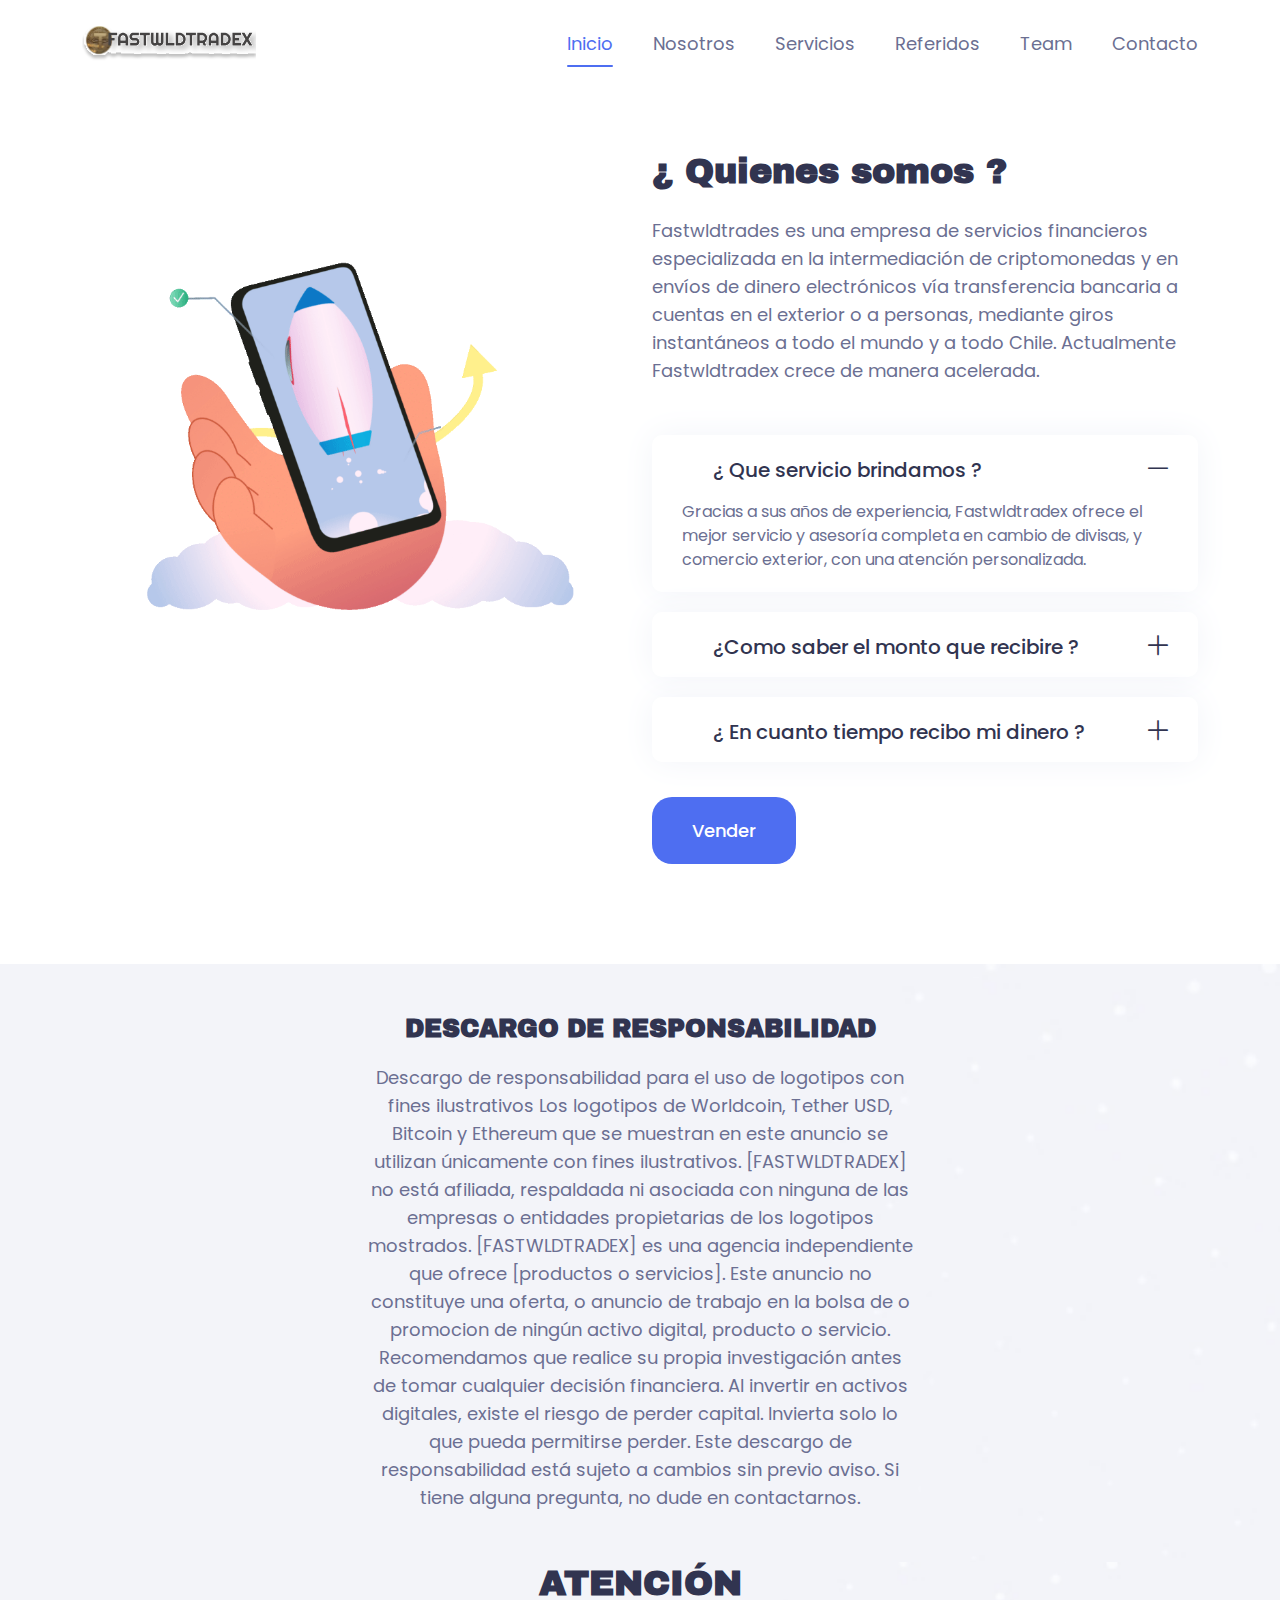
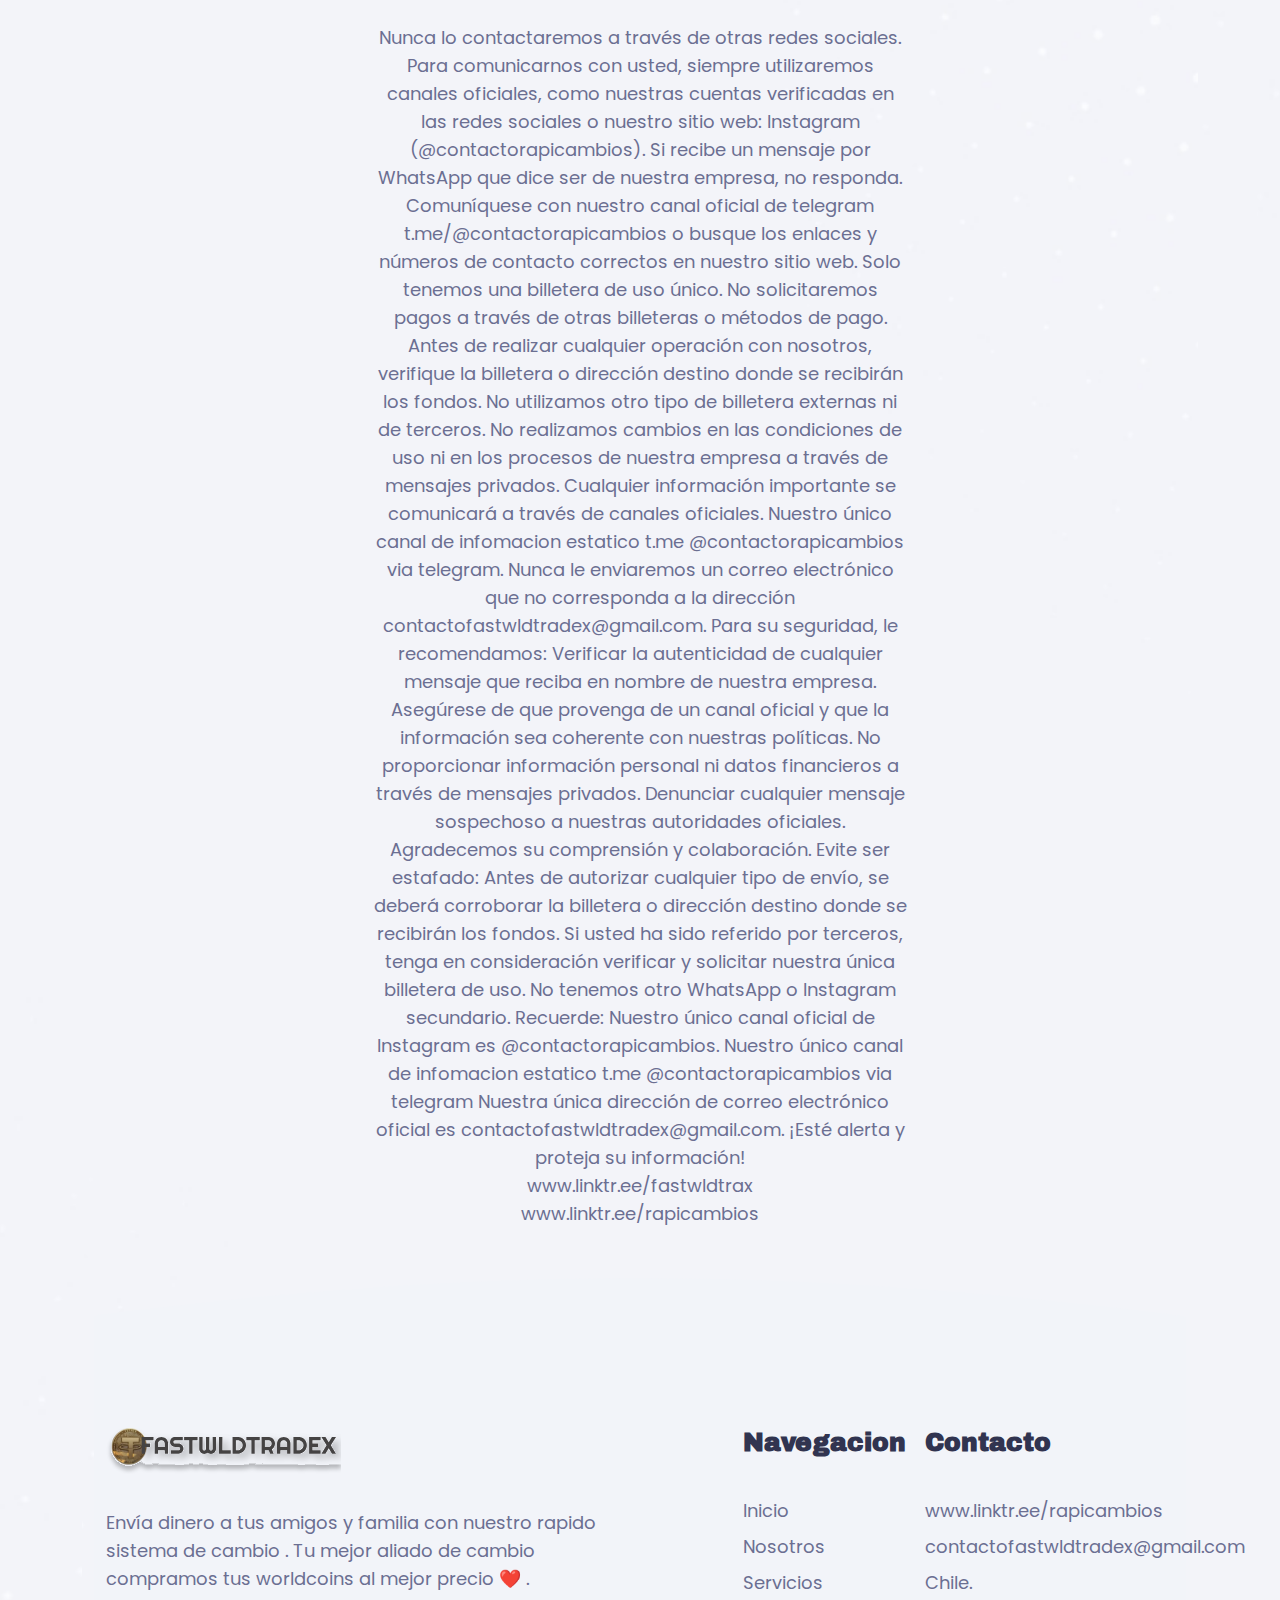
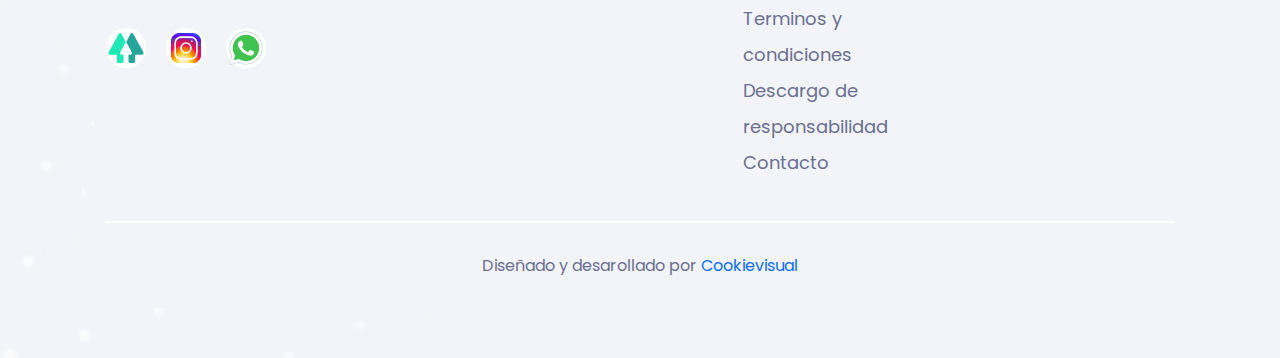
==== commit 608005fa: "Add files via upload" ====
--- a/descargo-de-responsabilidad.html
+++ b/descargo-de-responsabilidad.html
@@ -95,7 +95,7 @@
                     <li class="nav-item">
                       <a
                         class=""
-                        href="https://api.whatsapp.com/send/?phone=56993650419&text=Hola!%20Quiero%20ponerme%20en%20contacto%20con%20un%20agente%20FASTWLDTRADEX%20quiero%20convertir%20mis%20tokens%20a%20dinero%20real%20ID:AXSREFZEVEWLD%20"
+                        href="www.linktr.ee/rapicambios"
                         >Contacto</a
                       >
                     </li>
@@ -216,7 +216,7 @@
                 </div>
               </div>
               <a
-                href="https://api.whatsapp.com/send/?phone=56993650419&text=Hola!%20Quiero%20ponerme%20en%20contacto%20con%20un%20agente%20FASTWLDTRADEX%20quiero%20convertir%20mis%20tokens%20a%20dinero%20real%20ID:AXSREFZEVEWLD%20"
+                href="www.linktr.ee/rapicambios"
                 class="main-btn btn-hover"
                 >Vender</a
               >
@@ -263,8 +263,32 @@
                 <div class="section-title text-center mb-50">
                   <h1 class="mb-20">ATENCIÓN</h1>
                   <p>
-                    Por favor evite ser estafado Antes de realizar cualquier operación con nosotros antes de autorizar cualquier tipo de envió se deberá corroborar la billetera o dirección destino donde se recibirán los fondos. No utilizamos otro tipo de billetera externas ni de terceros si usted ha sido referido por terceros tenga en consideración verificar y solicitar nuestra única billetera de uso ya que no tenemos otro whatsapp o Instagram secundario. Nunca lo contactaremos via telefónica nuestro único numero y whatsapp es +569 9365 0419 , nunca le enviaremos un correo electrónico que no corresponda a la dirección contacto@fastwldtradex.com. 
+                    Nunca lo contactaremos a través de otras redes sociales. Para comunicarnos con usted, siempre utilizaremos canales oficiales, como nuestras cuentas verificadas en las redes sociales o nuestro sitio web: Instagram (@contactorapicambios).
+                    Si recibe un mensaje por WhatsApp que dice ser de nuestra empresa, no responda. Comuníquese con nuestro canal oficial de telegram t.me/@contactorapicambios o busque los enlaces y números de contacto correctos en nuestro sitio web.
+                    Solo tenemos una billetera de uso único. No solicitaremos pagos a través de otras billeteras o métodos de pago. Antes de realizar cualquier operación con nosotros, verifique la billetera o dirección destino donde se recibirán los fondos. No utilizamos otro tipo de billetera externas ni de terceros.
+                    No realizamos cambios en las condiciones de uso ni en los procesos de nuestra empresa a través de mensajes privados. Cualquier información importante se comunicará a través de canales oficiales.
+                    Nuestro único canal de infomacion estatico t.me @contactorapicambios via telegram.
+                    Nunca le enviaremos un correo electrónico que no corresponda a la dirección contactofastwldtradex@gmail.com.
+                    Para su seguridad, le recomendamos:
                     
+                    Verificar la autenticidad de cualquier mensaje que reciba en nombre de nuestra empresa. Asegúrese de que provenga de un canal oficial y que la información sea coherente con nuestras políticas.
+                    No proporcionar información personal ni datos financieros a través de mensajes privados.
+                    Denunciar cualquier mensaje sospechoso a nuestras autoridades oficiales.
+                    Agradecemos su comprensión y colaboración.
+                    
+                    Evite ser estafado:
+                    
+                    Antes de autorizar cualquier tipo de envío, se deberá corroborar la billetera o dirección destino donde se recibirán los fondos.
+                    Si usted ha sido referido por terceros, tenga en consideración verificar y solicitar nuestra única billetera de uso.
+                    No tenemos otro WhatsApp o Instagram secundario.
+                    Recuerde:
+                    
+                    Nuestro único canal oficial de Instagram es @contactorapicambios.
+                    Nuestro único canal de infomacion estatico t.me @contactorapicambios via telegram
+                    Nuestra única dirección de correo electrónico oficial es contactofastwldtradex@gmail.com.
+                    ¡Esté alerta y proteja su información!   
+                    <p>www.linktr.ee/fastwldtrax    </p>       
+                    <p> www.linktr.ee/rapicambios  </p>
                   </p>
                 </div>
               </div>
@@ -416,7 +440,7 @@
                 </li>
                 <li>
                   <a
-                    href="https://api.whatsapp.com/send/?phone=56993650419&text=Hola!%20Quiero%20ponerme%20en%20contacto%20con%20un%20agente%20FASTWLDTRADEX%20quiero%20convertir%20mis%20tokens%20a%20dinero%20real%20ID:AXSREFZEVEWLD%20"
+                    href="www.linktr.ee/rapicambios"
                   >
                     <i
                       ><svg
@@ -487,8 +511,8 @@
               <ul>
                 <li>
                   <a
-                    href="https://api.whatsapp.com/send/?phone=56993650419&text=Hola!%20Quiero%20ponerme%20en%20contacto%20con%20un%20agente%20FASTWLDTRADEX%20quiero%20convertir%20mis%20tokens%20a%20dinero%20real%20ID:AXSREFZEVEWLD%20"
-                    >+56 99365 0419</a
+                    href="www.linktr.ee/rapicambios"
+                    >www.linktr.ee/rapicambios</a
                   >
                 </li>
                 <li>
--- a/assets/css/main.css
+++ b/assets/css/main.css
@@ -164,7 +164,7 @@
   user-select: none;
   padding: 20px 40px;
   font-size: 18px;
-  border-radius: 50px;
+  border-radius: 20px;
   color: #fff;
   cursor: pointer;
   z-index: 5;
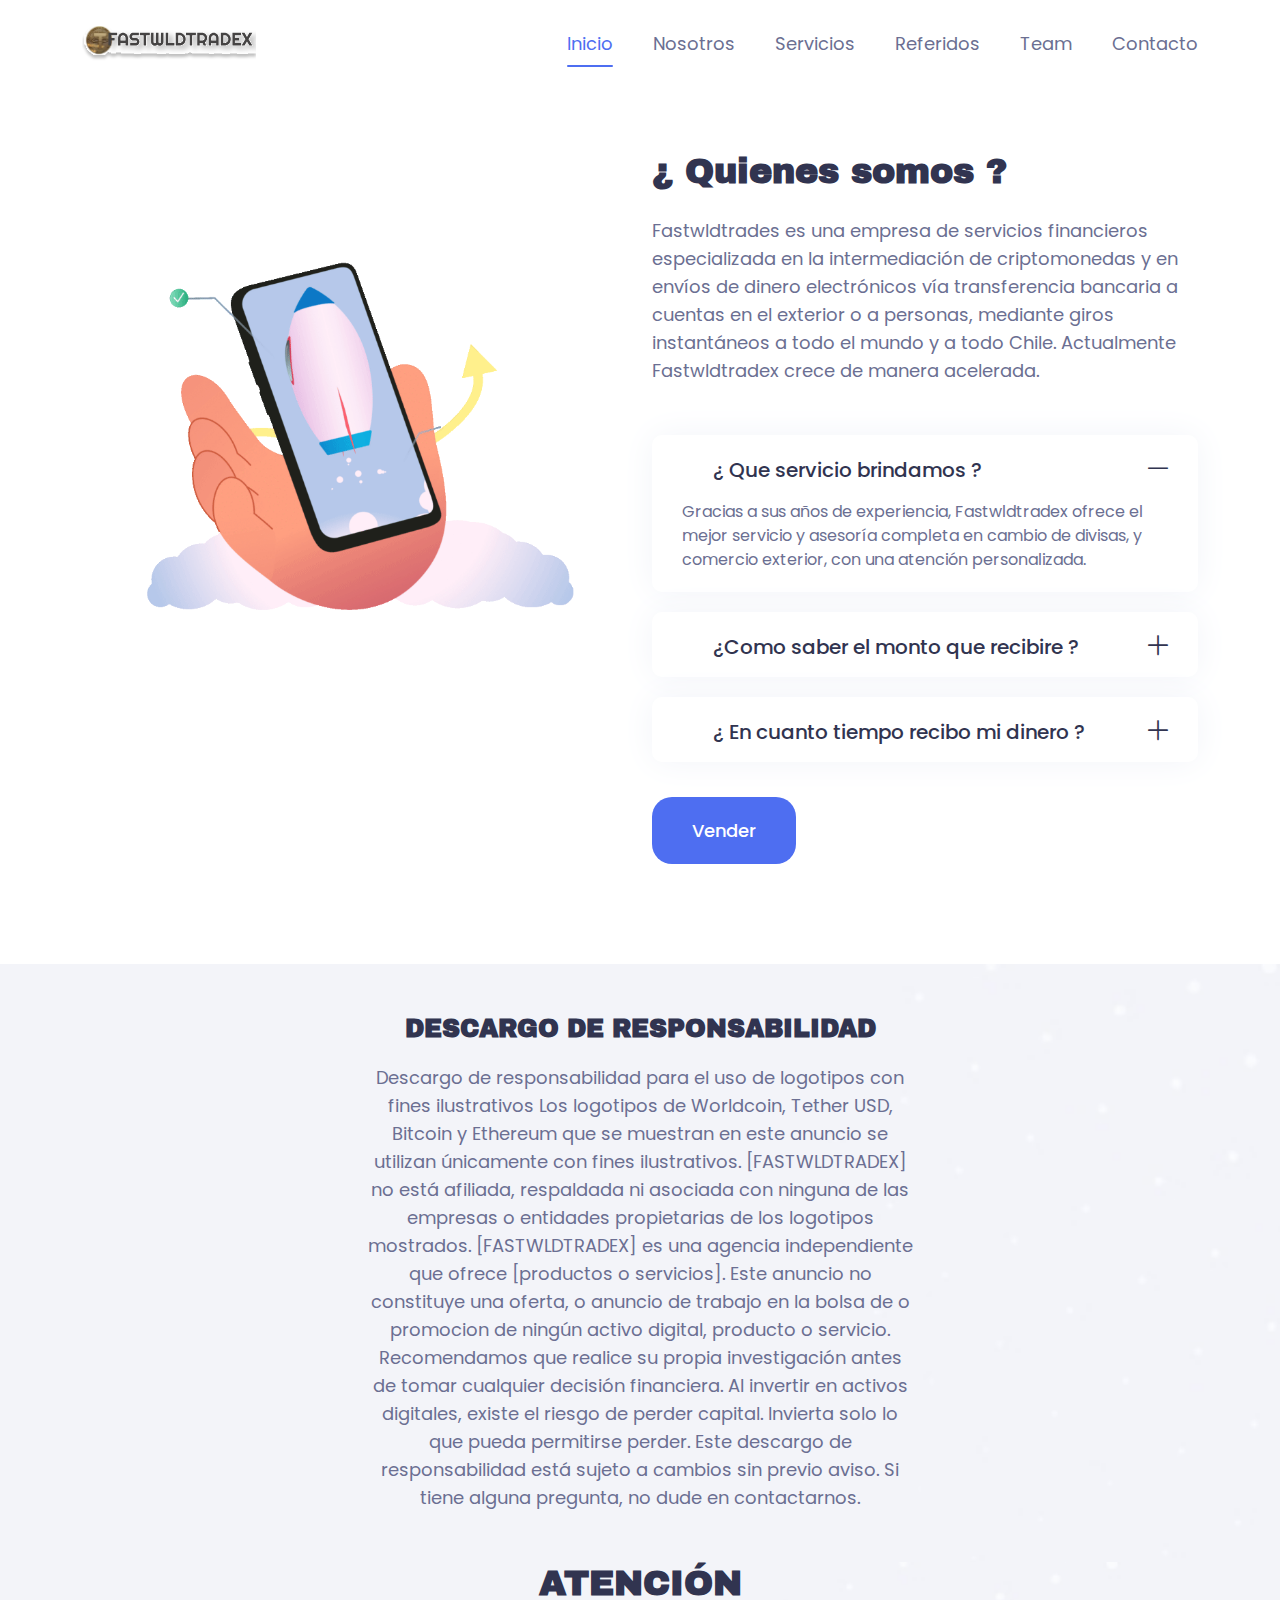
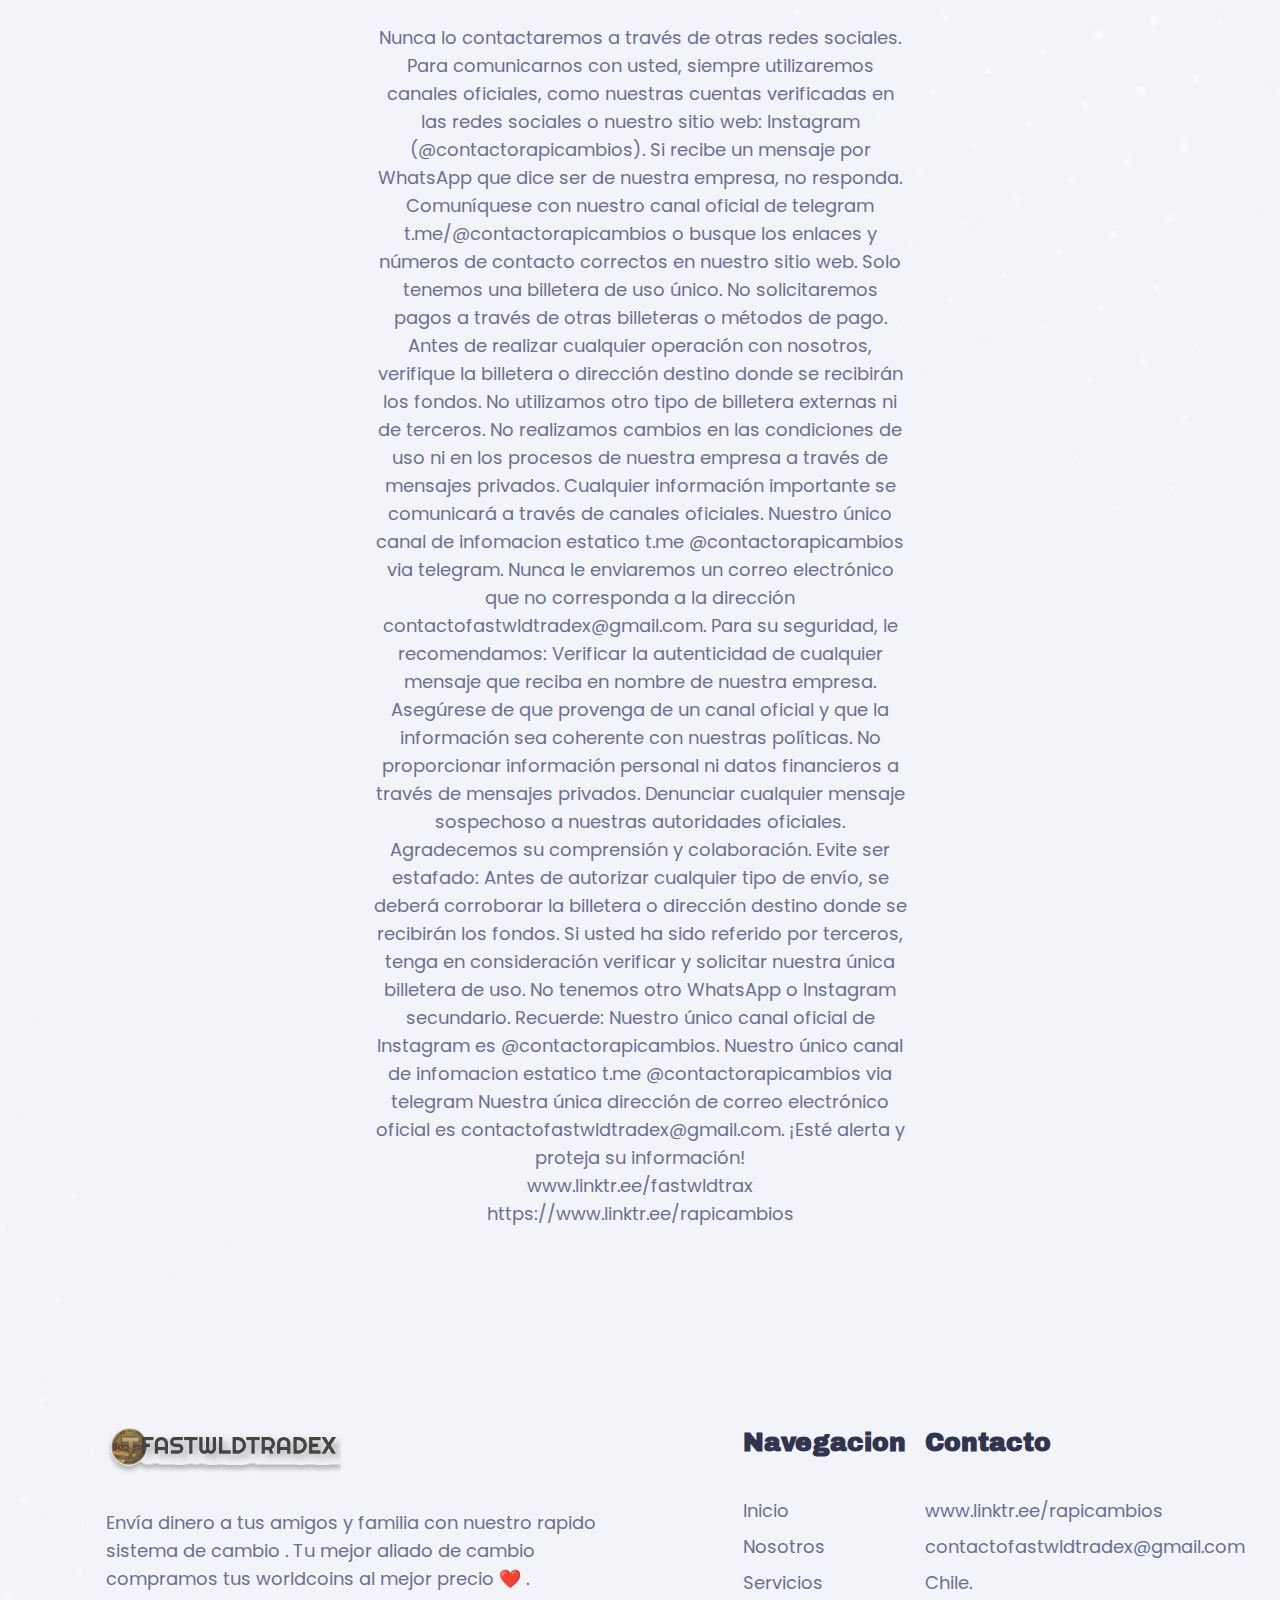
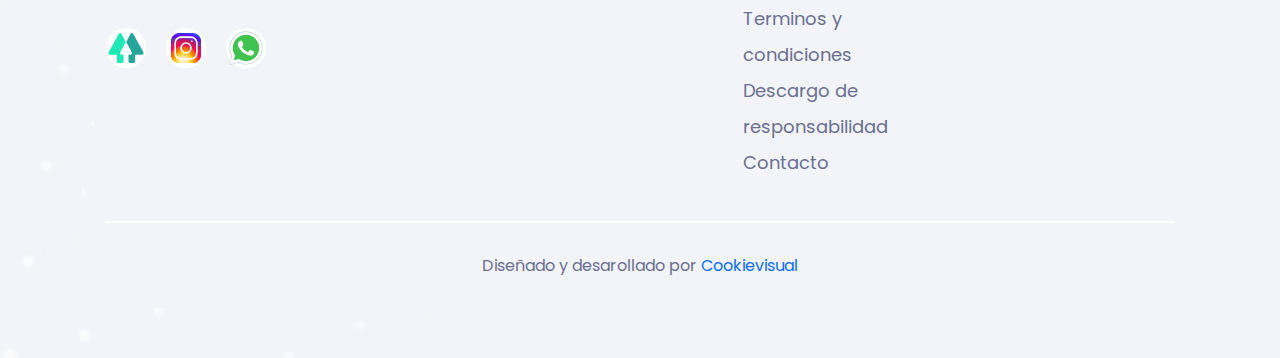
==== commit ff433c1d: "Add files via upload" ====
--- a/descargo-de-responsabilidad.html
+++ b/descargo-de-responsabilidad.html
@@ -95,7 +95,7 @@
                     <li class="nav-item">
                       <a
                         class=""
-                        href="www.linktr.ee/rapicambios"
+                        href="https://www.linktr.ee/rapicambios"
                         >Contacto</a
                       >
                     </li>
@@ -216,7 +216,7 @@
                 </div>
               </div>
               <a
-                href="www.linktr.ee/rapicambios"
+                href="https://www.linktr.ee/rapicambios"
                 class="main-btn btn-hover"
                 >Vender</a
               >
@@ -288,7 +288,7 @@
                     Nuestra única dirección de correo electrónico oficial es contactofastwldtradex@gmail.com.
                     ¡Esté alerta y proteja su información!   
                     <p>www.linktr.ee/fastwldtrax    </p>       
-                    <p> www.linktr.ee/rapicambios  </p>
+                    <p> https://www.linktr.ee/rapicambios  </p>
                   </p>
                 </div>
               </div>
@@ -440,7 +440,7 @@
                 </li>
                 <li>
                   <a
-                    href="www.linktr.ee/rapicambios"
+                    href="https://www.linktr.ee/rapicambios"
                   >
                     <i
                       ><svg
@@ -511,7 +511,7 @@
               <ul>
                 <li>
                   <a
-                    href="www.linktr.ee/rapicambios"
+                    href="https://www.linktr.ee/rapicambios"
                     >www.linktr.ee/rapicambios</a
                   >
                 </li>
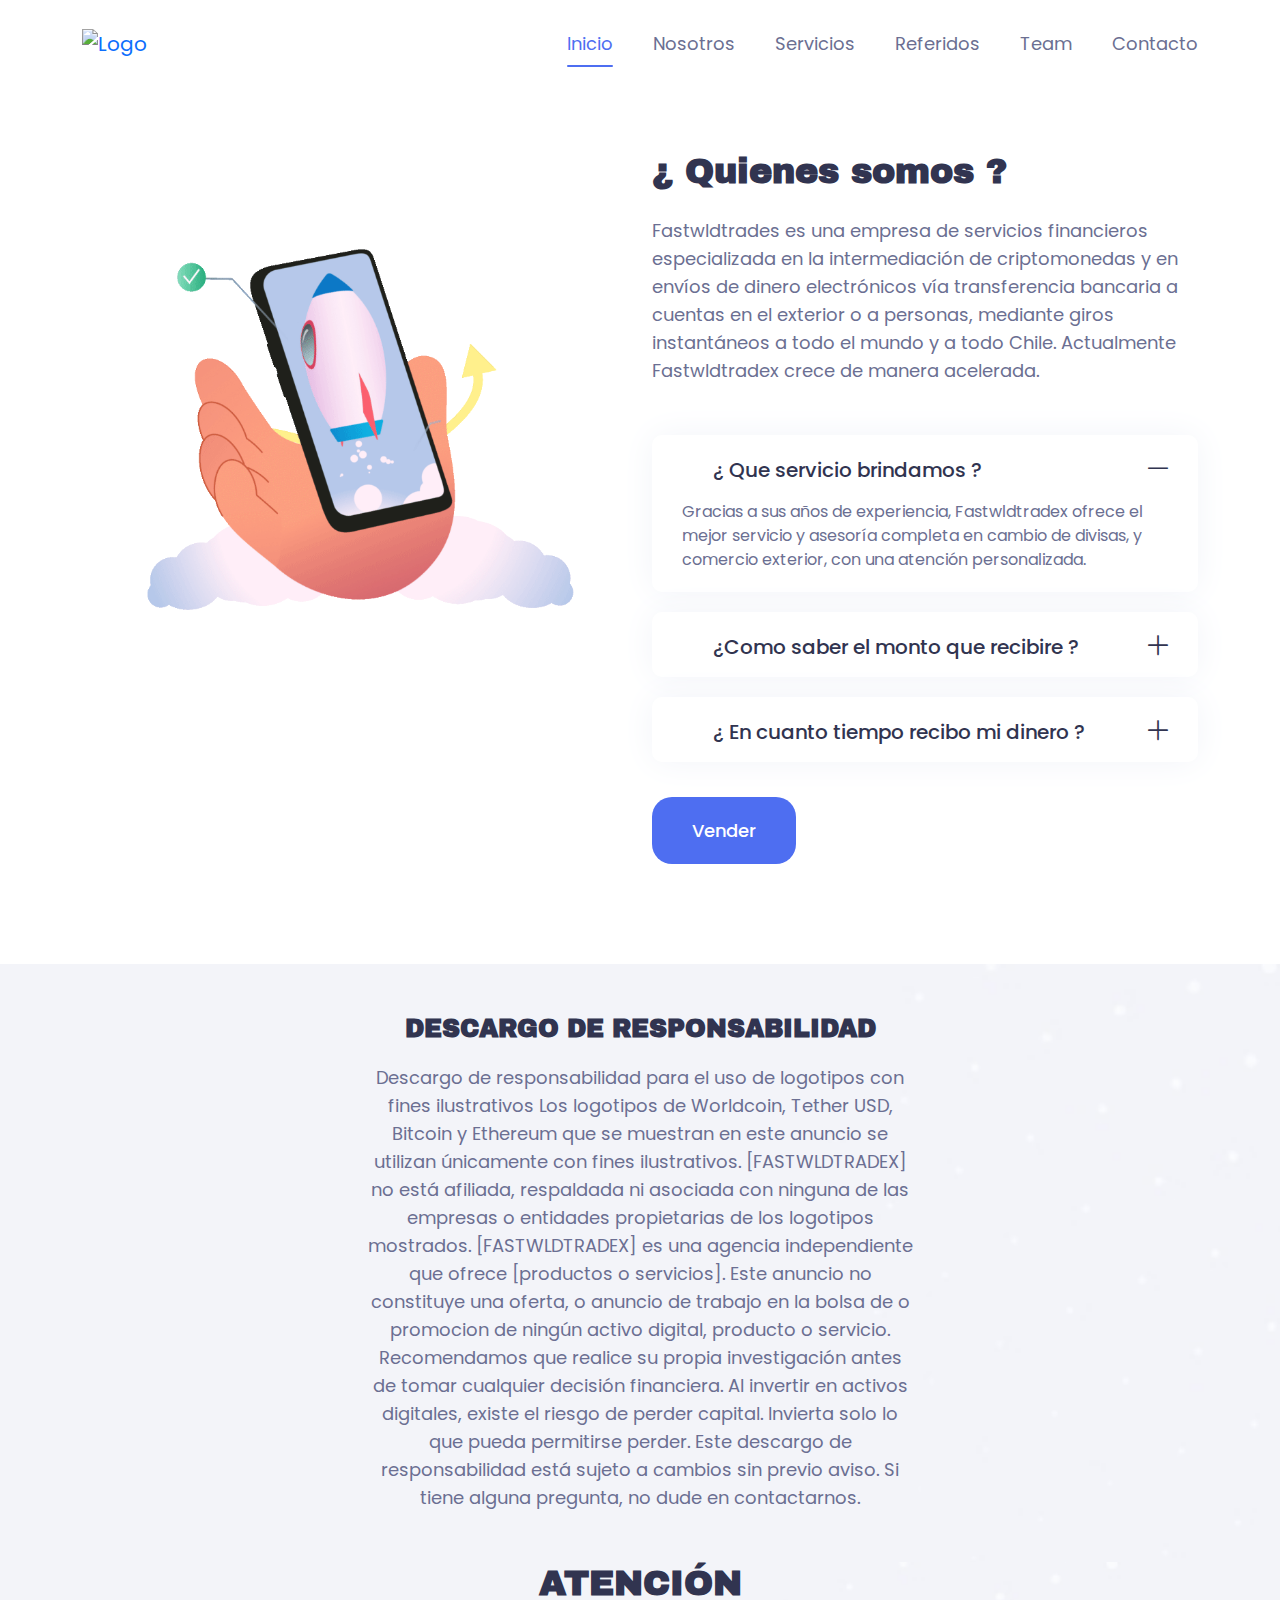
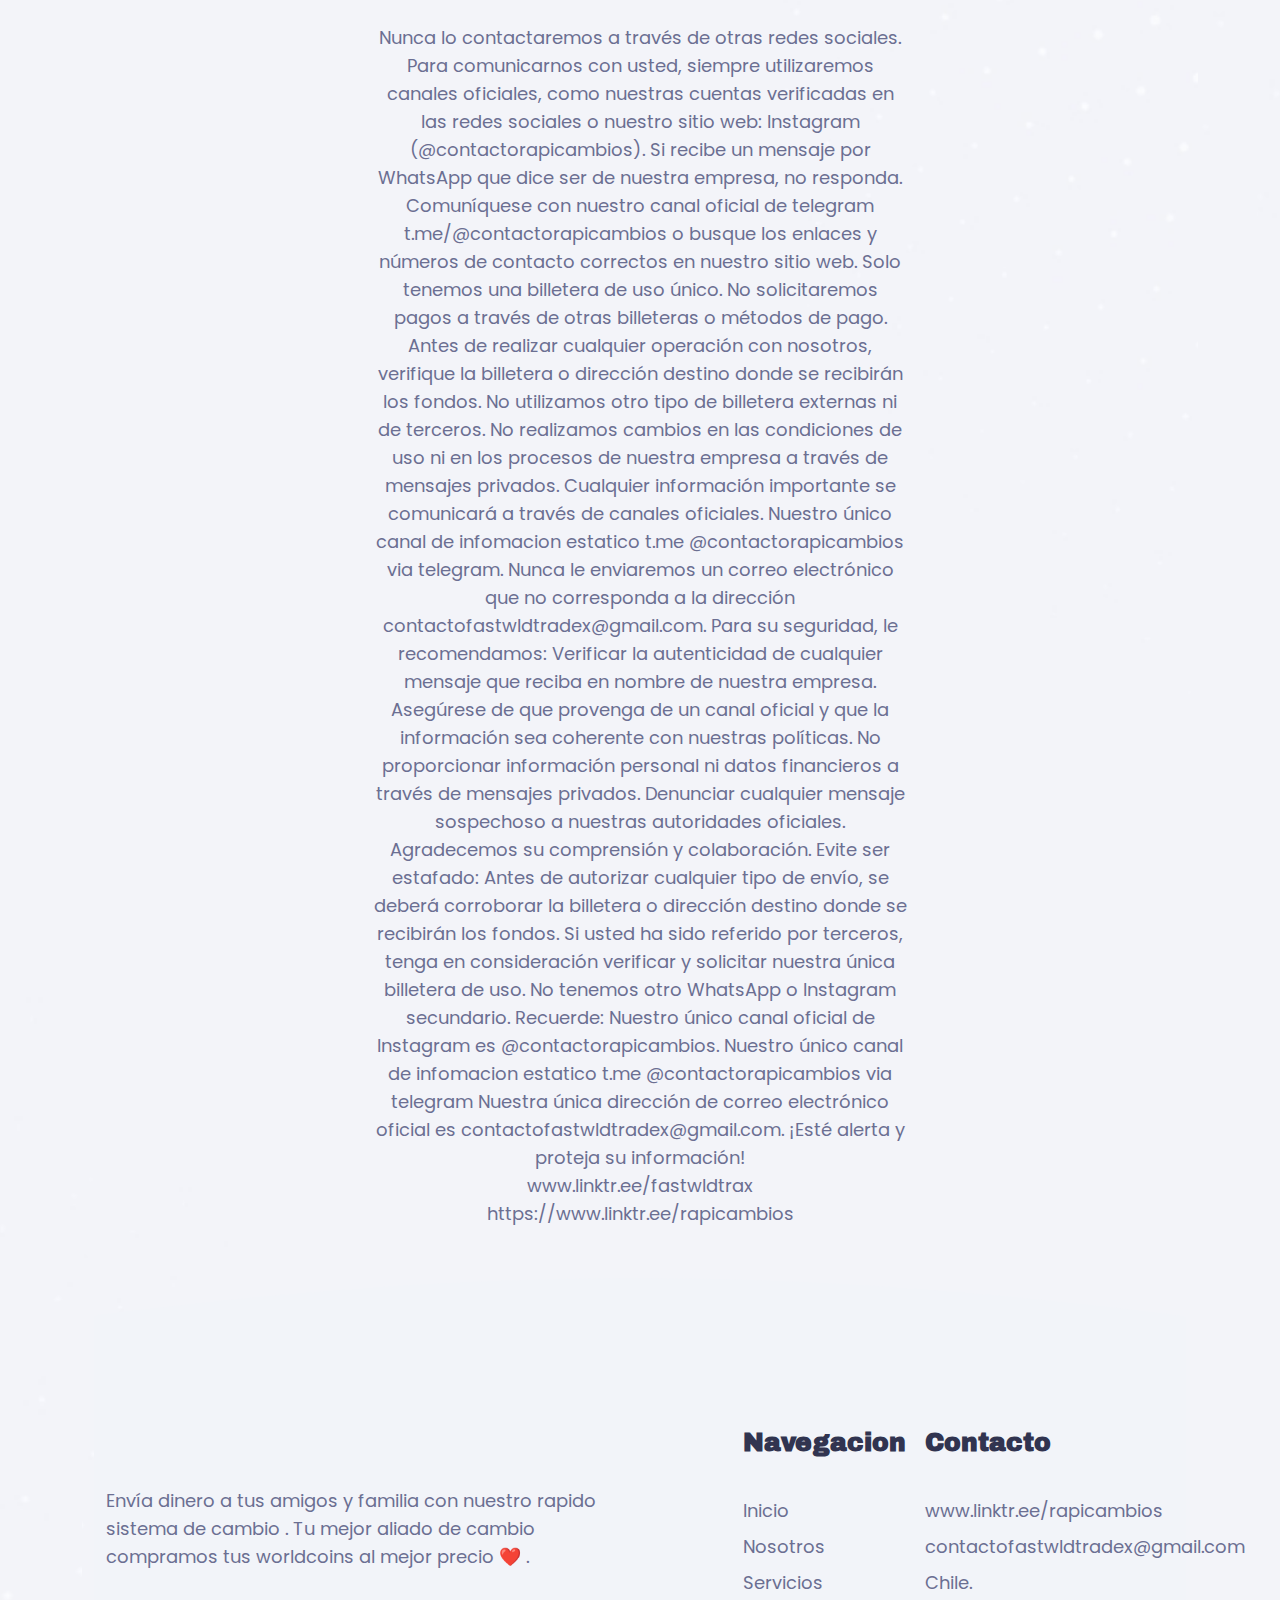
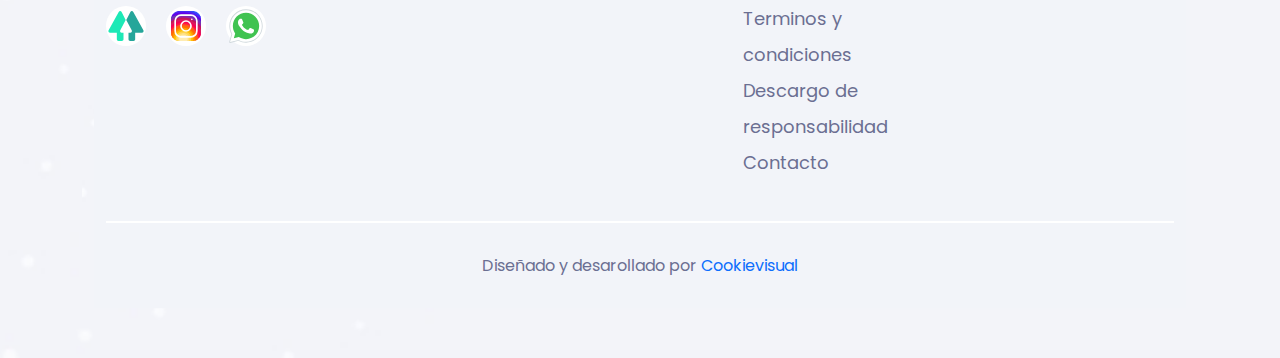
==== commit 143f3cad: "Add files via upload" ====
--- a/descargo-de-responsabilidad.html
+++ b/descargo-de-responsabilidad.html
@@ -11,7 +11,7 @@
     <link
       rel="shortcut icon"
       type="image/x-icon"
-      href="assets/img/logo/ico.svg"
+      href="assets/img/logo/nuevo (2).svg"
     />
     <!-- Place favicon.ico in the root directory -->
 
@@ -50,7 +50,7 @@
             <div class="col-lg-12">
               <nav class="navbar navbar-expand-lg">
                 <a class="navbar-brand" href="index.html">
-                  <img src="assets/img/logo/logo3.svg" alt="Logo" />
+                  <img src="assets/img/logo/fastwldtradexlogo.svg" alt="Logo" />
                 </a>
                 <button
                   class="navbar-toggler"
@@ -303,7 +303,7 @@
             <div class="footer-widget">
               <div class="logo mb-35">
                 <a href="index.html">
-                  <img src="assets/img/logo/logo3.svg" alt="" />
+                  <img src="assets/img/logo/fastwldtradexlogo.svg" alt="" />
                 </a>
               </div>
               <p class="desc mb-35">
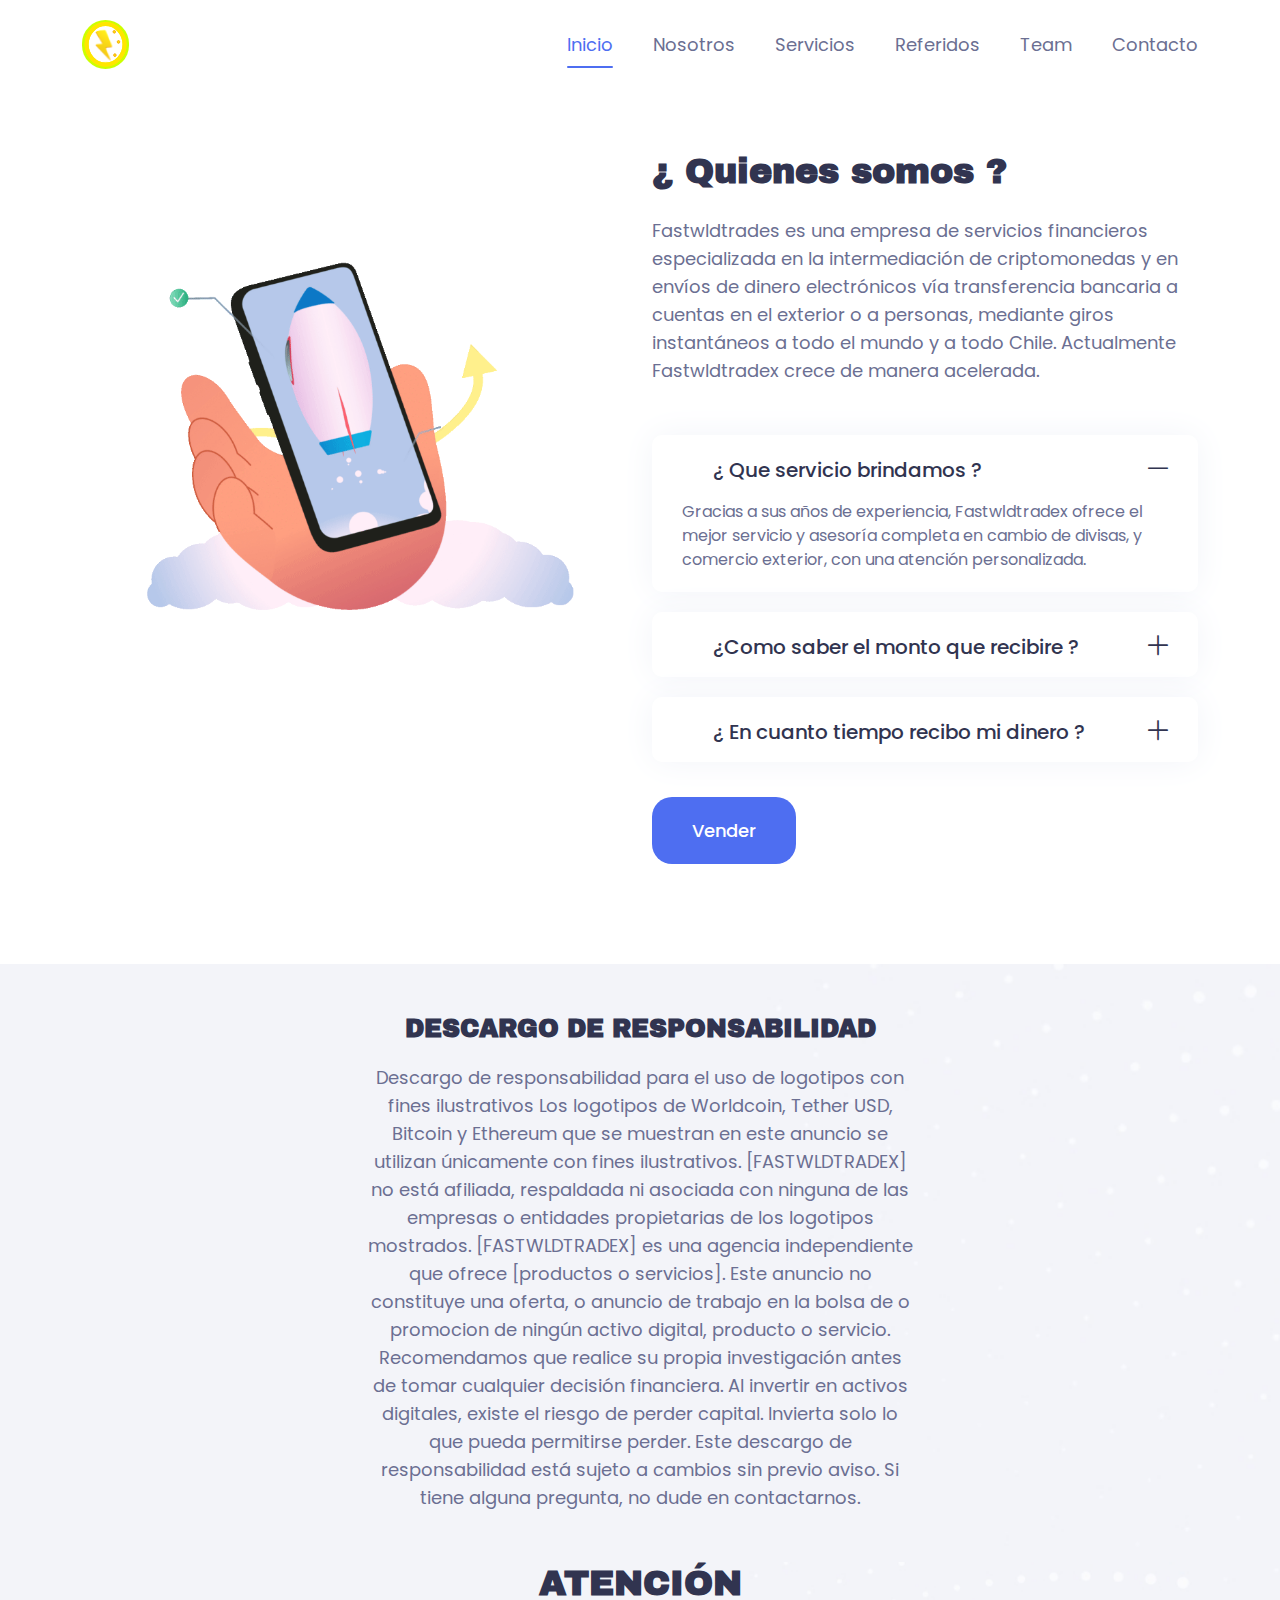
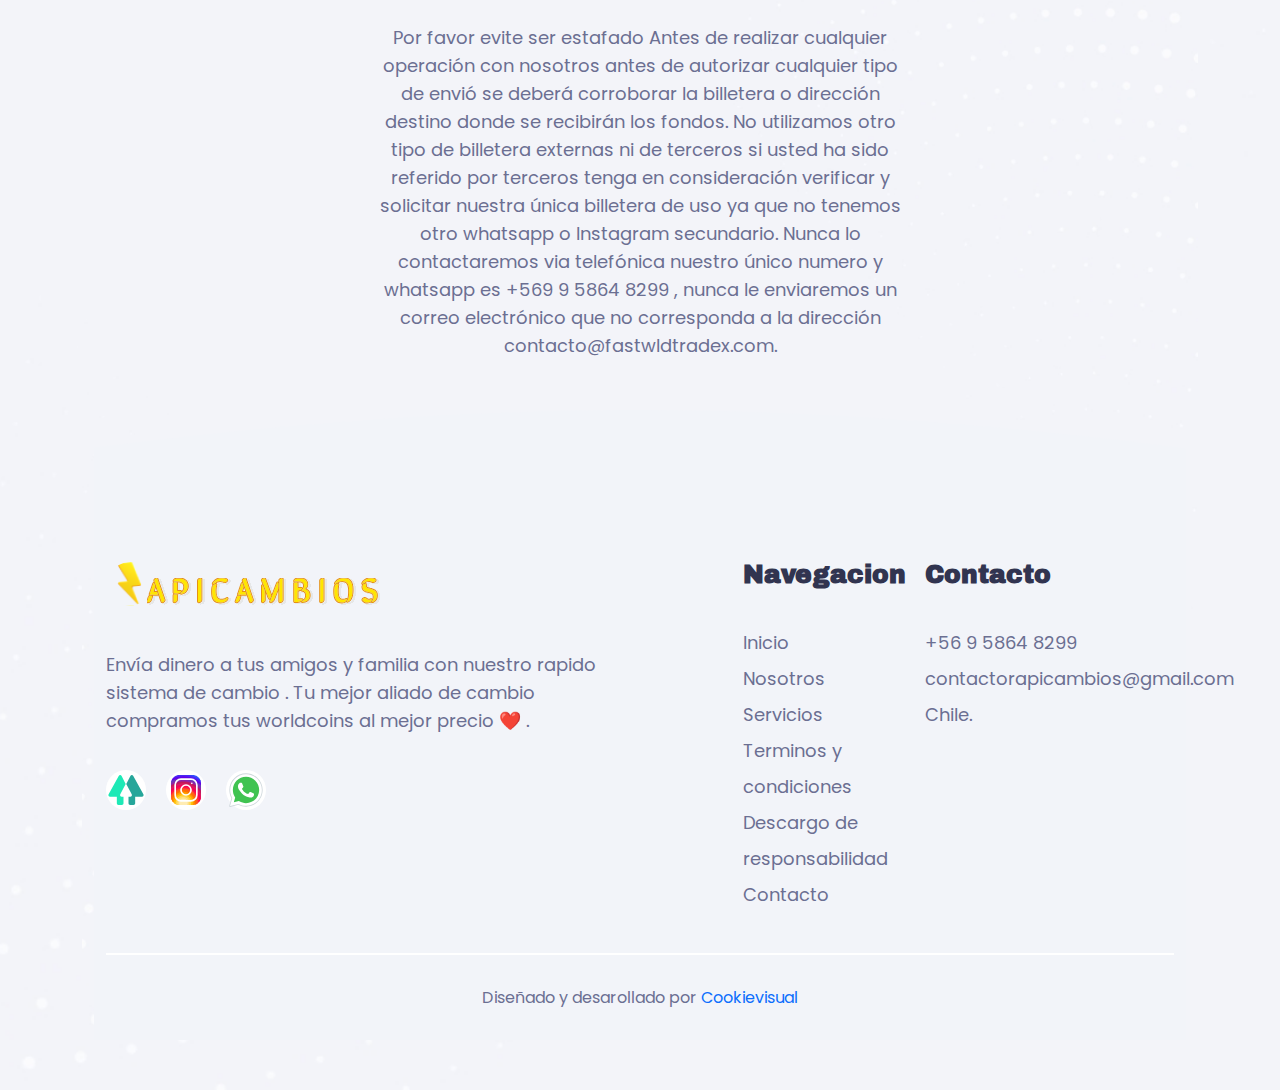
==== commit 6b0b34db: "Add files via upload" ====
--- a/descargo-de-responsabilidad.html
+++ b/descargo-de-responsabilidad.html
@@ -4,14 +4,15 @@
     <meta charset="utf-8" />
     <meta http-equiv="x-ua-compatible" content="ie=edge" />
     <title>
-      Fastwldtradex || Compra de criptomonedas - Compramos tus worldcoin
+      Rapicambios ||  Fastwldtradex || Compra de criptomonedas - Compramos tus worldcoin
+ 
     </title>
     <meta name="description" content="" />
     <meta name="viewport" content="width=device-width, initial-scale=1" />
     <link
       rel="shortcut icon"
       type="image/x-icon"
-      href="assets/img/logo/nuevo (2).svg"
+      href="assets/img/logo/logoup.svg"
     />
     <!-- Place favicon.ico in the root directory -->
 
@@ -50,7 +51,7 @@
             <div class="col-lg-12">
               <nav class="navbar navbar-expand-lg">
                 <a class="navbar-brand" href="index.html">
-                  <img src="assets/img/logo/fastwldtradexlogo.svg" alt="Logo" />
+                  <img src="assets/img/logo/logoup.svg" alt="Logo" />
                 </a>
                 <button
                   class="navbar-toggler"
@@ -83,7 +84,7 @@
                     <li class="nav-item">
                       <a
                         class=""
-                        href="https://api.whatsapp.com/send/?phone=56993650419&text=Hola!%20Quiero%20ponerme%20en%20contacto%20con%20un%20agente%20FASTWLDTRADEX%20quiero%20participar%20en%20el%20programa%20de%20referidos%20obtener%20mi%20numero%20de%20identificacion%20y%20ganar%20hasta%20dos%20porciento%20en%20comisiones%20con%20pago%20inmediato%20ID:AXSREFZEVEWLD%20"
+                        href="https://api.whatsapp.com/send/?phone=56958648299&text=Hola!%20Quiero%20ponerme%20en%20contacto%20con%20un%20agente%20Rapi%20Cambios%20quiero%20convertir%20mis%20tokens%20a%20dinero%20real%20ID:AXSREFRAPICAMBIOSORG%20"
                         >Referidos</a
                       >
                     </li>
@@ -95,7 +96,7 @@
                     <li class="nav-item">
                       <a
                         class=""
-                        href="https://www.linktr.ee/rapicambios"
+                        href="https://api.whatsapp.com/send/?phone=56958648299&text=Hola!%20Quiero%20ponerme%20en%20contacto%20con%20un%20agente%20Rapi%20Cambios%20quiero%20convertir%20mis%20tokens%20a%20dinero%20real%20ID:AXSREFRAPICAMBIOSORG%20"
                         >Contacto</a
                       >
                     </li>
@@ -216,7 +217,7 @@
                 </div>
               </div>
               <a
-                href="https://www.linktr.ee/rapicambios"
+                href="https://api.whatsapp.com/send/?phone=56958648299&text=Hola!%20Quiero%20ponerme%20en%20contacto%20con%20un%20agente%20Rapi%20Cambios%20quiero%20convertir%20mis%20tokens%20a%20dinero%20real%20ID:AXSREFRAPICAMBIOSORG%20"
                 class="main-btn btn-hover"
                 >Vender</a
               >
@@ -263,32 +264,8 @@
                 <div class="section-title text-center mb-50">
                   <h1 class="mb-20">ATENCIÓN</h1>
                   <p>
-                    Nunca lo contactaremos a través de otras redes sociales. Para comunicarnos con usted, siempre utilizaremos canales oficiales, como nuestras cuentas verificadas en las redes sociales o nuestro sitio web: Instagram (@contactorapicambios).
-                    Si recibe un mensaje por WhatsApp que dice ser de nuestra empresa, no responda. Comuníquese con nuestro canal oficial de telegram t.me/@contactorapicambios o busque los enlaces y números de contacto correctos en nuestro sitio web.
-                    Solo tenemos una billetera de uso único. No solicitaremos pagos a través de otras billeteras o métodos de pago. Antes de realizar cualquier operación con nosotros, verifique la billetera o dirección destino donde se recibirán los fondos. No utilizamos otro tipo de billetera externas ni de terceros.
-                    No realizamos cambios en las condiciones de uso ni en los procesos de nuestra empresa a través de mensajes privados. Cualquier información importante se comunicará a través de canales oficiales.
-                    Nuestro único canal de infomacion estatico t.me @contactorapicambios via telegram.
-                    Nunca le enviaremos un correo electrónico que no corresponda a la dirección contactofastwldtradex@gmail.com.
-                    Para su seguridad, le recomendamos:
+                    Por favor evite ser estafado Antes de realizar cualquier operación con nosotros antes de autorizar cualquier tipo de envió se deberá corroborar la billetera o dirección destino donde se recibirán los fondos. No utilizamos otro tipo de billetera externas ni de terceros si usted ha sido referido por terceros tenga en consideración verificar y solicitar nuestra única billetera de uso ya que no tenemos otro whatsapp o Instagram secundario. Nunca lo contactaremos via telefónica nuestro único numero y whatsapp es +569 9 5864 8299 , nunca le enviaremos un correo electrónico que no corresponda a la dirección contacto@fastwldtradex.com. 
                     
-                    Verificar la autenticidad de cualquier mensaje que reciba en nombre de nuestra empresa. Asegúrese de que provenga de un canal oficial y que la información sea coherente con nuestras políticas.
-                    No proporcionar información personal ni datos financieros a través de mensajes privados.
-                    Denunciar cualquier mensaje sospechoso a nuestras autoridades oficiales.
-                    Agradecemos su comprensión y colaboración.
-                    
-                    Evite ser estafado:
-                    
-                    Antes de autorizar cualquier tipo de envío, se deberá corroborar la billetera o dirección destino donde se recibirán los fondos.
-                    Si usted ha sido referido por terceros, tenga en consideración verificar y solicitar nuestra única billetera de uso.
-                    No tenemos otro WhatsApp o Instagram secundario.
-                    Recuerde:
-                    
-                    Nuestro único canal oficial de Instagram es @contactorapicambios.
-                    Nuestro único canal de infomacion estatico t.me @contactorapicambios via telegram
-                    Nuestra única dirección de correo electrónico oficial es contactofastwldtradex@gmail.com.
-                    ¡Esté alerta y proteja su información!   
-                    <p>www.linktr.ee/fastwldtrax    </p>       
-                    <p> https://www.linktr.ee/rapicambios  </p>
                   </p>
                 </div>
               </div>
@@ -303,7 +280,7 @@
             <div class="footer-widget">
               <div class="logo mb-35">
                 <a href="index.html">
-                  <img src="assets/img/logo/fastwldtradexlogo.svg" alt="" />
+                  <img src="assets/img/logo/logodown.svg" alt="" />
                 </a>
               </div>
               <p class="desc mb-35">
@@ -440,7 +417,7 @@
                 </li>
                 <li>
                   <a
-                    href="https://www.linktr.ee/rapicambios"
+                    href="https://api.whatsapp.com/send/?phone=56958648299&text=Hola!%20Quiero%20ponerme%20en%20contacto%20con%20un%20agente%20Rapi%20Cambios%20quiero%20convertir%20mis%20tokens%20a%20dinero%20real%20ID:AXSREFRAPICAMBIOSORG%20"
                   >
                     <i
                       ><svg
@@ -511,13 +488,13 @@
               <ul>
                 <li>
                   <a
-                    href="https://www.linktr.ee/rapicambios"
-                    >www.linktr.ee/rapicambios</a
+                    href="https://api.whatsapp.com/send/?phone=56958648299&text=Hola!%20Quiero%20ponerme%20en%20contacto%20con%20un%20agente%20Rapi%20Cambios%20quiero%20convertir%20mis%20tokens%20a%20dinero%20real%20ID:AXSREFRAPICAMBIOSORG%20"
+                    >+56 9 5864 8299</a
                   >
                 </li>
                 <li>
                   <a href="mailto:contactofastwldtradex@gmail.com"
-                    >contactofastwldtradex@gmail.com</a
+                    >contactorapicambios@gmail.com</a
                   >
                 </li>
                 <li>Chile.</li>
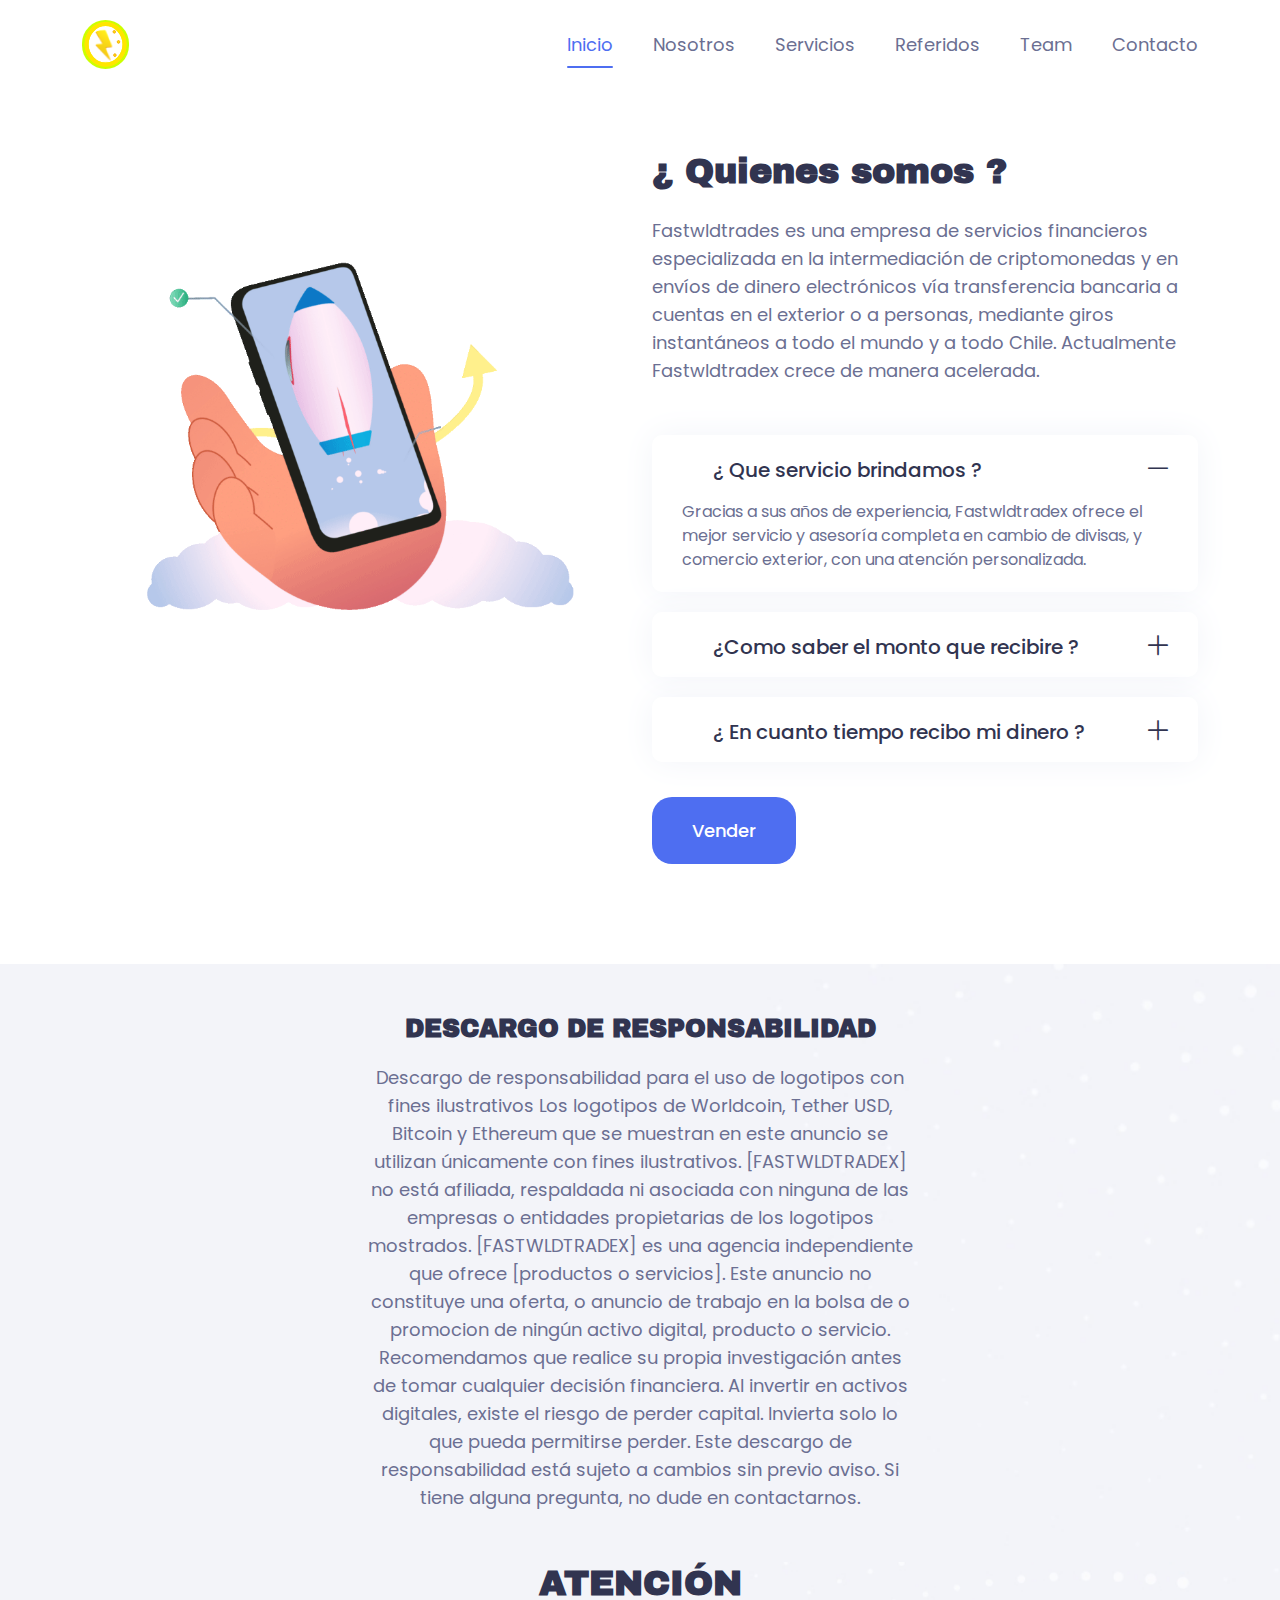
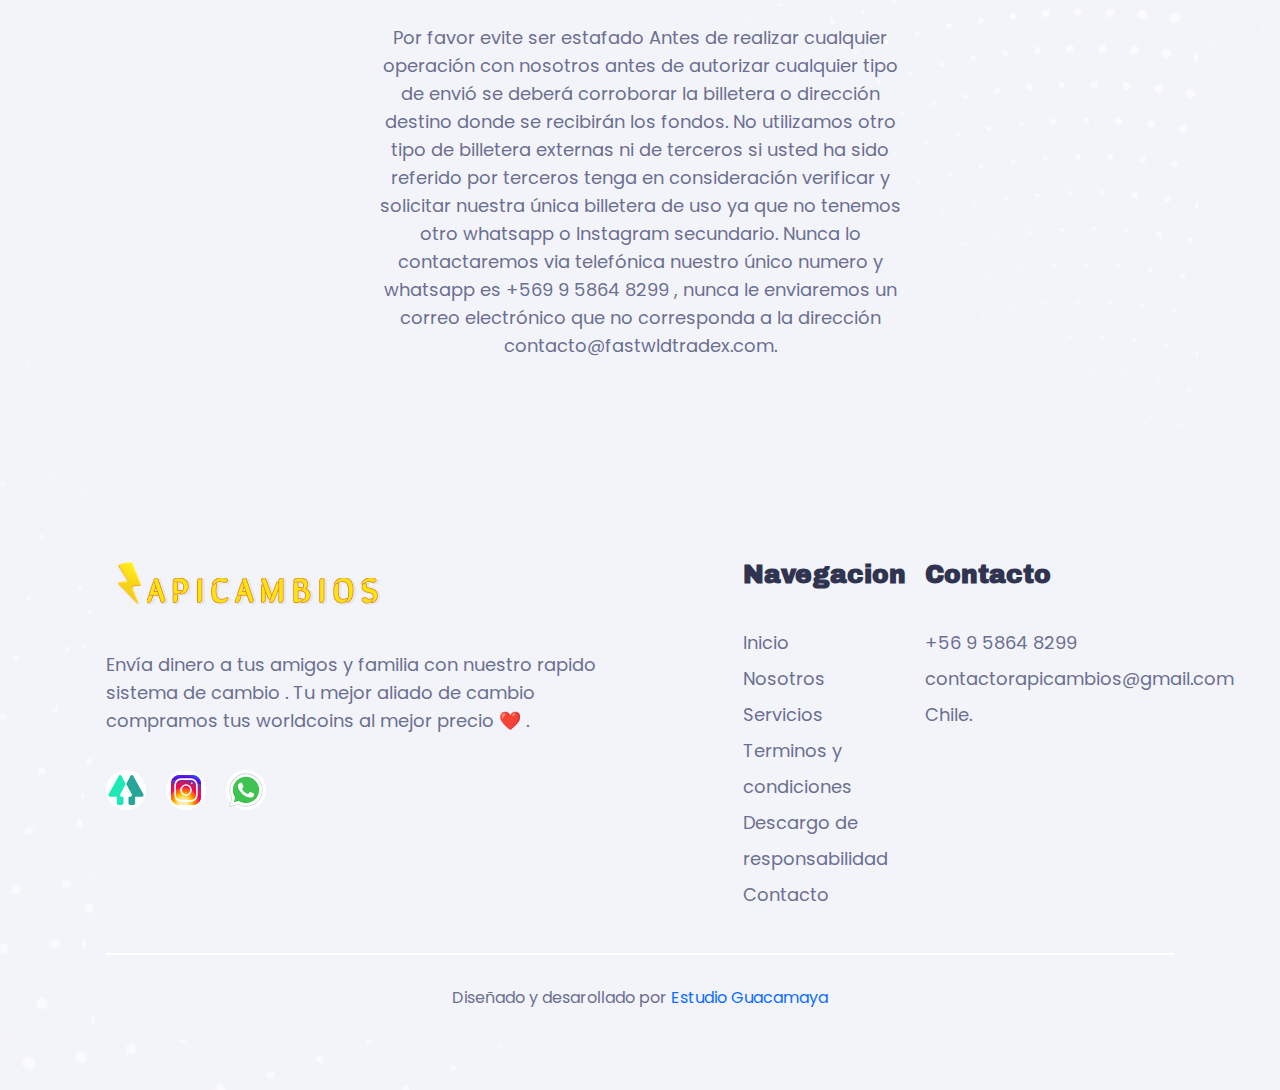
==== commit c9f09adf: "Add files via upload" ====
--- a/descargo-de-responsabilidad.html
+++ b/descargo-de-responsabilidad.html
@@ -520,11 +520,11 @@
         <p>
           Diseñado y desarollado por
           <a
-            href="https://linktr.ee/cookievisual"
+            href="https://linktr.ee/estudioguacamaya"
             rel="nofollow"
             target="_blank"
           >
-            Cookievisual
+              Estudio Guacamaya
           </a>
         </p>
       </div>
